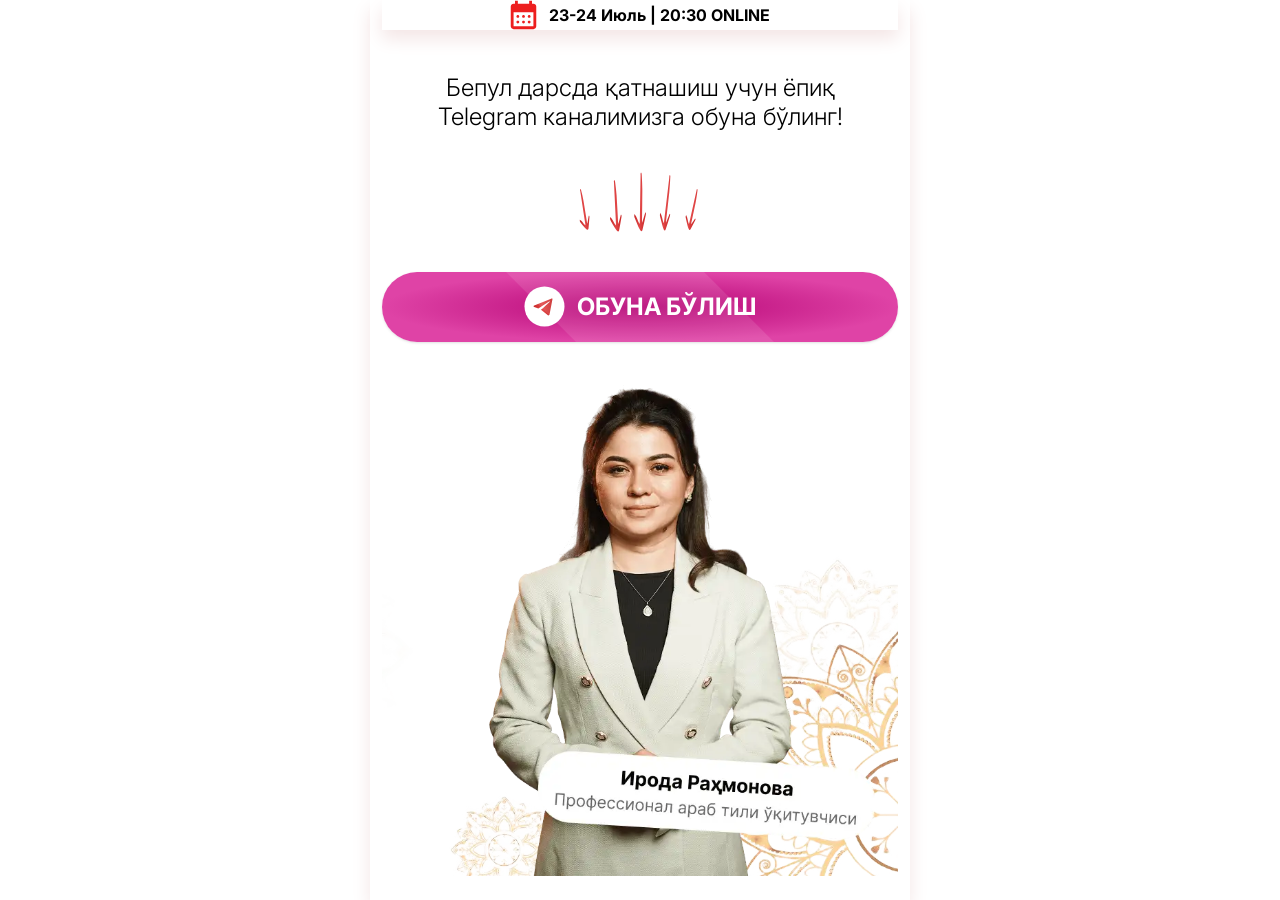
==== telegram.html @ 3f23b801 "commit" ====
<!doctype html>
<html lang="en">
<head>
  <meta charset="UTF-8">
  <meta name="viewport"
        content="width=device-width, user-scalable=no, initial-scale=1.0, maximum-scale=1.0, minimum-scale=1.0">
  <meta http-equiv="X-UA-Compatible" content="ie=edge">
  <link rel="preconnect" href="https://fonts.googleapis.com">
  <link rel="preconnect" href="https://fonts.gstatic.com" crossorigin>
  <link href="https://fonts.googleapis.com/css2?family=Inter:wght@300;700&display=swap" rel="stylesheet">
  <link rel="stylesheet" href="css/styles.css">
  <title>Ирода Раҳмонова</title>
</head>
<body>

<div class="max-w-[540px] bg-[#f2f2f2] mx-auto">
  <div class="flex flex-col gap-5 min-h-screen custom-shadow">
    <div class="flex items-center justify-center gap-3 py-3 bg-white rounded-b-3xl custom-shadow mx-3">
      <svg width="27" height="30" viewBox="0 0 27 30" fill="none" xmlns="http://www.w3.org/2000/svg">
        <path d="M13.5 17.8333C13.0986 17.8333 12.7622 17.6975 12.4906 17.426C12.2191 17.1544 12.0833 16.818 12.0833 16.4166C12.0833 16.0152 12.2191 15.6787 12.4906 15.4072C12.7622 15.1357 13.0986 14.9999 13.5 14.9999C13.9014 14.9999 14.2378 15.1357 14.5094 15.4072C14.7809 15.6787 14.9167 16.0152 14.9167 16.4166C14.9167 16.818 14.7809 17.1544 14.5094 17.426C14.2378 17.6975 13.9014 17.8333 13.5 17.8333ZM7.83333 17.8333C7.43194 17.8333 7.09549 17.6975 6.82396 17.426C6.55243 17.1544 6.41667 16.818 6.41667 16.4166C6.41667 16.0152 6.55243 15.6787 6.82396 15.4072C7.09549 15.1357 7.43194 14.9999 7.83333 14.9999C8.23472 14.9999 8.57118 15.1357 8.84271 15.4072C9.11424 15.6787 9.25 16.0152 9.25 16.4166C9.25 16.818 9.11424 17.1544 8.84271 17.426C8.57118 17.6975 8.23472 17.8333 7.83333 17.8333ZM19.1667 17.8333C18.7653 17.8333 18.4288 17.6975 18.1573 17.426C17.8858 17.1544 17.75 16.818 17.75 16.4166C17.75 16.0152 17.8858 15.6787 18.1573 15.4072C18.4288 15.1357 18.7653 14.9999 19.1667 14.9999C19.5681 14.9999 19.9045 15.1357 20.176 15.4072C20.4476 15.6787 20.5833 16.0152 20.5833 16.4166C20.5833 16.818 20.4476 17.1544 20.176 17.426C19.9045 17.6975 19.5681 17.8333 19.1667 17.8333ZM13.5 23.4999C13.0986 23.4999 12.7622 23.3642 12.4906 23.0926C12.2191 22.8211 12.0833 22.4846 12.0833 22.0833C12.0833 21.6819 12.2191 21.3454 12.4906 21.0739C12.7622 20.8023 13.0986 20.6666 13.5 20.6666C13.9014 20.6666 14.2378 20.8023 14.5094 21.0739C14.7809 21.3454 14.9167 21.6819 14.9167 22.0833C14.9167 22.4846 14.7809 22.8211 14.5094 23.0926C14.2378 23.3642 13.9014 23.4999 13.5 23.4999ZM7.83333 23.4999C7.43194 23.4999 7.09549 23.3642 6.82396 23.0926C6.55243 22.8211 6.41667 22.4846 6.41667 22.0833C6.41667 21.6819 6.55243 21.3454 6.82396 21.0739C7.09549 20.8023 7.43194 20.6666 7.83333 20.6666C8.23472 20.6666 8.57118 20.8023 8.84271 21.0739C9.11424 21.3454 9.25 21.6819 9.25 22.0833C9.25 22.4846 9.11424 22.8211 8.84271 23.0926C8.57118 23.3642 8.23472 23.4999 7.83333 23.4999ZM19.1667 23.4999C18.7653 23.4999 18.4288 23.3642 18.1573 23.0926C17.8858 22.8211 17.75 22.4846 17.75 22.0833C17.75 21.6819 17.8858 21.3454 18.1573 21.0739C18.4288 20.8023 18.7653 20.6666 19.1667 20.6666C19.5681 20.6666 19.9045 20.8023 20.176 21.0739C20.4476 21.3454 20.5833 21.6819 20.5833 22.0833C20.5833 22.4846 20.4476 22.8211 20.176 23.0926C19.9045 23.3642 19.5681 23.4999 19.1667 23.4999ZM3.58333 29.1666C2.80417 29.1666 2.13715 28.8892 1.58229 28.3343C1.02743 27.7794 0.75 27.1124 0.75 26.3333V6.49992C0.75 5.72075 1.02743 5.05374 1.58229 4.49888C2.13715 3.94402 2.80417 3.66659 3.58333 3.66659H5V0.833252H7.83333V3.66659H19.1667V0.833252H22V3.66659H23.4167C24.1958 3.66659 24.8628 3.94402 25.4177 4.49888C25.9726 5.05374 26.25 5.72075 26.25 6.49992V26.3333C26.25 27.1124 25.9726 27.7794 25.4177 28.3343C24.8628 28.8892 24.1958 29.1666 23.4167 29.1666H3.58333ZM3.58333 26.3333H23.4167V12.1666H3.58333V26.3333Z" fill="#ED1F1F"/>
      </svg>
      <div class="font-bold">
        23-24 Июль | 20:30 <span class="text-[#ED1F1F]">ONLINE</span>
      </div>
    </div>

    <div class="flex flex-col gap-10 grow justify-center px-3">
      <h1 class="text-2xl text-center font-light leading-[1.2] mx-3">
        Бепул дарсда қатнашиш учун ёпиқ Telegram каналимизга обуна бўлинг!
      </h1>

      <svg class="w-32 mx-auto animate-bounce" viewBox="0 0 129 60" fill="none" xmlns="http://www.w3.org/2000/svg">
        <path d="M4.28397 17.0965C5.01489 17.3208 5.08687 18.0772 5.21601 18.6493C6.02739 22.074 6.94851 25.4744 7.54045 28.9477C8.78089 36.0964 9.83845 43.2855 11.0017 50.4083C11.0943 50.9885 11.2234 51.5607 11.4297 52.1586C12.031 49.4509 12.1814 46.7143 12.8233 44.0405C13.0102 44.042 13.1604 44.0516 13.3473 44.0532C13.4279 44.5073 13.5856 44.9873 13.5564 45.4658C13.2786 49.2175 12.9681 53.0194 12.6171 56.7873C12.4891 58.1888 11.7815 58.603 10.7792 57.8809C10.0163 57.3204 9.31452 56.6177 8.68591 55.8987C7.33955 54.3088 6.02578 52.6689 4.71199 51.0289C3.86052 49.9302 3.84452 49.7621 3.79829 48.0989C6.25848 49.2275 7.31048 52.0411 9.37576 53.7292C9.36035 53.1748 9.43009 52.7302 9.35353 52.3181C7.66803 41.2774 5.98654 30.2788 4.30104 19.2382C4.20048 18.5739 3.8399 17.9243 4.28397 17.0965Z" fill="url(#paint0_linear_2011_320)"/>
        <path d="M38.5218 7.96836C39.3327 8.44494 39.3281 9.38296 39.4101 10.1133C39.9451 14.496 40.6085 18.8799 40.8867 23.2602C41.4846 32.2817 41.8685 41.3012 42.3811 50.2699C42.4203 50.9999 42.5023 51.7302 42.6697 52.5135C43.6694 49.3959 44.1562 46.1171 45.1985 43.052C45.4122 43.1061 45.5832 43.1598 45.7969 43.2139C45.8369 43.7876 45.9623 44.4141 45.8739 44.9866C45.1243 49.4615 44.3318 53.9882 43.4966 58.4624C43.1889 60.1272 42.3314 60.4319 41.267 59.2755C40.4581 58.382 39.7356 57.333 39.0987 56.2848C37.7403 53.9791 36.425 51.6216 35.1096 49.2642C34.2613 47.6929 34.2623 47.4844 34.4006 45.4532C37.0871 47.5107 37.9678 51.2191 40.1379 53.845C40.184 53.1679 40.3149 52.648 40.2747 52.1265C39.6149 38.2576 38.9548 24.4409 38.295 10.572C38.2563 9.73783 37.9182 8.84872 38.5218 7.96836Z" fill="url(#paint1_linear_2011_320)"/>
        <path d="M65.5105 0.481444C66.2869 1.10836 66.2197 2.16637 66.2526 2.99958C66.4929 8.00404 66.8612 13.024 66.8457 17.9975C66.8387 28.2436 66.6185 38.464 66.5299 48.641C66.5203 49.4691 66.5532 50.3023 66.6677 51.2046C67.8726 47.7964 68.5771 44.1499 69.8209 40.8056C70.0303 40.8901 70.1971 40.9695 70.4066 41.0541C70.4081 41.7058 70.4912 42.4266 70.3648 43.0629C69.3185 48.0303 68.2259 53.0514 67.0944 58.0085C66.6763 59.8534 65.8011 60.103 64.8174 58.6811C64.0709 57.5839 63.4208 56.3207 62.856 55.0679C61.656 52.3167 60.5024 49.5119 59.3488 46.7071C58.6082 44.8407 58.6232 44.6056 58.8968 42.3286C61.4372 44.9456 62.0673 49.2272 64.0549 52.4289C64.1461 51.6699 64.3114 51.0976 64.3062 50.5046C64.5755 34.7817 64.8411 19.1176 65.1104 3.39466C65.1276 2.44903 64.85 1.40856 65.5105 0.481444Z" fill="url(#paint2_linear_2011_320)"/>
        <path d="M94.6334 3.03647C95.235 3.7867 95.0749 4.77177 95.0222 5.56507C94.7418 10.3384 94.569 15.1525 94.0733 19.8445C93.0734 29.5156 91.8941 39.119 90.8313 48.7083C90.7427 49.488 90.69 50.2813 90.7002 51.1565C92.0587 48.1848 93.0133 44.8862 94.3988 41.9829C94.5693 42.1054 94.7039 42.2144 94.8744 42.3369C94.8125 42.9525 94.8134 43.6499 94.6439 44.2248C93.2695 48.7007 91.8503 53.2178 90.4041 57.6666C89.8685 59.3229 89.0977 59.38 88.3965 57.837C87.866 56.6489 87.434 55.3238 87.0737 54.0258C86.3169 51.1839 85.6049 48.3007 84.8929 45.4176C84.4421 43.5045 84.4777 43.2856 84.932 41.192C86.8453 44.1807 86.9674 48.3512 88.3525 51.7792C88.5039 51.0813 88.7004 50.5747 88.7535 50.0139C90.5084 35.226 92.2545 20.4929 94.0095 5.70499C94.1159 4.8158 93.98 3.77695 94.6334 3.03647Z" fill="url(#paint3_linear_2011_320)"/>
        <path d="M122.151 17.0575C122.694 17.8262 122.492 18.5316 122.402 19.124C121.9 22.7004 121.5 26.3426 120.795 29.7877C119.363 36.8958 117.761 43.8944 116.272 50.9195C116.149 51.49 116.06 52.0825 116.027 52.7579C117.479 50.91 118.558 48.6819 120.032 46.8951C120.19 47.0437 120.315 47.1705 120.473 47.3191C120.383 47.7721 120.35 48.308 120.159 48.6953C118.619 51.6935 117.034 54.7089 115.426 57.6633C114.83 58.7641 114.085 58.5614 113.485 57.152C113.033 56.0698 112.681 54.9139 112.398 53.8018C111.808 51.377 111.263 48.9349 110.718 46.4928C110.377 44.8793 110.422 44.7225 110.961 43.2598C112.656 46.1673 112.571 49.4094 113.738 52.4853C113.917 51.9977 114.131 51.6715 114.209 51.2577C116.617 40.4612 119.013 29.704 121.421 18.9075C121.567 18.2586 121.486 17.4173 122.151 17.0575Z" fill="url(#paint4_linear_2011_320)"/>
        <defs>
          <linearGradient id="paint0_linear_2011_320" x1="12.7394" y1="36.6161" x2="2.74231" y2="37.5675" gradientUnits="userSpaceOnUse">
            <stop stop-color="#C82828"/>
            <stop offset="0.461538" stop-color="#E24747"/>
            <stop offset="1" stop-color="#C82828"/>
          </linearGradient>
          <linearGradient id="paint1_linear_2011_320" x1="45.9563" y1="34.0193" x2="34.3952" y2="33.9628" gradientUnits="userSpaceOnUse">
            <stop stop-color="#C82828"/>
            <stop offset="0.461538" stop-color="#E24747"/>
            <stop offset="1" stop-color="#C82828"/>
          </linearGradient>
          <linearGradient id="paint2_linear_2011_320" x1="71.1801" y1="30.6959" x2="59.6213" y2="29.9609" gradientUnits="userSpaceOnUse">
            <stop stop-color="#C82828"/>
            <stop offset="0.461538" stop-color="#E24747"/>
            <stop offset="1" stop-color="#C82828"/>
          </linearGradient>
          <linearGradient id="paint3_linear_2011_320" x1="96.539" y1="32.7163" x2="86.5184" y2="31.0885" gradientUnits="userSpaceOnUse">
            <stop stop-color="#C82828"/>
            <stop offset="0.461538" stop-color="#E24747"/>
            <stop offset="1" stop-color="#C82828"/>
          </linearGradient>
          <linearGradient id="paint4_linear_2011_320" x1="122.542" y1="40.4625" x2="112.524" y2="37.5953" gradientUnits="userSpaceOnUse">
            <stop stop-color="#C82828"/>
            <stop offset="0.461538" stop-color="#E24747"/>
            <stop offset="1" stop-color="#C82828"/>
          </linearGradient>
        </defs>
      </svg>


      <button class="main-button flex items-center justify-center gap-3" id="joinToChannel">
        <svg width="41" height="41" viewBox="0 0 41 41" fill="none" xmlns="http://www.w3.org/2000/svg">
          <rect x="0.5" y="0.504395" width="40" height="40" rx="20" fill="white"/>
          <path d="M28.5 13.1066L25.4946 28.7967C25.4946 28.7967 25.0741 29.8845 23.9189 29.3628L16.9846 23.857L16.9524 23.8407C17.8891 22.9698 25.1524 16.2071 25.4698 15.9005C25.9613 15.4258 25.6562 15.1431 25.0856 15.5018L14.3568 22.5574L10.2176 21.1152C10.2176 21.1152 9.56626 20.8752 9.50359 20.3535C9.4401 19.8309 10.2391 19.5483 10.2391 19.5483L27.1131 12.6933C27.1131 12.6933 28.5 12.0623 28.5 13.1066Z" fill="url(#paint0_linear_2011_329)"/>
          <defs>
            <linearGradient id="paint0_linear_2011_329" x1="9.5" y1="21.0044" x2="28.5" y2="21.0044" gradientUnits="userSpaceOnUse">
              <stop stop-color="#C82828"/>
              <stop offset="0.461538" stop-color="#E24747"/>
              <stop offset="1" stop-color="#C82828"/>
            </linearGradient>
          </defs>
        </svg>

        <span class="uppercase">Обуна бўлиш</span>
      </button>

      <img class="w-full block aspect-[563/506]" src="img/mentor.webp" alt="">
    </div>
  </div>
</div>

<script src="js/statistics.js"></script>
<script src="js/register.js"></script>

<!-- Meta Pixel Code -->
<script>
  !function(f,b,e,v,n,t,s)
  {if(f.fbq)return;n=f.fbq=function(){n.callMethod?
    n.callMethod.apply(n,arguments):n.queue.push(arguments)};
    if(!f._fbq)f._fbq=n;n.push=n;n.loaded=!0;n.version='2.0';
    n.queue=[];t=b.createElement(e);t.async=!0;
    t.src=v;s=b.getElementsByTagName(e)[0];
    s.parentNode.insertBefore(t,s)}(window, document,'script',
    'https://connect.facebook.net/en_US/fbevents.js');
  fbq('init', '1374081333832848');
  fbq('track', 'PageView');
</script>
<noscript><img height="1" width="1" style="display:none"
               src="https://www.facebook.com/tr?id=1374081333832848&ev=PageView&noscript=1"
/></noscript>
<!-- End Meta Pixel Code -->

</body>
</html>
---- css/styles.css ----
/*! tailwindcss v4.1.5 | MIT License | https://tailwindcss.com */
@layer properties{@supports (((-webkit-hyphens:none)) and (not (margin-trim:inline))) or ((-moz-orient:inline) and (not (color:rgb(from red r g b)))){*,:before,:after,::backdrop{--tw-space-x-reverse:0;--tw-border-style:solid;--tw-leading:initial;--tw-font-weight:initial;--tw-shadow:0 0 #0000;--tw-shadow-color:initial;--tw-shadow-alpha:100%;--tw-inset-shadow:0 0 #0000;--tw-inset-shadow-color:initial;--tw-inset-shadow-alpha:100%;--tw-ring-color:initial;--tw-ring-shadow:0 0 #0000;--tw-inset-ring-color:initial;--tw-inset-ring-shadow:0 0 #0000;--tw-ring-inset:initial;--tw-ring-offset-width:0px;--tw-ring-offset-color:#fff;--tw-ring-offset-shadow:0 0 #0000;--tw-blur:initial;--tw-brightness:initial;--tw-contrast:initial;--tw-grayscale:initial;--tw-hue-rotate:initial;--tw-invert:initial;--tw-opacity:initial;--tw-saturate:initial;--tw-sepia:initial;--tw-drop-shadow:initial;--tw-drop-shadow-color:initial;--tw-drop-shadow-alpha:100%;--tw-drop-shadow-size:initial;--tw-backdrop-blur:initial;--tw-backdrop-brightness:initial;--tw-backdrop-contrast:initial;--tw-backdrop-grayscale:initial;--tw-backdrop-hue-rotate:initial;--tw-backdrop-invert:initial;--tw-backdrop-opacity:initial;--tw-backdrop-saturate:initial;--tw-backdrop-sepia:initial;--tw-outline-style:solid}}}@layer theme{:root,:host{--font-sans:ui-sans-serif,system-ui,sans-serif,"Apple Color Emoji","Segoe UI Emoji","Segoe UI Symbol","Noto Color Emoji";--font-mono:ui-monospace,SFMono-Regular,Menlo,Monaco,Consolas,"Liberation Mono","Courier New",monospace;--color-red-200:oklch(88.5% .062 18.334);--color-red-500:oklch(63.7% .237 25.331);--color-red-600:oklch(57.7% .245 27.325);--color-green-200:oklch(92.5% .084 155.995);--color-green-500:oklch(72.3% .219 149.579);--color-green-600:oklch(62.7% .194 149.214);--color-blue-200:oklch(88.2% .059 254.128);--color-blue-500:oklch(62.3% .214 259.815);--color-blue-600:oklch(54.6% .245 262.881);--color-blue-700:oklch(48.8% .243 264.376);--color-purple-200:oklch(90.2% .063 306.703);--color-purple-500:oklch(62.7% .265 303.9);--color-purple-600:oklch(55.8% .288 302.321);--color-gray-100:oklch(96.7% .003 264.542);--color-gray-200:oklch(92.8% .006 264.531);--color-gray-300:oklch(87.2% .01 258.338);--color-gray-500:oklch(55.1% .027 264.364);--color-gray-600:oklch(44.6% .03 256.802);--color-gray-700:oklch(37.3% .034 259.733);--color-gray-800:oklch(27.8% .033 256.848);--color-black:#000;--color-white:#fff;--spacing:.25rem;--text-xs:.75rem;--text-xs--line-height:calc(1/.75);--text-sm:.875rem;--text-sm--line-height:calc(1.25/.875);--text-lg:1.125rem;--text-lg--line-height:calc(1.75/1.125);--text-xl:1.25rem;--text-xl--line-height:calc(1.75/1.25);--text-2xl:1.5rem;--text-2xl--line-height:calc(2/1.5);--text-3xl:1.875rem;--text-3xl--line-height:calc(2.25/1.875);--font-weight-light:300;--font-weight-medium:500;--font-weight-semibold:600;--font-weight-bold:700;--radius-md:.375rem;--radius-lg:.5rem;--radius-2xl:1rem;--animate-spin:spin 1s linear infinite;--animate-bounce:bounce 1s infinite;--default-font-family:var(--font-sans);--default-mono-font-family:var(--font-mono)}}@layer base{*,:after,:before,::backdrop{box-sizing:border-box;border:0 solid;margin:0;padding:0}::file-selector-button{box-sizing:border-box;border:0 solid;margin:0;padding:0}html,:host{-webkit-text-size-adjust:100%;tab-size:4;line-height:1.5;font-family:var(--default-font-family,ui-sans-serif,system-ui,sans-serif,"Apple Color Emoji","Segoe UI Emoji","Segoe UI Symbol","Noto Color Emoji");font-feature-settings:var(--default-font-feature-settings,normal);font-variation-settings:var(--default-font-variation-settings,normal);-webkit-tap-highlight-color:transparent}hr{height:0;color:inherit;border-top-width:1px}abbr:where([title]){-webkit-text-decoration:underline dotted;text-decoration:underline dotted}h1,h2,h3,h4,h5,h6{font-size:inherit;font-weight:inherit}a{color:inherit;-webkit-text-decoration:inherit;-webkit-text-decoration:inherit;-webkit-text-decoration:inherit;text-decoration:inherit}b,strong{font-weight:bolder}code,kbd,samp,pre{font-family:var(--default-mono-font-family,ui-monospace,SFMono-Regular,Menlo,Monaco,Consolas,"Liberation Mono","Courier New",monospace);font-feature-settings:var(--default-mono-font-feature-settings,normal);font-variation-settings:var(--default-mono-font-variation-settings,normal);font-size:1em}small{font-size:80%}sub,sup{vertical-align:baseline;font-size:75%;line-height:0;position:relative}sub{bottom:-.25em}sup{top:-.5em}table{text-indent:0;border-color:inherit;border-collapse:collapse}:-moz-focusring{outline:auto}progress{vertical-align:baseline}summary{display:list-item}ol,ul,menu{list-style:none}img,svg,video,canvas,audio,iframe,embed,object{vertical-align:middle;display:block}img,video{max-width:100%;height:auto}button,input,select,optgroup,textarea{font:inherit;font-feature-settings:inherit;font-variation-settings:inherit;letter-spacing:inherit;color:inherit;opacity:1;background-color:#0000;border-radius:0}::file-selector-button{font:inherit;font-feature-settings:inherit;font-variation-settings:inherit;letter-spacing:inherit;color:inherit;opacity:1;background-color:#0000;border-radius:0}:where(select:is([multiple],[size])) optgroup{font-weight:bolder}:where(select:is([multiple],[size])) optgroup option{padding-inline-start:20px}::file-selector-button{margin-inline-end:4px}::placeholder{opacity:1}@supports (not ((-webkit-appearance:-apple-pay-button))) or (contain-intrinsic-size:1px){::placeholder{color:currentColor}@supports (color:color-mix(in lab, red, red)){::placeholder{color:color-mix(in oklab,currentcolor 50%,transparent)}}}textarea{resize:vertical}::-webkit-search-decoration{-webkit-appearance:none}::-webkit-date-and-time-value{min-height:1lh;text-align:inherit}::-webkit-datetime-edit{display:inline-flex}::-webkit-datetime-edit-fields-wrapper{padding:0}::-webkit-datetime-edit{padding-block:0}::-webkit-datetime-edit-year-field{padding-block:0}::-webkit-datetime-edit-month-field{padding-block:0}::-webkit-datetime-edit-day-field{padding-block:0}::-webkit-datetime-edit-hour-field{padding-block:0}::-webkit-datetime-edit-minute-field{padding-block:0}::-webkit-datetime-edit-second-field{padding-block:0}::-webkit-datetime-edit-millisecond-field{padding-block:0}::-webkit-datetime-edit-meridiem-field{padding-block:0}:-moz-ui-invalid{box-shadow:none}button,input:where([type=button],[type=reset],[type=submit]){appearance:button}::file-selector-button{appearance:button}::-webkit-inner-spin-button{height:auto}::-webkit-outer-spin-button{height:auto}[hidden]:where(:not([hidden=until-found])){display:none!important}}@layer components;@layer utilities{.absolute{position:absolute}.fixed{position:fixed}.relative{position:relative}.inset-\[0\]{inset:0}.top-0{top:calc(var(--spacing)*0)}.top-\[24px\]{top:24px}.right-\[24px\]{right:24px}.left-0{left:calc(var(--spacing)*0)}.z-50{z-index:50}.z-\[20\]{z-index:20}.container{width:100%}@media (min-width:40rem){.container{max-width:40rem}}@media (min-width:48rem){.container{max-width:48rem}}@media (min-width:64rem){.container{max-width:64rem}}@media (min-width:80rem){.container{max-width:80rem}}@media (min-width:96rem){.container{max-width:96rem}}.mx-3{margin-inline:calc(var(--spacing)*3)}.mx-auto{margin-inline:auto}.mt-4{margin-top:calc(var(--spacing)*4)}.mb-1{margin-bottom:calc(var(--spacing)*1)}.mb-1\.5{margin-bottom:calc(var(--spacing)*1.5)}.mb-2{margin-bottom:calc(var(--spacing)*2)}.mb-4{margin-bottom:calc(var(--spacing)*4)}.mb-6{margin-bottom:calc(var(--spacing)*6)}.mb-8{margin-bottom:calc(var(--spacing)*8)}.mb-\[16px\]{margin-bottom:16px}.ml-2{margin-left:calc(var(--spacing)*2)}.block{display:block}.flex{display:flex}.grid{display:grid}.hidden{display:none}.inline-block{display:inline-block}.aspect-\[750\/700\]{aspect-ratio:750/700}.aspect-square{aspect-ratio:1}.h-2{height:calc(var(--spacing)*2)}.h-12{height:calc(var(--spacing)*12)}.h-\[52px\]{height:52px}.h-full{height:100%}.min-h-screen{min-height:100vh}.w-1\/2{width:50%}.w-4\/5{width:80%}.w-6{width:calc(var(--spacing)*6)}.w-12{width:calc(var(--spacing)*12)}.w-32{width:calc(var(--spacing)*32)}.w-\[6ch\]{width:6ch}.w-\[12px\]{width:12px}.w-full{width:100%}.max-w-\[520px\]{max-width:520px}.max-w-\[540px\]{max-width:540px}.shrink-0{flex-shrink:0}.grow{flex-grow:1}.animate-bounce{animation:var(--animate-bounce)}.animate-spin{animation:var(--animate-spin)}.cursor-pointer{cursor:pointer}.grid-cols-1{grid-template-columns:repeat(1,minmax(0,1fr))}.grid-cols-4{grid-template-columns:repeat(4,minmax(0,1fr))}.flex-col{flex-direction:column}.place-items-center{place-items:center}.items-center{align-items:center}.justify-between{justify-content:space-between}.justify-center{justify-content:center}.gap-2{gap:calc(var(--spacing)*2)}.gap-3{gap:calc(var(--spacing)*3)}.gap-4{gap:calc(var(--spacing)*4)}.gap-5{gap:calc(var(--spacing)*5)}.gap-10{gap:calc(var(--spacing)*10)}:where(.space-x-2>:not(:last-child)){--tw-space-x-reverse:0;margin-inline-start:calc(calc(var(--spacing)*2)*var(--tw-space-x-reverse));margin-inline-end:calc(calc(var(--spacing)*2)*calc(1 - var(--tw-space-x-reverse)))}.overflow-auto{overflow:auto}.overflow-hidden{overflow:hidden}.rounded{border-radius:.25rem}.rounded-2xl{border-radius:var(--radius-2xl)}.rounded-full{border-radius:3.40282e38px}.rounded-lg{border-radius:var(--radius-lg)}.rounded-md{border-radius:var(--radius-md)}.rounded-b-\[72px\]{border-bottom-right-radius:72px;border-bottom-left-radius:72px}.border{border-style:var(--tw-border-style);border-width:1px}.border-4{border-style:var(--tw-border-style);border-width:4px}.border-none{--tw-border-style:none;border-style:none}.border-\[\#bed4da\]{border-color:#bed4da}.border-blue-500{border-color:var(--color-blue-500)}.border-gray-200{border-color:var(--color-gray-200)}.border-gray-300{border-color:var(--color-gray-300)}.border-t-transparent{border-top-color:#0000}.bg-\[\#0000004D\]{background-color:#0000004d}.bg-\[\#89000011\]{background-color:#89000011}.bg-\[\#F3F7F8\]{background-color:#f3f7f8}.bg-blue-200{background-color:var(--color-blue-200)}.bg-blue-500{background-color:var(--color-blue-500)}.bg-blue-600{background-color:var(--color-blue-600)}.bg-gray-100{background-color:var(--color-gray-100)}.bg-gray-600{background-color:var(--color-gray-600)}.bg-green-200{background-color:var(--color-green-200)}.bg-green-500{background-color:var(--color-green-500)}.bg-purple-200{background-color:var(--color-purple-200)}.bg-purple-500{background-color:var(--color-purple-500)}.bg-red-200{background-color:var(--color-red-200)}.bg-red-500{background-color:var(--color-red-500)}.bg-transparent{background-color:#0000}.bg-white{background-color:var(--color-white)}.p-2{padding:calc(var(--spacing)*2)}.p-4{padding:calc(var(--spacing)*4)}.p-5{padding:calc(var(--spacing)*5)}.p-6{padding:calc(var(--spacing)*6)}.px-2{padding-inline:calc(var(--spacing)*2)}.px-3{padding-inline:calc(var(--spacing)*3)}.px-4{padding-inline:calc(var(--spacing)*4)}.py-1{padding-block:calc(var(--spacing)*1)}.py-2{padding-block:calc(var(--spacing)*2)}.py-4{padding-block:calc(var(--spacing)*4)}.py-8{padding-block:calc(var(--spacing)*8)}.pt-1{padding-top:calc(var(--spacing)*1)}.pl-4{padding-left:calc(var(--spacing)*4)}.text-center{text-align:center}.text-right{text-align:right}.text-2xl{font-size:var(--text-2xl);line-height:var(--tw-leading,var(--text-2xl--line-height))}.text-3xl{font-size:var(--text-3xl);line-height:var(--tw-leading,var(--text-3xl--line-height))}.text-lg{font-size:var(--text-lg);line-height:var(--tw-leading,var(--text-lg--line-height))}.text-sm{font-size:var(--text-sm);line-height:var(--tw-leading,var(--text-sm--line-height))}.text-xl{font-size:var(--text-xl);line-height:var(--tw-leading,var(--text-xl--line-height))}.text-xs{font-size:var(--text-xs);line-height:var(--tw-leading,var(--text-xs--line-height))}.text-\[14px\]{font-size:14px}.text-\[28px\]{font-size:28px}.leading-\[1\.2\]{--tw-leading:1.2;line-height:1.2}.font-bold{--tw-font-weight:var(--font-weight-bold);font-weight:var(--font-weight-bold)}.font-light{--tw-font-weight:var(--font-weight-light);font-weight:var(--font-weight-light)}.font-medium{--tw-font-weight:var(--font-weight-medium);font-weight:var(--font-weight-medium)}.font-semibold{--tw-font-weight:var(--font-weight-semibold);font-weight:var(--font-weight-semibold)}.whitespace-nowrap{white-space:nowrap}.text-\[\#48635B\]{color:#48635b}.text-\[\#890000\]{color:#890000}.text-\[\#FF0000\]{color:red}.text-black{color:var(--color-black)}.text-blue-600{color:var(--color-blue-600)}.text-gray-500{color:var(--color-gray-500)}.text-gray-700{color:var(--color-gray-700)}.text-gray-800{color:var(--color-gray-800)}.text-green-600{color:var(--color-green-600)}.text-purple-600{color:var(--color-purple-600)}.text-red-600{color:var(--color-red-600)}.text-white{color:var(--color-white)}.uppercase{text-transform:uppercase}.shadow-md{--tw-shadow:0 4px 6px -1px var(--tw-shadow-color,#0000001a),0 2px 4px -2px var(--tw-shadow-color,#0000001a);box-shadow:var(--tw-inset-shadow),var(--tw-inset-ring-shadow),var(--tw-ring-offset-shadow),var(--tw-ring-shadow),var(--tw-shadow)}.shadow-none{--tw-shadow:0 0 #0000;box-shadow:var(--tw-inset-shadow),var(--tw-inset-ring-shadow),var(--tw-ring-offset-shadow),var(--tw-ring-shadow),var(--tw-shadow)}.filter{filter:var(--tw-blur,)var(--tw-brightness,)var(--tw-contrast,)var(--tw-grayscale,)var(--tw-hue-rotate,)var(--tw-invert,)var(--tw-saturate,)var(--tw-sepia,)var(--tw-drop-shadow,)}.backdrop-blur-\[5px\]{--tw-backdrop-blur:blur(5px);-webkit-backdrop-filter:var(--tw-backdrop-blur,)var(--tw-backdrop-brightness,)var(--tw-backdrop-contrast,)var(--tw-backdrop-grayscale,)var(--tw-backdrop-hue-rotate,)var(--tw-backdrop-invert,)var(--tw-backdrop-opacity,)var(--tw-backdrop-saturate,)var(--tw-backdrop-sepia,);backdrop-filter:var(--tw-backdrop-blur,)var(--tw-backdrop-brightness,)var(--tw-backdrop-contrast,)var(--tw-backdrop-grayscale,)var(--tw-backdrop-hue-rotate,)var(--tw-backdrop-invert,)var(--tw-backdrop-opacity,)var(--tw-backdrop-saturate,)var(--tw-backdrop-sepia,)}@media (hover:hover){.hover\:bg-blue-700:hover{background-color:var(--color-blue-700)}.hover\:bg-gray-700:hover{background-color:var(--color-gray-700)}}.focus\:ring-2:focus{--tw-ring-shadow:var(--tw-ring-inset,)0 0 0 calc(2px + var(--tw-ring-offset-width))var(--tw-ring-color,currentcolor);box-shadow:var(--tw-inset-shadow),var(--tw-inset-ring-shadow),var(--tw-ring-offset-shadow),var(--tw-ring-shadow),var(--tw-shadow)}.focus\:ring-blue-500:focus{--tw-ring-color:var(--color-blue-500)}.focus\:ring-gray-500:focus{--tw-ring-color:var(--color-gray-500)}.focus\:ring-offset-2:focus{--tw-ring-offset-width:2px;--tw-ring-offset-shadow:var(--tw-ring-inset,)0 0 0 var(--tw-ring-offset-width)var(--tw-ring-offset-color)}.focus\:outline-0:focus{outline-style:var(--tw-outline-style);outline-width:0}.focus\:outline-none:focus{--tw-outline-style:none;outline-style:none}@media (min-width:48rem){.md\:grid-cols-2{grid-template-columns:repeat(2,minmax(0,1fr))}.md\:grid-cols-3{grid-template-columns:repeat(3,minmax(0,1fr))}}@media (min-width:64rem){.lg\:grid-cols-4{grid-template-columns:repeat(4,minmax(0,1fr))}}}body{font-family:Inter,sans-serif}.custom-shadow{box-shadow:0 9px 18px #f4e6e6}.main-button{cursor:pointer;height:70px;font-size:var(--text-2xl);line-height:var(--tw-leading,var(--text-2xl--line-height));--tw-font-weight:var(--font-weight-bold);font-weight:var(--font-weight-bold);color:var(--color-white);--tw-shadow:0 1px 3px 0 var(--tw-shadow-color,#0000001a),0 1px 2px -1px var(--tw-shadow-color,#0000001a);box-shadow:var(--tw-inset-shadow),var(--tw-inset-ring-shadow),var(--tw-ring-offset-shadow),var(--tw-ring-shadow),var(--tw-shadow);background:radial-gradient(50% 50%,#b50374 0%,#df43a6 100%);border-radius:3.40282e38px;position:relative;overflow:hidden}.tg-button{cursor:pointer;height:70px;font-size:var(--text-2xl);line-height:var(--tw-leading,var(--text-2xl--line-height));--tw-font-weight:var(--font-weight-bold);font-weight:var(--font-weight-bold);color:var(--color-white);--tw-shadow:0 1px 3px 0 var(--tw-shadow-color,#0000001a),0 1px 2px -1px var(--tw-shadow-color,#0000001a);box-shadow:var(--tw-inset-shadow),var(--tw-inset-ring-shadow),var(--tw-ring-offset-shadow),var(--tw-ring-shadow),var(--tw-shadow);background:radial-gradient(50% 50%,#1e8ab5 0%,#007aab 100%);border-radius:3.40282e38px;position:relative;overflow:hidden}.submit-button{height:calc(var(--spacing)*16);cursor:pointer;width:100%;font-size:var(--text-2xl);line-height:var(--tw-leading,var(--text-2xl--line-height));--tw-font-weight:var(--font-weight-bold);font-weight:var(--font-weight-bold);color:var(--color-white);--tw-shadow:0 1px 3px 0 var(--tw-shadow-color,#0000001a),0 1px 2px -1px var(--tw-shadow-color,#0000001a);box-shadow:var(--tw-inset-shadow),var(--tw-inset-ring-shadow),var(--tw-ring-offset-shadow),var(--tw-ring-shadow),var(--tw-shadow);background:radial-gradient(50% 50%,#b50374 0%,#df43a6 100%);border-radius:3.40282e38px;position:relative;overflow:hidden}.main-button:before,.tg-button:before{content:"";background:#ffffff1a;width:200%;height:200%;animation:2s infinite shine;position:absolute;top:-50%;left:-50%;transform:rotate(45deg)}@keyframes shine{0%{transform:translate(-100%)rotate(45deg)}to{transform:translate(100%)rotate(45deg)}}@property --tw-space-x-reverse{syntax:"*";inherits:false;initial-value:0}@property --tw-border-style{syntax:"*";inherits:false;initial-value:solid}@property --tw-leading{syntax:"*";inherits:false}@property --tw-font-weight{syntax:"*";inherits:false}@property --tw-shadow{syntax:"*";inherits:false;initial-value:0 0 #0000}@property --tw-shadow-color{syntax:"*";inherits:false}@property --tw-shadow-alpha{syntax:"<percentage>";inherits:false;initial-value:100%}@property --tw-inset-shadow{syntax:"*";inherits:false;initial-value:0 0 #0000}@property --tw-inset-shadow-color{syntax:"*";inherits:false}@property --tw-inset-shadow-alpha{syntax:"<percentage>";inherits:false;initial-value:100%}@property --tw-ring-color{syntax:"*";inherits:false}@property --tw-ring-shadow{syntax:"*";inherits:false;initial-value:0 0 #0000}@property --tw-inset-ring-color{syntax:"*";inherits:false}@property --tw-inset-ring-shadow{syntax:"*";inherits:false;initial-value:0 0 #0000}@property --tw-ring-inset{syntax:"*";inherits:false}@property --tw-ring-offset-width{syntax:"<length>";inherits:false;initial-value:0}@property --tw-ring-offset-color{syntax:"*";inherits:false;initial-value:#fff}@property --tw-ring-offset-shadow{syntax:"*";inherits:false;initial-value:0 0 #0000}@property --tw-blur{syntax:"*";inherits:false}@property --tw-brightness{syntax:"*";inherits:false}@property --tw-contrast{syntax:"*";inherits:false}@property --tw-grayscale{syntax:"*";inherits:false}@property --tw-hue-rotate{syntax:"*";inherits:false}@property --tw-invert{syntax:"*";inherits:false}@property --tw-opacity{syntax:"*";inherits:false}@property --tw-saturate{syntax:"*";inherits:false}@property --tw-sepia{syntax:"*";inherits:false}@property --tw-drop-shadow{syntax:"*";inherits:false}@property --tw-drop-shadow-color{syntax:"*";inherits:false}@property --tw-drop-shadow-alpha{syntax:"<percentage>";inherits:false;initial-value:100%}@property --tw-drop-shadow-size{syntax:"*";inherits:false}@property --tw-backdrop-blur{syntax:"*";inherits:false}@property --tw-backdrop-brightness{syntax:"*";inherits:false}@property --tw-backdrop-contrast{syntax:"*";inherits:false}@property --tw-backdrop-grayscale{syntax:"*";inherits:false}@property --tw-backdrop-hue-rotate{syntax:"*";inherits:false}@property --tw-backdrop-invert{syntax:"*";inherits:false}@property --tw-backdrop-opacity{syntax:"*";inherits:false}@property --tw-backdrop-saturate{syntax:"*";inherits:false}@property --tw-backdrop-sepia{syntax:"*";inherits:false}@property --tw-outline-style{syntax:"*";inherits:false;initial-value:solid}@keyframes spin{to{transform:rotate(360deg)}}@keyframes bounce{0%,to{animation-timing-function:cubic-bezier(.8,0,1,1);transform:translateY(-25%)}50%{animation-timing-function:cubic-bezier(0,0,.2,1);transform:none}}
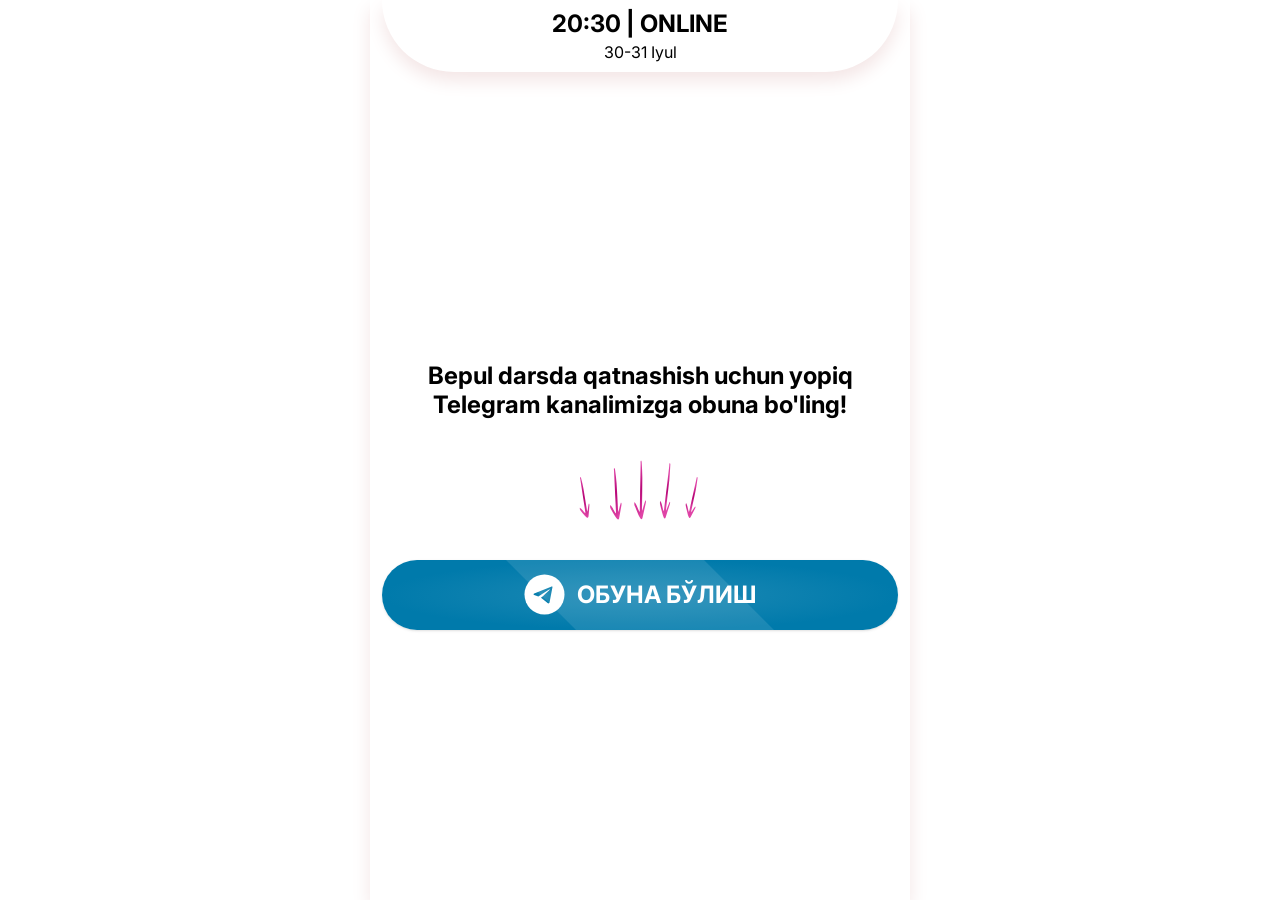
==== commit 7f82210d: "commit" ====
--- a/telegram.html
+++ b/telegram.html
@@ -9,84 +9,71 @@
   <link rel="preconnect" href="https://fonts.gstatic.com" crossorigin>
   <link href="https://fonts.googleapis.com/css2?family=Inter:wght@300;700&display=swap" rel="stylesheet">
   <link rel="stylesheet" href="css/styles.css">
-  <title>Ирода Раҳмонова</title>
+  <title>Iroda Rahmonova</title>
 </head>
 <body>
 
-<div class="max-w-[540px] bg-[#f2f2f2] mx-auto">
+<div class="max-w-[540px] mx-auto">
   <div class="flex flex-col gap-5 min-h-screen custom-shadow">
-    <div class="flex items-center justify-center gap-3 py-3 bg-white rounded-b-3xl custom-shadow mx-3">
-      <svg width="27" height="30" viewBox="0 0 27 30" fill="none" xmlns="http://www.w3.org/2000/svg">
-        <path d="M13.5 17.8333C13.0986 17.8333 12.7622 17.6975 12.4906 17.426C12.2191 17.1544 12.0833 16.818 12.0833 16.4166C12.0833 16.0152 12.2191 15.6787 12.4906 15.4072C12.7622 15.1357 13.0986 14.9999 13.5 14.9999C13.9014 14.9999 14.2378 15.1357 14.5094 15.4072C14.7809 15.6787 14.9167 16.0152 14.9167 16.4166C14.9167 16.818 14.7809 17.1544 14.5094 17.426C14.2378 17.6975 13.9014 17.8333 13.5 17.8333ZM7.83333 17.8333C7.43194 17.8333 7.09549 17.6975 6.82396 17.426C6.55243 17.1544 6.41667 16.818 6.41667 16.4166C6.41667 16.0152 6.55243 15.6787 6.82396 15.4072C7.09549 15.1357 7.43194 14.9999 7.83333 14.9999C8.23472 14.9999 8.57118 15.1357 8.84271 15.4072C9.11424 15.6787 9.25 16.0152 9.25 16.4166C9.25 16.818 9.11424 17.1544 8.84271 17.426C8.57118 17.6975 8.23472 17.8333 7.83333 17.8333ZM19.1667 17.8333C18.7653 17.8333 18.4288 17.6975 18.1573 17.426C17.8858 17.1544 17.75 16.818 17.75 16.4166C17.75 16.0152 17.8858 15.6787 18.1573 15.4072C18.4288 15.1357 18.7653 14.9999 19.1667 14.9999C19.5681 14.9999 19.9045 15.1357 20.176 15.4072C20.4476 15.6787 20.5833 16.0152 20.5833 16.4166C20.5833 16.818 20.4476 17.1544 20.176 17.426C19.9045 17.6975 19.5681 17.8333 19.1667 17.8333ZM13.5 23.4999C13.0986 23.4999 12.7622 23.3642 12.4906 23.0926C12.2191 22.8211 12.0833 22.4846 12.0833 22.0833C12.0833 21.6819 12.2191 21.3454 12.4906 21.0739C12.7622 20.8023 13.0986 20.6666 13.5 20.6666C13.9014 20.6666 14.2378 20.8023 14.5094 21.0739C14.7809 21.3454 14.9167 21.6819 14.9167 22.0833C14.9167 22.4846 14.7809 22.8211 14.5094 23.0926C14.2378 23.3642 13.9014 23.4999 13.5 23.4999ZM7.83333 23.4999C7.43194 23.4999 7.09549 23.3642 6.82396 23.0926C6.55243 22.8211 6.41667 22.4846 6.41667 22.0833C6.41667 21.6819 6.55243 21.3454 6.82396 21.0739C7.09549 20.8023 7.43194 20.6666 7.83333 20.6666C8.23472 20.6666 8.57118 20.8023 8.84271 21.0739C9.11424 21.3454 9.25 21.6819 9.25 22.0833C9.25 22.4846 9.11424 22.8211 8.84271 23.0926C8.57118 23.3642 8.23472 23.4999 7.83333 23.4999ZM19.1667 23.4999C18.7653 23.4999 18.4288 23.3642 18.1573 23.0926C17.8858 22.8211 17.75 22.4846 17.75 22.0833C17.75 21.6819 17.8858 21.3454 18.1573 21.0739C18.4288 20.8023 18.7653 20.6666 19.1667 20.6666C19.5681 20.6666 19.9045 20.8023 20.176 21.0739C20.4476 21.3454 20.5833 21.6819 20.5833 22.0833C20.5833 22.4846 20.4476 22.8211 20.176 23.0926C19.9045 23.3642 19.5681 23.4999 19.1667 23.4999ZM3.58333 29.1666C2.80417 29.1666 2.13715 28.8892 1.58229 28.3343C1.02743 27.7794 0.75 27.1124 0.75 26.3333V6.49992C0.75 5.72075 1.02743 5.05374 1.58229 4.49888C2.13715 3.94402 2.80417 3.66659 3.58333 3.66659H5V0.833252H7.83333V3.66659H19.1667V0.833252H22V3.66659H23.4167C24.1958 3.66659 24.8628 3.94402 25.4177 4.49888C25.9726 5.05374 26.25 5.72075 26.25 6.49992V26.3333C26.25 27.1124 25.9726 27.7794 25.4177 28.3343C24.8628 28.8892 24.1958 29.1666 23.4167 29.1666H3.58333ZM3.58333 26.3333H23.4167V12.1666H3.58333V26.3333Z" fill="#ED1F1F"/>
-      </svg>
-      <div class="font-bold">
-        23-24 Июль | 20:30 <span class="text-[#ED1F1F]">ONLINE</span>
-      </div>
+    <div class="flex flex-col items-center justify-center py-2 bg-white rounded-b-[72px] custom-shadow mx-3">
+      <div class="uppercase font-bold text-2xl">20:30 | ONLINE</div>
+      <div>30-31 Iyul</div>
     </div>
 
     <div class="flex flex-col gap-10 grow justify-center px-3">
-      <h1 class="text-2xl text-center font-light leading-[1.2] mx-3">
-        Бепул дарсда қатнашиш учун ёпиқ Telegram каналимизга обуна бўлинг!
+      <h1 class="text-2xl text-center font-bold leading-[1.2] mx-3">
+        Bepul darsda qatnashish uchun yopiq Telegram kanalimizga obuna bo'ling!
       </h1>
 
       <svg class="w-32 mx-auto animate-bounce" viewBox="0 0 129 60" fill="none" xmlns="http://www.w3.org/2000/svg">
-        <path d="M4.28397 17.0965C5.01489 17.3208 5.08687 18.0772 5.21601 18.6493C6.02739 22.074 6.94851 25.4744 7.54045 28.9477C8.78089 36.0964 9.83845 43.2855 11.0017 50.4083C11.0943 50.9885 11.2234 51.5607 11.4297 52.1586C12.031 49.4509 12.1814 46.7143 12.8233 44.0405C13.0102 44.042 13.1604 44.0516 13.3473 44.0532C13.4279 44.5073 13.5856 44.9873 13.5564 45.4658C13.2786 49.2175 12.9681 53.0194 12.6171 56.7873C12.4891 58.1888 11.7815 58.603 10.7792 57.8809C10.0163 57.3204 9.31452 56.6177 8.68591 55.8987C7.33955 54.3088 6.02578 52.6689 4.71199 51.0289C3.86052 49.9302 3.84452 49.7621 3.79829 48.0989C6.25848 49.2275 7.31048 52.0411 9.37576 53.7292C9.36035 53.1748 9.43009 52.7302 9.35353 52.3181C7.66803 41.2774 5.98654 30.2788 4.30104 19.2382C4.20048 18.5739 3.8399 17.9243 4.28397 17.0965Z" fill="url(#paint0_linear_2011_320)"/>
-        <path d="M38.5218 7.96836C39.3327 8.44494 39.3281 9.38296 39.4101 10.1133C39.9451 14.496 40.6085 18.8799 40.8867 23.2602C41.4846 32.2817 41.8685 41.3012 42.3811 50.2699C42.4203 50.9999 42.5023 51.7302 42.6697 52.5135C43.6694 49.3959 44.1562 46.1171 45.1985 43.052C45.4122 43.1061 45.5832 43.1598 45.7969 43.2139C45.8369 43.7876 45.9623 44.4141 45.8739 44.9866C45.1243 49.4615 44.3318 53.9882 43.4966 58.4624C43.1889 60.1272 42.3314 60.4319 41.267 59.2755C40.4581 58.382 39.7356 57.333 39.0987 56.2848C37.7403 53.9791 36.425 51.6216 35.1096 49.2642C34.2613 47.6929 34.2623 47.4844 34.4006 45.4532C37.0871 47.5107 37.9678 51.2191 40.1379 53.845C40.184 53.1679 40.3149 52.648 40.2747 52.1265C39.6149 38.2576 38.9548 24.4409 38.295 10.572C38.2563 9.73783 37.9182 8.84872 38.5218 7.96836Z" fill="url(#paint1_linear_2011_320)"/>
-        <path d="M65.5105 0.481444C66.2869 1.10836 66.2197 2.16637 66.2526 2.99958C66.4929 8.00404 66.8612 13.024 66.8457 17.9975C66.8387 28.2436 66.6185 38.464 66.5299 48.641C66.5203 49.4691 66.5532 50.3023 66.6677 51.2046C67.8726 47.7964 68.5771 44.1499 69.8209 40.8056C70.0303 40.8901 70.1971 40.9695 70.4066 41.0541C70.4081 41.7058 70.4912 42.4266 70.3648 43.0629C69.3185 48.0303 68.2259 53.0514 67.0944 58.0085C66.6763 59.8534 65.8011 60.103 64.8174 58.6811C64.0709 57.5839 63.4208 56.3207 62.856 55.0679C61.656 52.3167 60.5024 49.5119 59.3488 46.7071C58.6082 44.8407 58.6232 44.6056 58.8968 42.3286C61.4372 44.9456 62.0673 49.2272 64.0549 52.4289C64.1461 51.6699 64.3114 51.0976 64.3062 50.5046C64.5755 34.7817 64.8411 19.1176 65.1104 3.39466C65.1276 2.44903 64.85 1.40856 65.5105 0.481444Z" fill="url(#paint2_linear_2011_320)"/>
-        <path d="M94.6334 3.03647C95.235 3.7867 95.0749 4.77177 95.0222 5.56507C94.7418 10.3384 94.569 15.1525 94.0733 19.8445C93.0734 29.5156 91.8941 39.119 90.8313 48.7083C90.7427 49.488 90.69 50.2813 90.7002 51.1565C92.0587 48.1848 93.0133 44.8862 94.3988 41.9829C94.5693 42.1054 94.7039 42.2144 94.8744 42.3369C94.8125 42.9525 94.8134 43.6499 94.6439 44.2248C93.2695 48.7007 91.8503 53.2178 90.4041 57.6666C89.8685 59.3229 89.0977 59.38 88.3965 57.837C87.866 56.6489 87.434 55.3238 87.0737 54.0258C86.3169 51.1839 85.6049 48.3007 84.8929 45.4176C84.4421 43.5045 84.4777 43.2856 84.932 41.192C86.8453 44.1807 86.9674 48.3512 88.3525 51.7792C88.5039 51.0813 88.7004 50.5747 88.7535 50.0139C90.5084 35.226 92.2545 20.4929 94.0095 5.70499C94.1159 4.8158 93.98 3.77695 94.6334 3.03647Z" fill="url(#paint3_linear_2011_320)"/>
-        <path d="M122.151 17.0575C122.694 17.8262 122.492 18.5316 122.402 19.124C121.9 22.7004 121.5 26.3426 120.795 29.7877C119.363 36.8958 117.761 43.8944 116.272 50.9195C116.149 51.49 116.06 52.0825 116.027 52.7579C117.479 50.91 118.558 48.6819 120.032 46.8951C120.19 47.0437 120.315 47.1705 120.473 47.3191C120.383 47.7721 120.35 48.308 120.159 48.6953C118.619 51.6935 117.034 54.7089 115.426 57.6633C114.83 58.7641 114.085 58.5614 113.485 57.152C113.033 56.0698 112.681 54.9139 112.398 53.8018C111.808 51.377 111.263 48.9349 110.718 46.4928C110.377 44.8793 110.422 44.7225 110.961 43.2598C112.656 46.1673 112.571 49.4094 113.738 52.4853C113.917 51.9977 114.131 51.6715 114.209 51.2577C116.617 40.4612 119.013 29.704 121.421 18.9075C121.567 18.2586 121.486 17.4173 122.151 17.0575Z" fill="url(#paint4_linear_2011_320)"/>
+        <path d="M4.28397 17.0965C5.01489 17.3208 5.08687 18.0772 5.21601 18.6493C6.02739 22.074 6.94851 25.4744 7.54045 28.9477C8.78089 36.0964 9.83845 43.2855 11.0017 50.4083C11.0943 50.9885 11.2234 51.5607 11.4297 52.1586C12.031 49.4509 12.1814 46.7143 12.8233 44.0405C13.0102 44.042 13.1604 44.0516 13.3473 44.0532C13.4279 44.5073 13.5856 44.9873 13.5564 45.4658C13.2786 49.2175 12.9681 53.0194 12.6171 56.7873C12.4891 58.1888 11.7815 58.603 10.7792 57.8809C10.0163 57.3204 9.31452 56.6177 8.68591 55.8987C7.33955 54.3088 6.02578 52.6689 4.71199 51.0289C3.86052 49.9302 3.84452 49.7621 3.79829 48.0989C6.25848 49.2275 7.31048 52.0411 9.37576 53.7292C9.36035 53.1748 9.43009 52.7302 9.35353 52.3181C7.66803 41.2774 5.98654 30.2788 4.30104 19.2382C4.20048 18.5739 3.8399 17.9243 4.28397 17.0965Z" fill="url(#paint0_radial_2011_1014)"/>
+        <path d="M38.5218 7.96836C39.3327 8.44494 39.3281 9.38296 39.4101 10.1133C39.9451 14.496 40.6085 18.8799 40.8867 23.2602C41.4846 32.2817 41.8685 41.3012 42.3811 50.2699C42.4203 50.9999 42.5023 51.7302 42.6697 52.5135C43.6694 49.3959 44.1562 46.1171 45.1985 43.052C45.4122 43.1061 45.5832 43.1598 45.7969 43.2139C45.8369 43.7876 45.9623 44.4141 45.8739 44.9866C45.1243 49.4615 44.3318 53.9882 43.4966 58.4624C43.1889 60.1272 42.3314 60.4319 41.267 59.2755C40.4581 58.382 39.7356 57.333 39.0987 56.2848C37.7403 53.9791 36.425 51.6216 35.1096 49.2642C34.2613 47.6929 34.2623 47.4844 34.4006 45.4532C37.0871 47.5107 37.9678 51.2191 40.1379 53.845C40.184 53.1679 40.3149 52.648 40.2747 52.1265C39.6149 38.2576 38.9548 24.4409 38.295 10.572C38.2563 9.73783 37.9182 8.84872 38.5218 7.96836Z" fill="url(#paint1_radial_2011_1014)"/>
+        <path d="M65.5104 0.481444C66.2869 1.10836 66.2196 2.16637 66.2525 2.99958C66.4929 8.00404 66.8611 13.024 66.8457 17.9975C66.8386 28.2436 66.6184 38.464 66.5299 48.641C66.5202 49.4691 66.5532 50.3023 66.6676 51.2046C67.8725 47.7964 68.577 44.1499 69.8208 40.8056C70.0303 40.8901 70.1971 40.9695 70.4065 41.0541C70.4081 41.7058 70.4911 42.4266 70.3647 43.0629C69.3185 48.0303 68.2259 53.0514 67.0943 58.0085C66.6763 59.8534 65.8011 60.103 64.8174 58.6811C64.0708 57.5839 63.4207 56.3207 62.8559 55.0679C61.6559 52.3167 60.5024 49.5119 59.3488 46.7071C58.6082 44.8407 58.6231 44.6056 58.8968 42.3286C61.4372 44.9456 62.0672 49.2272 64.0548 52.4289C64.1461 51.6699 64.3114 51.0976 64.3061 50.5046C64.5754 34.7817 64.841 19.1176 65.1103 3.39466C65.1275 2.44903 64.8499 1.40856 65.5104 0.481444Z" fill="url(#paint2_radial_2011_1014)"/>
+        <path d="M94.6334 3.03647C95.235 3.7867 95.0749 4.77177 95.0222 5.56507C94.7418 10.3384 94.569 15.1525 94.0733 19.8445C93.0734 29.5156 91.8941 39.119 90.8313 48.7083C90.7427 49.488 90.69 50.2813 90.7002 51.1565C92.0587 48.1848 93.0133 44.8862 94.3988 41.9829C94.5693 42.1054 94.7039 42.2144 94.8744 42.3369C94.8125 42.9525 94.8134 43.6499 94.6439 44.2248C93.2695 48.7007 91.8503 53.2178 90.4041 57.6666C89.8685 59.3229 89.0977 59.38 88.3965 57.837C87.866 56.6489 87.434 55.3238 87.0737 54.0258C86.3169 51.1839 85.6049 48.3007 84.8929 45.4176C84.4421 43.5045 84.4777 43.2856 84.932 41.192C86.8453 44.1807 86.9674 48.3512 88.3525 51.7792C88.5039 51.0813 88.7004 50.5747 88.7535 50.0139C90.5084 35.226 92.2545 20.4929 94.0095 5.70499C94.1159 4.8158 93.98 3.77695 94.6334 3.03647Z" fill="url(#paint3_radial_2011_1014)"/>
+        <path d="M122.151 17.0575C122.694 17.8262 122.492 18.5316 122.402 19.124C121.9 22.7004 121.5 26.3426 120.795 29.7877C119.363 36.8958 117.761 43.8944 116.272 50.9195C116.149 51.49 116.06 52.0825 116.027 52.7579C117.479 50.91 118.558 48.6819 120.032 46.8951C120.19 47.0437 120.315 47.1705 120.473 47.3191C120.383 47.7721 120.35 48.308 120.159 48.6953C118.619 51.6935 117.034 54.7089 115.426 57.6633C114.83 58.7641 114.085 58.5614 113.485 57.152C113.033 56.0698 112.681 54.9139 112.398 53.8018C111.808 51.377 111.263 48.9349 110.718 46.4928C110.377 44.8793 110.422 44.7225 110.961 43.2598C112.656 46.1673 112.571 49.4094 113.738 52.4853C113.917 51.9977 114.131 51.6715 114.209 51.2577C116.617 40.4612 119.013 29.704 121.421 18.9075C121.567 18.2586 121.486 17.4173 122.151 17.0575Z" fill="url(#paint4_radial_2011_1014)"/>
         <defs>
-          <linearGradient id="paint0_linear_2011_320" x1="12.7394" y1="36.6161" x2="2.74231" y2="37.5675" gradientUnits="userSpaceOnUse">
-            <stop stop-color="#C82828"/>
-            <stop offset="0.461538" stop-color="#E24747"/>
-            <stop offset="1" stop-color="#C82828"/>
-          </linearGradient>
-          <linearGradient id="paint1_linear_2011_320" x1="45.9563" y1="34.0193" x2="34.3952" y2="33.9628" gradientUnits="userSpaceOnUse">
-            <stop stop-color="#C82828"/>
-            <stop offset="0.461538" stop-color="#E24747"/>
-            <stop offset="1" stop-color="#C82828"/>
-          </linearGradient>
-          <linearGradient id="paint2_linear_2011_320" x1="71.1801" y1="30.6959" x2="59.6213" y2="29.9609" gradientUnits="userSpaceOnUse">
-            <stop stop-color="#C82828"/>
-            <stop offset="0.461538" stop-color="#E24747"/>
-            <stop offset="1" stop-color="#C82828"/>
-          </linearGradient>
-          <linearGradient id="paint3_linear_2011_320" x1="96.539" y1="32.7163" x2="86.5184" y2="31.0885" gradientUnits="userSpaceOnUse">
-            <stop stop-color="#C82828"/>
-            <stop offset="0.461538" stop-color="#E24747"/>
-            <stop offset="1" stop-color="#C82828"/>
-          </linearGradient>
-          <linearGradient id="paint4_linear_2011_320" x1="122.542" y1="40.4625" x2="112.524" y2="37.5953" gradientUnits="userSpaceOnUse">
-            <stop stop-color="#C82828"/>
-            <stop offset="0.461538" stop-color="#E24747"/>
-            <stop offset="1" stop-color="#C82828"/>
-          </linearGradient>
+          <radialGradient id="paint0_radial_2011_1014" cx="0" cy="0" r="1" gradientUnits="userSpaceOnUse" gradientTransform="translate(7.79972 37.7101) rotate(167.513) scale(5.05942 20.8862)">
+            <stop stop-color="#B50374"/>
+            <stop offset="1" stop-color="#DF43A6"/>
+          </radialGradient>
+          <radialGradient id="paint1_radial_2011_1014" cx="0" cy="0" r="1" gradientUnits="userSpaceOnUse" gradientTransform="translate(40.1758 33.9656) rotate(-179.467) scale(5.78069 25.9807)">
+            <stop stop-color="#B50374"/>
+            <stop offset="1" stop-color="#DF43A6"/>
+          </radialGradient>
+          <radialGradient id="paint2_radial_2011_1014" cx="0" cy="0" r="1" gradientUnits="userSpaceOnUse" gradientTransform="translate(65.4215 30) rotate(-173.11) scale(5.80039 29.316)">
+            <stop stop-color="#B50374"/>
+            <stop offset="1" stop-color="#DF43A6"/>
+          </radialGradient>
+          <radialGradient id="paint3_radial_2011_1014" cx="0" cy="0" r="1" gradientUnits="userSpaceOnUse" gradientTransform="translate(91.6941 30.8846) rotate(-159.29) scale(5.17964 27.0881)">
+            <stop stop-color="#B50374"/>
+            <stop offset="1" stop-color="#DF43A6"/>
+          </radialGradient>
+          <radialGradient id="paint4_radial_2011_1014" cx="0" cy="0" r="1" gradientUnits="userSpaceOnUse" gradientTransform="translate(117.969 37.506) rotate(-147.119) scale(5.44575 19.4432)">
+            <stop stop-color="#B50374"/>
+            <stop offset="1" stop-color="#DF43A6"/>
+          </radialGradient>
         </defs>
       </svg>
 
-
-      <button class="main-button flex items-center justify-center gap-3" id="joinToChannel">
+      <button class="tg-button flex items-center justify-center gap-3" id="joinToChannel">
         <svg width="41" height="41" viewBox="0 0 41 41" fill="none" xmlns="http://www.w3.org/2000/svg">
           <rect x="0.5" y="0.504395" width="40" height="40" rx="20" fill="white"/>
-          <path d="M28.5 13.1066L25.4946 28.7967C25.4946 28.7967 25.0741 29.8845 23.9189 29.3628L16.9846 23.857L16.9524 23.8407C17.8891 22.9698 25.1524 16.2071 25.4698 15.9005C25.9613 15.4258 25.6562 15.1431 25.0856 15.5018L14.3568 22.5574L10.2176 21.1152C10.2176 21.1152 9.56626 20.8752 9.50359 20.3535C9.4401 19.8309 10.2391 19.5483 10.2391 19.5483L27.1131 12.6933C27.1131 12.6933 28.5 12.0623 28.5 13.1066Z" fill="url(#paint0_linear_2011_329)"/>
+          <path d="M28.5 13.1066L25.4946 28.7967C25.4946 28.7967 25.0741 29.8845 23.9189 29.3628L16.9846 23.857L16.9524 23.8407C17.8891 22.9698 25.1524 16.2071 25.4698 15.9005C25.9613 15.4258 25.6562 15.1431 25.0856 15.5018L14.3568 22.5574L10.2176 21.1152C10.2176 21.1152 9.56626 20.8752 9.50359 20.3535C9.4401 19.8309 10.2391 19.5483 10.2391 19.5483L27.1131 12.6933C27.1131 12.6933 28.5 12.0623 28.5 13.1066Z" fill="url(#paint0_radial_2011_1023)"/>
           <defs>
-            <linearGradient id="paint0_linear_2011_329" x1="9.5" y1="21.0044" x2="28.5" y2="21.0044" gradientUnits="userSpaceOnUse">
-              <stop stop-color="#C82828"/>
-              <stop offset="0.461538" stop-color="#E24747"/>
-              <stop offset="1" stop-color="#C82828"/>
-            </linearGradient>
+            <radialGradient id="paint0_radial_2011_1023" cx="0" cy="0" r="1" gradientUnits="userSpaceOnUse" gradientTransform="translate(19 21.0044) scale(9.5 8.5)">
+              <stop stop-color="#1E8AB5"/>
+              <stop offset="1" stop-color="#007AAB"/>
+            </radialGradient>
           </defs>
         </svg>
 
+
         <span class="uppercase">Обуна бўлиш</span>
       </button>
-
-      <img class="w-full block aspect-[563/506]" src="img/mentor.webp" alt="">
     </div>
   </div>
 </div>
 
-<script src="js/statistics.js"></script>
 <script src="js/register.js"></script>
 
 <!-- Meta Pixel Code -->
@@ -99,11 +86,11 @@
     t.src=v;s=b.getElementsByTagName(e)[0];
     s.parentNode.insertBefore(t,s)}(window, document,'script',
     'https://connect.facebook.net/en_US/fbevents.js');
-  fbq('init', '1374081333832848');
+  fbq('init', '3926184004266967');
   fbq('track', 'PageView');
 </script>
 <noscript><img height="1" width="1" style="display:none"
-               src="https://www.facebook.com/tr?id=1374081333832848&ev=PageView&noscript=1"
+               src="https://www.facebook.com/tr?id=3926184004266967&ev=PageView&noscript=1"
 /></noscript>
 <!-- End Meta Pixel Code -->
 
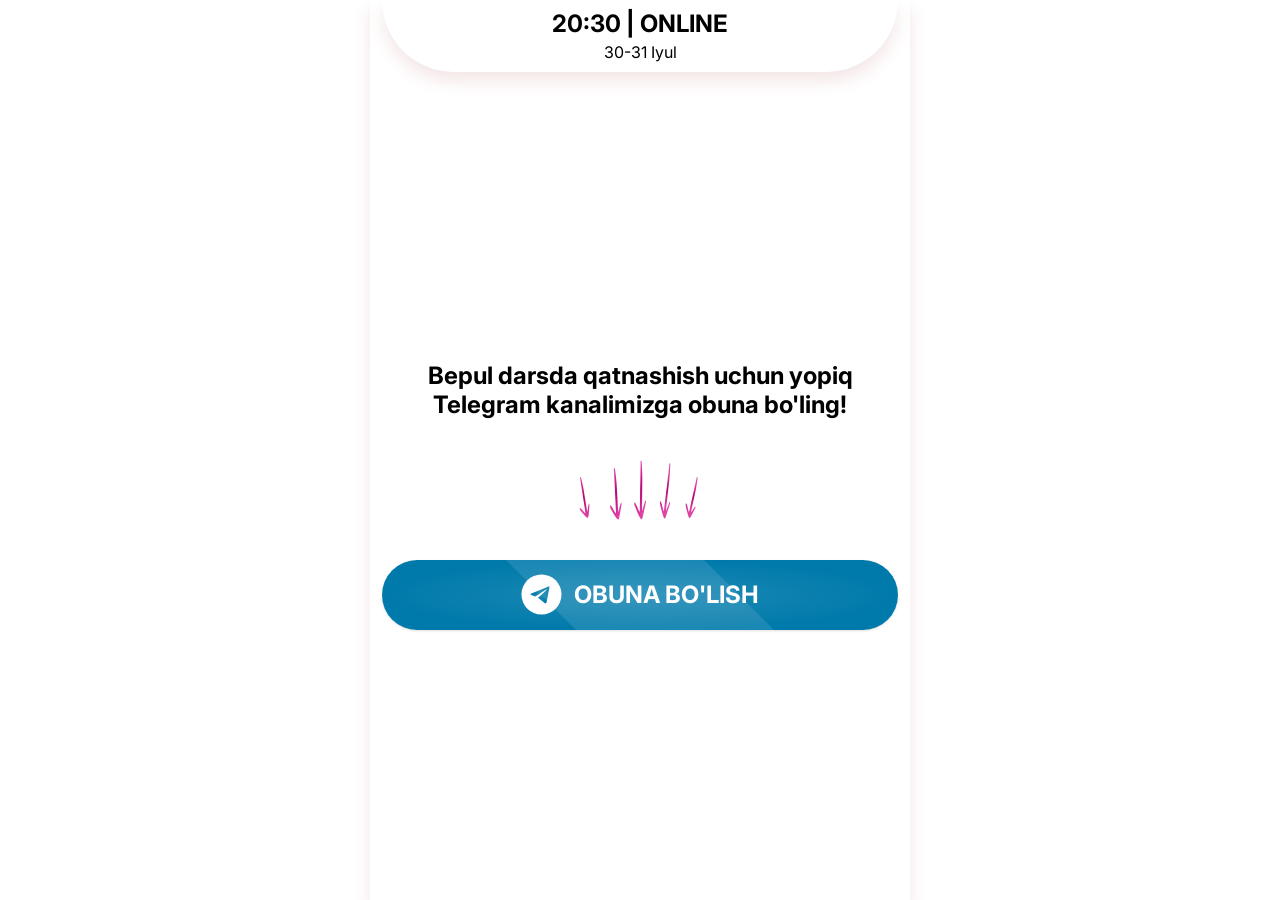
==== commit c04a8d5a: "commit" ====
--- a/telegram.html
+++ b/telegram.html
@@ -68,7 +68,7 @@
         </svg>
 
 
-        <span class="uppercase">Обуна бўлиш</span>
+        <span class="uppercase">Obuna bo'lish</span>
       </button>
     </div>
   </div>
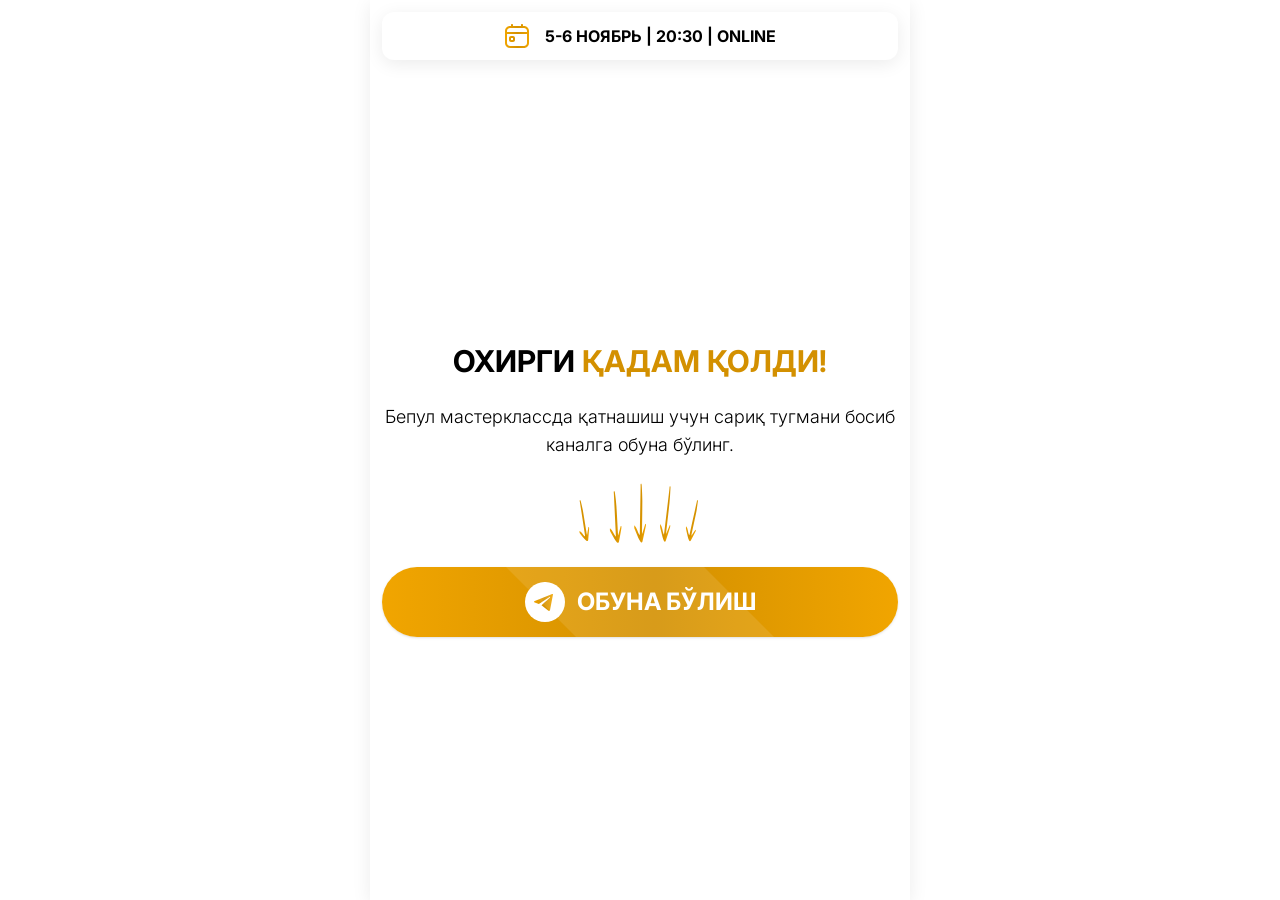
==== commit 7f2301c7: "commit" ====
--- a/telegram.html
+++ b/telegram.html
@@ -5,94 +5,121 @@
   <meta name="viewport"
         content="width=device-width, user-scalable=no, initial-scale=1.0, maximum-scale=1.0, minimum-scale=1.0">
   <meta http-equiv="X-UA-Compatible" content="ie=edge">
-  <link rel="preconnect" href="https://fonts.googleapis.com">
-  <link rel="preconnect" href="https://fonts.gstatic.com" crossorigin>
-  <link href="https://fonts.googleapis.com/css2?family=Inter:wght@300;700&display=swap" rel="stylesheet">
-  <link rel="stylesheet" href="css/styles.css">
-  <title>Iroda Rahmonova</title>
+  <link href="https://fonts.googleapis.com/css2?family=Inter:wght@300;700" rel="stylesheet" media="print" onload="this.media='all'">
+  <title>Ирода Раҳмонова</title>
+<style>
+/*! tailwindcss v4.1.5 | MIT License | https://tailwindcss.com */
+@layer properties{@supports (((-webkit-hyphens:none)) and (not (margin-trim:inline))) or ((-moz-orient:inline) and (not (color:rgb(from red r g b)))){*,:before,:after,::backdrop{--tw-border-style:solid;--tw-leading:initial;--tw-font-weight:initial;--tw-shadow:0 0 #0000;--tw-shadow-color:initial;--tw-shadow-alpha:100%;--tw-inset-shadow:0 0 #0000;--tw-inset-shadow-color:initial;--tw-inset-shadow-alpha:100%;--tw-ring-color:initial;--tw-ring-shadow:0 0 #0000;--tw-inset-ring-color:initial;--tw-inset-ring-shadow:0 0 #0000;--tw-ring-inset:initial;--tw-ring-offset-width:0px;--tw-ring-offset-color:#fff;--tw-ring-offset-shadow:0 0 #0000;--tw-blur:initial;--tw-brightness:initial;--tw-contrast:initial;--tw-grayscale:initial;--tw-hue-rotate:initial;--tw-invert:initial;--tw-opacity:initial;--tw-saturate:initial;--tw-sepia:initial;--tw-drop-shadow:initial;--tw-drop-shadow-color:initial;--tw-drop-shadow-alpha:100%;--tw-drop-shadow-size:initial}}}@layer theme{:root,:host{--font-sans:ui-sans-serif,system-ui,sans-serif,"Apple Color Emoji","Segoe UI Emoji","Segoe UI Symbol","Noto Color Emoji";--font-mono:ui-monospace,SFMono-Regular,Menlo,Monaco,Consolas,"Liberation Mono","Courier New",monospace;--color-red-200:oklch(88.5% .062 18.334);--color-red-500:oklch(63.7% .237 25.331);--color-red-600:oklch(57.7% .245 27.325);--color-green-200:oklch(92.5% .084 155.995);--color-green-500:oklch(72.3% .219 149.579);--color-green-600:oklch(62.7% .194 149.214);--color-blue-200:oklch(88.2% .059 254.128);--color-blue-500:oklch(62.3% .214 259.815);--color-blue-600:oklch(54.6% .245 262.881);--color-blue-700:oklch(48.8% .243 264.376);--color-purple-200:oklch(90.2% .063 306.703);--color-purple-500:oklch(62.7% .265 303.9);--color-purple-600:oklch(55.8% .288 302.321);--color-rose-50:oklch(96.9% .015 12.422);--color-rose-300:oklch(81% .117 11.638);--color-rose-800:oklch(45.5% .188 13.697);--color-slate-50:oklch(98.4% .003 247.858);--color-gray-100:oklch(96.7% .003 264.542);--color-gray-200:oklch(92.8% .006 264.531);--color-gray-300:oklch(87.2% .01 258.338);--color-gray-500:oklch(55.1% .027 264.364);--color-gray-600:oklch(44.6% .03 256.802);--color-gray-700:oklch(37.3% .034 259.733);--color-gray-800:oklch(27.8% .033 256.848);--color-black:#000;--color-white:#fff;--spacing:.25rem;--text-xs:.75rem;--text-xs--line-height:calc(1/.75);--text-sm:.875rem;--text-sm--line-height:calc(1.25/.875);--text-lg:1.125rem;--text-lg--line-height:calc(1.75/1.125);--text-xl:1.25rem;--text-xl--line-height:calc(1.75/1.25);--text-2xl:1.5rem;--text-2xl--line-height:calc(2/1.5);--text-3xl:1.875rem;--text-3xl--line-height:calc(2.25/1.875);--font-weight-light:300;--font-weight-medium:500;--font-weight-semibold:600;--font-weight-bold:700;--radius-md:.375rem;--radius-lg:.5rem;--radius-xl:.75rem;--radius-2xl:1rem;--animate-spin:spin 1s linear infinite;--animate-bounce:bounce 1s infinite;--default-font-family:var(--font-sans);--default-mono-font-family:var(--font-mono)}}@layer base{*,:after,:before,::backdrop{box-sizing:border-box;border:0 solid;margin:0;padding:0}::file-selector-button{box-sizing:border-box;border:0 solid;margin:0;padding:0}html,:host{-webkit-text-size-adjust:100%;tab-size:4;line-height:1.5;font-family:var(--default-font-family,ui-sans-serif,system-ui,sans-serif,"Apple Color Emoji","Segoe UI Emoji","Segoe UI Symbol","Noto Color Emoji");font-feature-settings:var(--default-font-feature-settings,normal);font-variation-settings:var(--default-font-variation-settings,normal);-webkit-tap-highlight-color:transparent}hr{height:0;color:inherit;border-top-width:1px}abbr:where([title]){-webkit-text-decoration:underline dotted;text-decoration:underline dotted}h1,h2,h3,h4,h5,h6{font-size:inherit;font-weight:inherit}a{color:inherit;-webkit-text-decoration:inherit;-webkit-text-decoration:inherit;-webkit-text-decoration:inherit;text-decoration:inherit}b,strong{font-weight:bolder}code,kbd,samp,pre{font-family:var(--default-mono-font-family,ui-monospace,SFMono-Regular,Menlo,Monaco,Consolas,"Liberation Mono","Courier New",monospace);font-feature-settings:var(--default-mono-font-feature-settings,normal);font-variation-settings:var(--default-mono-font-variation-settings,normal);font-size:1em}small{font-size:80%}sub,sup{vertical-align:baseline;font-size:75%;line-height:0;position:relative}sub{bottom:-.25em}sup{top:-.5em}table{text-indent:0;border-color:inherit;border-collapse:collapse}:-moz-focusring{outline:auto}progress{vertical-align:baseline}summary{display:list-item}ol,ul,menu{list-style:none}img,svg,video,canvas,audio,iframe,embed,object{vertical-align:middle;display:block}img,video{max-width:100%;height:auto}button,input,select,optgroup,textarea{font:inherit;font-feature-settings:inherit;font-variation-settings:inherit;letter-spacing:inherit;color:inherit;opacity:1;background-color:#0000;border-radius:0}::file-selector-button{font:inherit;font-feature-settings:inherit;font-variation-settings:inherit;letter-spacing:inherit;color:inherit;opacity:1;background-color:#0000;border-radius:0}:where(select:is([multiple],[size])) optgroup{font-weight:bolder}:where(select:is([multiple],[size])) optgroup option{padding-inline-start:20px}::file-selector-button{margin-inline-end:4px}::placeholder{opacity:1}@supports (not ((-webkit-appearance:-apple-pay-button))) or (contain-intrinsic-size:1px){::placeholder{color:currentColor}@supports (color:color-mix(in lab, red, red)){::placeholder{color:color-mix(in oklab,currentcolor 50%,transparent)}}}textarea{resize:vertical}::-webkit-search-decoration{-webkit-appearance:none}::-webkit-date-and-time-value{min-height:1lh;text-align:inherit}::-webkit-datetime-edit{display:inline-flex}::-webkit-datetime-edit-fields-wrapper{padding:0}::-webkit-datetime-edit{padding-block:0}::-webkit-datetime-edit-year-field{padding-block:0}::-webkit-datetime-edit-month-field{padding-block:0}::-webkit-datetime-edit-day-field{padding-block:0}::-webkit-datetime-edit-hour-field{padding-block:0}::-webkit-datetime-edit-minute-field{padding-block:0}::-webkit-datetime-edit-second-field{padding-block:0}::-webkit-datetime-edit-millisecond-field{padding-block:0}::-webkit-datetime-edit-meridiem-field{padding-block:0}:-moz-ui-invalid{box-shadow:none}button,input:where([type=button],[type=reset],[type=submit]){appearance:button}::file-selector-button{appearance:button}::-webkit-inner-spin-button{height:auto}::-webkit-outer-spin-button{height:auto}[hidden]:where(:not([hidden=until-found])){display:none!important}}@layer components;@layer utilities{.absolute{position:absolute}.fixed{position:fixed}.relative{position:relative}.inset-0{inset:calc(var(--spacing)*0)}.inset-\[0\]{inset:0}.top-0{top:calc(var(--spacing)*0)}.top-6{top:calc(var(--spacing)*6)}.right-6{right:calc(var(--spacing)*6)}.bottom-\[1px\]{bottom:1px}.left-0{left:calc(var(--spacing)*0)}.z-30{z-index:30}.z-50{z-index:50}.z-\[20\]{z-index:20}.container{width:100%}@media (min-width:40rem){.container{max-width:40rem}}@media (min-width:48rem){.container{max-width:48rem}}@media (min-width:64rem){.container{max-width:64rem}}@media (min-width:80rem){.container{max-width:80rem}}@media (min-width:96rem){.container{max-width:96rem}}.mx-3{margin-inline:calc(var(--spacing)*3)}.mx-auto{margin-inline:auto}.mt-4{margin-top:calc(var(--spacing)*4)}.mr-2{margin-right:calc(var(--spacing)*2)}.mb-1{margin-bottom:calc(var(--spacing)*1)}.mb-1\.5{margin-bottom:calc(var(--spacing)*1.5)}.mb-2{margin-bottom:calc(var(--spacing)*2)}.mb-3{margin-bottom:calc(var(--spacing)*3)}.mb-4{margin-bottom:calc(var(--spacing)*4)}.mb-5{margin-bottom:calc(var(--spacing)*5)}.mb-6{margin-bottom:calc(var(--spacing)*6)}.mb-8{margin-bottom:calc(var(--spacing)*8)}.mb-10{margin-bottom:calc(var(--spacing)*10)}.ml-2{margin-left:calc(var(--spacing)*2)}.block{display:block}.flex{display:flex}.grid{display:grid}.hidden{display:none}.inline-block{display:inline-block}.table{display:table}.aspect-\[563\/539\]{aspect-ratio:563/539}.aspect-square{aspect-ratio:1}.size-5{width:calc(var(--spacing)*5);height:calc(var(--spacing)*5)}.h-2{height:calc(var(--spacing)*2)}.h-12{height:calc(var(--spacing)*12)}.h-14{height:calc(var(--spacing)*14)}.h-\[30px\]{height:30px}.h-\[54px\]{height:54px}.h-full{height:100%}.min-h-screen{min-height:100vh}.w-1{width:calc(var(--spacing)*1)}.w-3{width:calc(var(--spacing)*3)}.w-6{width:calc(var(--spacing)*6)}.w-8{width:calc(var(--spacing)*8)}.w-12{width:calc(var(--spacing)*12)}.w-24{width:calc(var(--spacing)*24)}.w-32{width:calc(var(--spacing)*32)}.w-\[1px\]{width:1px}.w-full{width:100%}.max-w-\[520px\]{max-width:520px}.max-w-\[540px\]{max-width:540px}.shrink-0{flex-shrink:0}.grow{flex-grow:1}.animate-bounce{animation:var(--animate-bounce)}.animate-spin{animation:var(--animate-spin)}.cursor-pointer{cursor:pointer}.grid-cols-1{grid-template-columns:repeat(1,minmax(0,1fr))}.grid-cols-4{grid-template-columns:repeat(4,minmax(0,1fr))}.flex-col{flex-direction:column}.place-items-center{place-items:center}.items-center{align-items:center}.justify-between{justify-content:space-between}.justify-center{justify-content:center}.gap-1{gap:calc(var(--spacing)*1)}.gap-2{gap:calc(var(--spacing)*2)}.gap-3{gap:calc(var(--spacing)*3)}.gap-4{gap:calc(var(--spacing)*4)}.gap-5{gap:calc(var(--spacing)*5)}.gap-6{gap:calc(var(--spacing)*6)}.overflow-auto{overflow:auto}.overflow-hidden{overflow:hidden}.rounded{border-radius:.25rem}.rounded-2xl{border-radius:var(--radius-2xl)}.rounded-full{border-radius:3.40282e38px}.rounded-lg{border-radius:var(--radius-lg)}.rounded-md{border-radius:var(--radius-md)}.rounded-xl{border-radius:var(--radius-xl)}.border{border-style:var(--tw-border-style);border-width:1px}.border-4{border-style:var(--tw-border-style);border-width:4px}.border-none{--tw-border-style:none;border-style:none}.border-\[\#DFEDF4\]{border-color:#dfedf4}.border-blue-500{border-color:var(--color-blue-500)}.border-gray-200{border-color:var(--color-gray-200)}.border-gray-300{border-color:var(--color-gray-300)}.border-rose-300{border-color:var(--color-rose-300)}.border-t-transparent{border-top-color:#0000}.bg-\[\#0000004D\]{background-color:#0000004d}.bg-\[\#DFEDF4\]{background-color:#dfedf4}.bg-blue-200{background-color:var(--color-blue-200)}.bg-blue-500{background-color:var(--color-blue-500)}.bg-blue-600{background-color:var(--color-blue-600)}.bg-gray-100{background-color:var(--color-gray-100)}.bg-gray-600{background-color:var(--color-gray-600)}.bg-green-200{background-color:var(--color-green-200)}.bg-green-500{background-color:var(--color-green-500)}.bg-purple-200{background-color:var(--color-purple-200)}.bg-purple-500{background-color:var(--color-purple-500)}.bg-red-200{background-color:var(--color-red-200)}.bg-red-500{background-color:var(--color-red-500)}.bg-rose-50{background-color:var(--color-rose-50)}.bg-slate-50{background-color:var(--color-slate-50)}.bg-transparent{background-color:#0000}.bg-white{background-color:var(--color-white)}.p-2{padding:calc(var(--spacing)*2)}.p-3{padding:calc(var(--spacing)*3)}.p-4{padding:calc(var(--spacing)*4)}.p-5{padding:calc(var(--spacing)*5)}.p-6{padding:calc(var(--spacing)*6)}.px-2{padding-inline:calc(var(--spacing)*2)}.px-3{padding-inline:calc(var(--spacing)*3)}.px-4{padding-inline:calc(var(--spacing)*4)}.py-1{padding-block:calc(var(--spacing)*1)}.py-2{padding-block:calc(var(--spacing)*2)}.py-3{padding-block:calc(var(--spacing)*3)}.py-4{padding-block:calc(var(--spacing)*4)}.py-8{padding-block:calc(var(--spacing)*8)}.pt-1{padding-top:calc(var(--spacing)*1)}.pt-3{padding-top:calc(var(--spacing)*3)}.pl-4{padding-left:calc(var(--spacing)*4)}.pl-24{padding-left:calc(var(--spacing)*24)}.text-center{text-align:center}.text-right{text-align:right}.text-2xl{font-size:var(--text-2xl);line-height:var(--tw-leading,var(--text-2xl--line-height))}.text-3xl{font-size:var(--text-3xl);line-height:var(--tw-leading,var(--text-3xl--line-height))}.text-lg{font-size:var(--text-lg);line-height:var(--tw-leading,var(--text-lg--line-height))}.text-sm{font-size:var(--text-sm);line-height:var(--tw-leading,var(--text-sm--line-height))}.text-xl{font-size:var(--text-xl);line-height:var(--tw-leading,var(--text-xl--line-height))}.text-xs{font-size:var(--text-xs);line-height:var(--tw-leading,var(--text-xs--line-height))}.text-\[12px\]{font-size:12px}.text-\[14px\]{font-size:14px}.leading-\[1\.2\]{--tw-leading:1.2;line-height:1.2}.leading-\[1\]{--tw-leading:1;line-height:1}.font-bold{--tw-font-weight:var(--font-weight-bold);font-weight:var(--font-weight-bold)}.font-light{--tw-font-weight:var(--font-weight-light);font-weight:var(--font-weight-light)}.font-medium{--tw-font-weight:var(--font-weight-medium);font-weight:var(--font-weight-medium)}.font-semibold{--tw-font-weight:var(--font-weight-semibold);font-weight:var(--font-weight-semibold)}.whitespace-nowrap{white-space:nowrap}.text-\[\#28424E\]{color:#28424e}.text-\[\#D39000\]{color:#d39000}.text-black{color:var(--color-black)}.text-blue-600{color:var(--color-blue-600)}.text-gray-500{color:var(--color-gray-500)}.text-gray-700{color:var(--color-gray-700)}.text-gray-800{color:var(--color-gray-800)}.text-green-600{color:var(--color-green-600)}.text-purple-600{color:var(--color-purple-600)}.text-red-600{color:var(--color-red-600)}.text-rose-800{color:var(--color-rose-800)}.text-white{color:var(--color-white)}.uppercase{text-transform:uppercase}.opacity-0{opacity:0}.shadow-md{--tw-shadow:0 4px 6px -1px var(--tw-shadow-color,#0000001a),0 2px 4px -2px var(--tw-shadow-color,#0000001a);box-shadow:var(--tw-inset-shadow),var(--tw-inset-ring-shadow),var(--tw-ring-offset-shadow),var(--tw-ring-shadow),var(--tw-shadow)}.shadow-none{--tw-shadow:0 0 #0000;box-shadow:var(--tw-inset-shadow),var(--tw-inset-ring-shadow),var(--tw-ring-offset-shadow),var(--tw-ring-shadow),var(--tw-shadow)}.filter{filter:var(--tw-blur,)var(--tw-brightness,)var(--tw-contrast,)var(--tw-grayscale,)var(--tw-hue-rotate,)var(--tw-invert,)var(--tw-saturate,)var(--tw-sepia,)var(--tw-drop-shadow,)}}body{font-family:Inter,sans-serif}.custom-shadow{box-shadow:0 4px 18px #00000014}.bg-img{background-image:url(../img/bg.webp);background-position:50%;background-repeat:no-repeat;background-size:cover}.main-button{color:#fff;cursor:pointer;background:linear-gradient(90deg,#f1a500 0%,#d39000 52.88%,#f1a500 100%);border-radius:9999px;height:70px;font-size:1.5rem;font-weight:700;line-height:2rem;position:relative;overflow:hidden;box-shadow:0 1px 3px #0000001a,0 1px 2px -1px #0000001a}.submit-button{color:#fff;cursor:pointer;background:linear-gradient(90deg,#f1a500 0%,#d39000 52.88%,#f1a500 100%);border-radius:9999px;width:100%;height:4rem;font-size:1.5rem;font-weight:700;line-height:2rem;display:block;position:relative;overflow:hidden;box-shadow:0 1px 3px #0000001a,0 1px 2px -1px #0000001a}.main-button:before{content:"";background:#ffffff1a;width:200%;height:200%;animation:2s infinite shine;position:absolute;top:-50%;left:-50%;transform:rotate(45deg)}@keyframes shine{0%{transform:translate(-100%)rotate(45deg)}to{transform:translate(100%)rotate(45deg)}}@property --tw-border-style{syntax:"*";inherits:false;initial-value:solid}@property --tw-leading{syntax:"*";inherits:false}@property --tw-font-weight{syntax:"*";inherits:false}@property --tw-shadow{syntax:"*";inherits:false;initial-value:0 0 #0000}@property --tw-shadow-color{syntax:"*";inherits:false}@property --tw-shadow-alpha{syntax:"<percentage>";inherits:false;initial-value:100%}@property --tw-inset-shadow{syntax:"*";inherits:false;initial-value:0 0 #0000}@property --tw-inset-shadow-color{syntax:"*";inherits:false}@property --tw-inset-shadow-alpha{syntax:"<percentage>";inherits:false;initial-value:100%}@property --tw-ring-color{syntax:"*";inherits:false}@property --tw-ring-shadow{syntax:"*";inherits:false;initial-value:0 0 #0000}@property --tw-inset-ring-color{syntax:"*";inherits:false}@property --tw-inset-ring-shadow{syntax:"*";inherits:false;initial-value:0 0 #0000}@property --tw-ring-inset{syntax:"*";inherits:false}@property --tw-ring-offset-width{syntax:"<length>";inherits:false;initial-value:0}@property --tw-ring-offset-color{syntax:"*";inherits:false;initial-value:#fff}@property --tw-ring-offset-shadow{syntax:"*";inherits:false;initial-value:0 0 #0000}@property --tw-blur{syntax:"*";inherits:false}@property --tw-brightness{syntax:"*";inherits:false}@property --tw-contrast{syntax:"*";inherits:false}@property --tw-grayscale{syntax:"*";inherits:false}@property --tw-hue-rotate{syntax:"*";inherits:false}@property --tw-invert{syntax:"*";inherits:false}@property --tw-opacity{syntax:"*";inherits:false}@property --tw-saturate{syntax:"*";inherits:false}@property --tw-sepia{syntax:"*";inherits:false}@property --tw-drop-shadow{syntax:"*";inherits:false}@property --tw-drop-shadow-color{syntax:"*";inherits:false}@property --tw-drop-shadow-alpha{syntax:"<percentage>";inherits:false;initial-value:100%}@property --tw-drop-shadow-size{syntax:"*";inherits:false}@keyframes spin{to{transform:rotate(360deg)}}@keyframes bounce{0%,to{animation-timing-function:cubic-bezier(.8,0,1,1);transform:translateY(-25%)}50%{animation-timing-function:cubic-bezier(0,0,.2,1);transform:none}}
+</style>
 </head>
 <body>
 
-<div class="max-w-[540px] mx-auto">
-  <div class="flex flex-col gap-5 min-h-screen custom-shadow">
-    <div class="flex flex-col items-center justify-center py-2 bg-white rounded-b-[72px] custom-shadow mx-3">
-      <div class="uppercase font-bold text-2xl">20:30 | ONLINE</div>
-      <div>30-31 Iyul</div>
-    </div>
-
-    <div class="flex flex-col gap-10 grow justify-center px-3">
-      <h1 class="text-2xl text-center font-bold leading-[1.2] mx-3">
-        Bepul darsda qatnashish uchun yopiq Telegram kanalimizga obuna bo'ling!
-      </h1>
-
-      <svg class="w-32 mx-auto animate-bounce" viewBox="0 0 129 60" fill="none" xmlns="http://www.w3.org/2000/svg">
-        <path d="M4.28397 17.0965C5.01489 17.3208 5.08687 18.0772 5.21601 18.6493C6.02739 22.074 6.94851 25.4744 7.54045 28.9477C8.78089 36.0964 9.83845 43.2855 11.0017 50.4083C11.0943 50.9885 11.2234 51.5607 11.4297 52.1586C12.031 49.4509 12.1814 46.7143 12.8233 44.0405C13.0102 44.042 13.1604 44.0516 13.3473 44.0532C13.4279 44.5073 13.5856 44.9873 13.5564 45.4658C13.2786 49.2175 12.9681 53.0194 12.6171 56.7873C12.4891 58.1888 11.7815 58.603 10.7792 57.8809C10.0163 57.3204 9.31452 56.6177 8.68591 55.8987C7.33955 54.3088 6.02578 52.6689 4.71199 51.0289C3.86052 49.9302 3.84452 49.7621 3.79829 48.0989C6.25848 49.2275 7.31048 52.0411 9.37576 53.7292C9.36035 53.1748 9.43009 52.7302 9.35353 52.3181C7.66803 41.2774 5.98654 30.2788 4.30104 19.2382C4.20048 18.5739 3.8399 17.9243 4.28397 17.0965Z" fill="url(#paint0_radial_2011_1014)"/>
-        <path d="M38.5218 7.96836C39.3327 8.44494 39.3281 9.38296 39.4101 10.1133C39.9451 14.496 40.6085 18.8799 40.8867 23.2602C41.4846 32.2817 41.8685 41.3012 42.3811 50.2699C42.4203 50.9999 42.5023 51.7302 42.6697 52.5135C43.6694 49.3959 44.1562 46.1171 45.1985 43.052C45.4122 43.1061 45.5832 43.1598 45.7969 43.2139C45.8369 43.7876 45.9623 44.4141 45.8739 44.9866C45.1243 49.4615 44.3318 53.9882 43.4966 58.4624C43.1889 60.1272 42.3314 60.4319 41.267 59.2755C40.4581 58.382 39.7356 57.333 39.0987 56.2848C37.7403 53.9791 36.425 51.6216 35.1096 49.2642C34.2613 47.6929 34.2623 47.4844 34.4006 45.4532C37.0871 47.5107 37.9678 51.2191 40.1379 53.845C40.184 53.1679 40.3149 52.648 40.2747 52.1265C39.6149 38.2576 38.9548 24.4409 38.295 10.572C38.2563 9.73783 37.9182 8.84872 38.5218 7.96836Z" fill="url(#paint1_radial_2011_1014)"/>
-        <path d="M65.5104 0.481444C66.2869 1.10836 66.2196 2.16637 66.2525 2.99958C66.4929 8.00404 66.8611 13.024 66.8457 17.9975C66.8386 28.2436 66.6184 38.464 66.5299 48.641C66.5202 49.4691 66.5532 50.3023 66.6676 51.2046C67.8725 47.7964 68.577 44.1499 69.8208 40.8056C70.0303 40.8901 70.1971 40.9695 70.4065 41.0541C70.4081 41.7058 70.4911 42.4266 70.3647 43.0629C69.3185 48.0303 68.2259 53.0514 67.0943 58.0085C66.6763 59.8534 65.8011 60.103 64.8174 58.6811C64.0708 57.5839 63.4207 56.3207 62.8559 55.0679C61.6559 52.3167 60.5024 49.5119 59.3488 46.7071C58.6082 44.8407 58.6231 44.6056 58.8968 42.3286C61.4372 44.9456 62.0672 49.2272 64.0548 52.4289C64.1461 51.6699 64.3114 51.0976 64.3061 50.5046C64.5754 34.7817 64.841 19.1176 65.1103 3.39466C65.1275 2.44903 64.8499 1.40856 65.5104 0.481444Z" fill="url(#paint2_radial_2011_1014)"/>
-        <path d="M94.6334 3.03647C95.235 3.7867 95.0749 4.77177 95.0222 5.56507C94.7418 10.3384 94.569 15.1525 94.0733 19.8445C93.0734 29.5156 91.8941 39.119 90.8313 48.7083C90.7427 49.488 90.69 50.2813 90.7002 51.1565C92.0587 48.1848 93.0133 44.8862 94.3988 41.9829C94.5693 42.1054 94.7039 42.2144 94.8744 42.3369C94.8125 42.9525 94.8134 43.6499 94.6439 44.2248C93.2695 48.7007 91.8503 53.2178 90.4041 57.6666C89.8685 59.3229 89.0977 59.38 88.3965 57.837C87.866 56.6489 87.434 55.3238 87.0737 54.0258C86.3169 51.1839 85.6049 48.3007 84.8929 45.4176C84.4421 43.5045 84.4777 43.2856 84.932 41.192C86.8453 44.1807 86.9674 48.3512 88.3525 51.7792C88.5039 51.0813 88.7004 50.5747 88.7535 50.0139C90.5084 35.226 92.2545 20.4929 94.0095 5.70499C94.1159 4.8158 93.98 3.77695 94.6334 3.03647Z" fill="url(#paint3_radial_2011_1014)"/>
-        <path d="M122.151 17.0575C122.694 17.8262 122.492 18.5316 122.402 19.124C121.9 22.7004 121.5 26.3426 120.795 29.7877C119.363 36.8958 117.761 43.8944 116.272 50.9195C116.149 51.49 116.06 52.0825 116.027 52.7579C117.479 50.91 118.558 48.6819 120.032 46.8951C120.19 47.0437 120.315 47.1705 120.473 47.3191C120.383 47.7721 120.35 48.308 120.159 48.6953C118.619 51.6935 117.034 54.7089 115.426 57.6633C114.83 58.7641 114.085 58.5614 113.485 57.152C113.033 56.0698 112.681 54.9139 112.398 53.8018C111.808 51.377 111.263 48.9349 110.718 46.4928C110.377 44.8793 110.422 44.7225 110.961 43.2598C112.656 46.1673 112.571 49.4094 113.738 52.4853C113.917 51.9977 114.131 51.6715 114.209 51.2577C116.617 40.4612 119.013 29.704 121.421 18.9075C121.567 18.2586 121.486 17.4173 122.151 17.0575Z" fill="url(#paint4_radial_2011_1014)"/>
+<div class="max-w-[540px] bg-img mx-auto">
+  <div class="flex flex-col gap-5 min-h-screen custom-shadow pt-3">
+    <div class="flex items-center justify-center gap-4 py-3 bg-white rounded-xl custom-shadow mx-3">
+      <svg width="24" height="24" viewBox="0 0 26 26" fill="none" xmlns="http://www.w3.org/2000/svg">
+        <g clip-path="url(#clip0_1_808)">
+          <path
+            d="M8.66667 13H6.5C5.30508 13 4.33333 13.9718 4.33333 15.1667V17.3333C4.33333 18.5283 5.30508 19.5 6.5 19.5H8.66667C9.86158 19.5 10.8333 18.5283 10.8333 17.3333V15.1667C10.8333 13.9718 9.86158 13 8.66667 13ZM6.5 17.3333V15.1667H8.66667V17.3333H6.5ZM20.5833 2.16667H19.5V1.08333C19.5 0.485333 19.0158 0 18.4167 0C17.8176 0 17.3333 0.485333 17.3333 1.08333V2.16667H8.66667V1.08333C8.66667 0.485333 8.18242 0 7.58333 0C6.98425 0 6.5 0.485333 6.5 1.08333V2.16667H5.41667C2.42992 2.16667 0 4.59658 0 7.58333V20.5833C0 23.5701 2.42992 26 5.41667 26H20.5833C23.5701 26 26 23.5701 26 20.5833V7.58333C26 4.59658 23.5701 2.16667 20.5833 2.16667ZM5.41667 4.33333H20.5833C22.3752 4.33333 23.8333 5.7915 23.8333 7.58333V8.66667H2.16667V7.58333C2.16667 5.7915 3.62483 4.33333 5.41667 4.33333ZM20.5833 23.8333H5.41667C3.62483 23.8333 2.16667 22.3752 2.16667 20.5833V10.8333H23.8333V20.5833C23.8333 22.3752 22.3752 23.8333 20.5833 23.8333Z"
+            fill="url(#paint0_linear_1_808)"/>
+        </g>
         <defs>
-          <radialGradient id="paint0_radial_2011_1014" cx="0" cy="0" r="1" gradientUnits="userSpaceOnUse" gradientTransform="translate(7.79972 37.7101) rotate(167.513) scale(5.05942 20.8862)">
-            <stop stop-color="#B50374"/>
-            <stop offset="1" stop-color="#DF43A6"/>
-          </radialGradient>
-          <radialGradient id="paint1_radial_2011_1014" cx="0" cy="0" r="1" gradientUnits="userSpaceOnUse" gradientTransform="translate(40.1758 33.9656) rotate(-179.467) scale(5.78069 25.9807)">
-            <stop stop-color="#B50374"/>
-            <stop offset="1" stop-color="#DF43A6"/>
-          </radialGradient>
-          <radialGradient id="paint2_radial_2011_1014" cx="0" cy="0" r="1" gradientUnits="userSpaceOnUse" gradientTransform="translate(65.4215 30) rotate(-173.11) scale(5.80039 29.316)">
-            <stop stop-color="#B50374"/>
-            <stop offset="1" stop-color="#DF43A6"/>
-          </radialGradient>
-          <radialGradient id="paint3_radial_2011_1014" cx="0" cy="0" r="1" gradientUnits="userSpaceOnUse" gradientTransform="translate(91.6941 30.8846) rotate(-159.29) scale(5.17964 27.0881)">
-            <stop stop-color="#B50374"/>
-            <stop offset="1" stop-color="#DF43A6"/>
-          </radialGradient>
-          <radialGradient id="paint4_radial_2011_1014" cx="0" cy="0" r="1" gradientUnits="userSpaceOnUse" gradientTransform="translate(117.969 37.506) rotate(-147.119) scale(5.44575 19.4432)">
-            <stop stop-color="#B50374"/>
-            <stop offset="1" stop-color="#DF43A6"/>
-          </radialGradient>
+          <linearGradient id="paint0_linear_1_808" x1="0" y1="13" x2="26" y2="13" gradientUnits="userSpaceOnUse">
+            <stop stop-color="#F1A500"/>
+            <stop offset="0.528846" stop-color="#D39000"/>
+            <stop offset="1" stop-color="#F1A500"/>
+          </linearGradient>
+          <clipPath id="clip0_1_808">
+            <rect width="26" height="26" fill="white"/>
+          </clipPath>
         </defs>
       </svg>
 
-      <button class="tg-button flex items-center justify-center gap-3" id="joinToChannel">
-        <svg width="41" height="41" viewBox="0 0 41 41" fill="none" xmlns="http://www.w3.org/2000/svg">
-          <rect x="0.5" y="0.504395" width="40" height="40" rx="20" fill="white"/>
-          <path d="M28.5 13.1066L25.4946 28.7967C25.4946 28.7967 25.0741 29.8845 23.9189 29.3628L16.9846 23.857L16.9524 23.8407C17.8891 22.9698 25.1524 16.2071 25.4698 15.9005C25.9613 15.4258 25.6562 15.1431 25.0856 15.5018L14.3568 22.5574L10.2176 21.1152C10.2176 21.1152 9.56626 20.8752 9.50359 20.3535C9.4401 19.8309 10.2391 19.5483 10.2391 19.5483L27.1131 12.6933C27.1131 12.6933 28.5 12.0623 28.5 13.1066Z" fill="url(#paint0_radial_2011_1023)"/>
+      <div class="font-bold uppercase">5-6 Ноябрь | 20:30 | ONLINE</div>
+    </div>
+
+    <div class="flex flex-col gap-6 grow justify-center px-3">
+      <h1 class="text-3xl uppercase text-center font-bold leading-[1.2] mx-3">
+        Охирги <span class="text-[#D39000]">қадам қолди!</span>
+      </h1>
+
+      <p class="text-lg font-light text-center">Бепул мастерклассда қатнашиш учун сариқ тугмани босиб каналга обуна
+        бўлинг.</p>
+
+      <svg class="w-32 mx-auto animate-bounce" viewBox="0 0 218 102" fill="none" xmlns="http://www.w3.org/2000/svg">
+        <path
+          d="M6.64158 29.0617C7.88404 29.443 8.0064 30.7288 8.22591 31.7013C9.60515 37.5228 11.1709 43.303 12.1771 49.2071C14.2857 61.3587 16.0834 73.5792 18.0608 85.6869C18.2182 86.6732 18.4377 87.6458 18.7883 88.6622C19.8104 84.0595 20.0661 79.4076 21.1572 74.8625C21.4748 74.8651 21.7303 74.8815 22.048 74.8841C22.1849 75.6561 22.453 76.472 22.4034 77.2853C21.9311 83.6628 21.4034 90.1254 20.8067 96.5304C20.589 98.9126 19.3864 99.6166 17.6825 98.3893C16.3857 97.4365 15.1928 96.2419 14.1242 95.0198C11.8356 92.3172 9.6024 89.5295 7.36916 86.7418C5.92179 84.8742 5.89459 84.5884 5.816 81.7612C9.99796 83.6797 11.7862 88.4624 15.2969 91.3319C15.2707 90.3895 15.3892 89.6338 15.2591 88.9332C12.394 70.1657 9.5357 51.4697 6.6706 32.7022C6.49967 31.573 5.88673 30.4688 6.64158 29.0617Z"
+          fill="url(#paint0_linear_2001_134)"/>
+        <path
+          d="M64.8408 13.545C66.2192 14.3551 66.2114 15.9496 66.3509 17.1912C67.2603 24.6411 68.388 32.093 68.8609 39.5389C69.8772 54.8742 70.5298 70.2061 71.4011 85.4514C71.4678 86.6923 71.6072 87.9338 71.8917 89.2653C73.5911 83.9658 74.4186 78.3924 76.1903 73.1821C76.5536 73.2741 76.8442 73.3654 77.2075 73.4573C77.2755 74.4324 77.4886 75.4975 77.3383 76.4706C76.0642 84.0774 74.717 91.772 73.2974 99.3775C72.7743 102.207 71.3166 102.725 69.5073 100.76C68.1323 99.2409 66.9042 97.4577 65.8215 95.6758C63.5125 91.7565 61.2766 87.7492 59.0407 83.7419C57.5987 81.0709 57.6004 80.7165 57.8355 77.2638C62.4021 80.7612 63.8992 87.0649 67.588 91.5286C67.6664 90.3777 67.889 89.4938 67.8205 88.6073C66.699 65.0323 65.577 41.5459 64.4554 17.9709C64.3896 16.5528 63.8149 15.0415 64.8408 13.545Z"
+          fill="url(#paint1_linear_2001_134)"/>
+        <path
+          d="M110.718 0.818365C112.037 1.88403 111.923 3.68249 111.979 5.09884C112.388 13.6057 113.014 22.1388 112.987 30.5931C112.975 48.01 112.601 65.3831 112.451 82.6826C112.434 84.0902 112.49 85.5066 112.685 87.0403C114.733 81.2468 115.93 75.0484 118.045 69.3635C118.401 69.5072 118.684 69.6422 119.04 69.7859C119.043 70.8937 119.184 72.119 118.969 73.2006C117.191 81.6445 115.333 90.1796 113.41 98.606C112.699 101.742 111.212 102.166 109.54 99.7492C108.27 97.8842 107.165 95.737 106.205 93.6073C104.166 88.9307 102.205 84.163 100.244 79.3952C98.9848 76.2226 99.0102 75.8229 99.4754 71.9524C103.794 76.401 104.865 83.6789 108.243 89.1214C108.398 87.8313 108.679 86.8584 108.67 85.8505C109.128 59.1238 109.58 32.4971 110.038 5.7704C110.067 4.16298 109.595 2.39433 110.718 0.818365Z"
+          fill="url(#paint2_linear_2001_134)"/>
+        <path
+          d="M160.223 5.16153C161.245 6.43681 160.973 8.11128 160.884 9.45977C160.407 17.5738 160.113 25.757 159.27 33.7327C157.571 50.1722 155.566 66.4965 153.76 82.797C153.609 84.1224 153.519 85.4709 153.537 86.9585C155.846 81.9071 157.469 76.3 159.824 71.3647C160.114 71.573 160.342 71.7583 160.632 71.9665C160.527 73.0129 160.529 74.1984 160.24 75.1756C157.904 82.784 155.492 90.4624 153.033 98.0248C152.123 100.84 150.813 100.937 149.621 98.3144C148.719 96.2949 147.985 94.0424 147.372 91.836C146.086 87.0051 144.875 82.1041 143.665 77.2032C142.899 73.9513 142.959 73.5792 143.732 70.0203C146.984 75.1008 147.192 82.1899 149.546 88.017C149.803 86.8307 150.137 85.9696 150.228 85.0163C153.211 59.879 156.179 34.8349 159.162 9.69763C159.343 8.18613 159.112 6.42023 160.223 5.16153Z"
+          fill="url(#paint3_linear_2001_134)"/>
+        <path
+          d="M206.998 28.9953C207.92 30.3018 207.577 31.5009 207.426 32.508C206.572 38.5874 205.892 44.7785 204.693 50.6347C202.259 62.7174 199.536 74.6141 197.005 86.5557C196.796 87.5255 196.644 88.5326 196.588 89.6807C199.056 86.5396 200.89 82.7521 203.397 79.7148C203.665 79.9675 203.877 80.1829 204.145 80.4356C203.993 81.2056 203.937 82.1166 203.612 82.7749C200.994 87.8713 198.299 92.9971 195.566 98.0191C194.553 99.8903 193.288 99.5458 192.268 97.15C191.498 95.3105 190.901 93.3456 190.419 91.4552C189.416 87.3333 188.489 83.1821 187.563 79.0309C186.984 76.2882 187.06 76.0217 187.976 73.5353C190.859 78.4776 190.714 83.9887 192.697 89.2173C193.002 88.3885 193.365 87.8339 193.498 87.1306C197.591 68.7782 201.665 50.4924 205.757 32.14C206.005 31.037 205.868 29.6068 206.998 28.9953Z"
+          fill="url(#paint4_linear_2001_134)"/>
+        <defs>
+          <linearGradient id="paint0_linear_2001_134" x1="21.0147" y1="62.2423" x2="4.02099" y2="63.8594"
+                          gradientUnits="userSpaceOnUse">
+            <stop stop-color="#F1A500"/>
+            <stop offset="0.528846" stop-color="#D39000"/>
+            <stop offset="1" stop-color="#F1A500"/>
+          </linearGradient>
+          <linearGradient id="paint1_linear_2001_134" x1="77.4784" y1="57.8279" x2="57.8262" y2="57.7317"
+                          gradientUnits="userSpaceOnUse">
+            <stop stop-color="#F1A500"/>
+            <stop offset="0.528846" stop-color="#D39000"/>
+            <stop offset="1" stop-color="#F1A500"/>
+          </linearGradient>
+          <linearGradient id="paint2_linear_2001_134" x1="120.355" y1="52.1785" x2="100.707" y2="50.9292"
+                          gradientUnits="userSpaceOnUse">
+            <stop stop-color="#F1A500"/>
+            <stop offset="0.528846" stop-color="#D39000"/>
+            <stop offset="1" stop-color="#F1A500"/>
+          </linearGradient>
+          <linearGradient id="paint3_linear_2001_134" x1="163.462" y1="55.6129" x2="146.428" y2="52.8459"
+                          gradientUnits="userSpaceOnUse">
+            <stop stop-color="#F1A500"/>
+            <stop offset="0.528846" stop-color="#D39000"/>
+            <stop offset="1" stop-color="#F1A500"/>
+          </linearGradient>
+          <linearGradient id="paint4_linear_2001_134" x1="207.663" y1="68.7803" x2="190.634" y2="63.9066"
+                          gradientUnits="userSpaceOnUse">
+            <stop stop-color="#F1A500"/>
+            <stop offset="0.528846" stop-color="#D39000"/>
+            <stop offset="1" stop-color="#F1A500"/>
+          </linearGradient>
+        </defs>
+      </svg>
+
+
+      <a class="main-button flex items-center justify-center gap-3" href="https://t.me/+QmjQDnRBKLE0N2Zi">
+        <svg width="40" height="40" viewBox="0 0 40 40" fill="none" xmlns="http://www.w3.org/2000/svg">
+          <rect y="-0.00878906" width="40" height="40" rx="20" fill="white"/>
+          <path
+            d="M28 12.5934L24.9946 28.2835C24.9946 28.2835 24.5741 29.3713 23.4189 28.8496L16.4846 23.3438L16.4524 23.3276C17.3891 22.4566 24.6524 15.6939 24.9698 15.3873C25.4613 14.9126 25.1562 14.6299 24.5856 14.9886L13.8568 22.0442L9.71764 20.602C9.71764 20.602 9.06626 20.362 9.00359 19.8403C8.9401 19.3177 9.73908 19.0351 9.73908 19.0351L26.6131 12.1802C26.6131 12.1802 28 11.5491 28 12.5934Z"
+            fill="url(#paint0_linear_2001_143)"/>
           <defs>
-            <radialGradient id="paint0_radial_2011_1023" cx="0" cy="0" r="1" gradientUnits="userSpaceOnUse" gradientTransform="translate(19 21.0044) scale(9.5 8.5)">
-              <stop stop-color="#1E8AB5"/>
-              <stop offset="1" stop-color="#007AAB"/>
-            </radialGradient>
+            <linearGradient id="paint0_linear_2001_143" x1="9" y1="20.4912" x2="28" y2="20.4912"
+                            gradientUnits="userSpaceOnUse">
+              <stop stop-color="#F1A500"/>
+              <stop offset="0.528846" stop-color="#D39000"/>
+              <stop offset="1" stop-color="#F1A500"/>
+            </linearGradient>
           </defs>
         </svg>
 
-
-        <span class="uppercase">Obuna bo'lish</span>
-      </button>
+        <span class="uppercase">Обуна бўлиш</span>
+      </a>
     </div>
   </div>
 </div>
 
 <script src="js/register.js"></script>
 
-<!-- Meta Pixel Code -->
-<script>
-  !function(f,b,e,v,n,t,s)
-  {if(f.fbq)return;n=f.fbq=function(){n.callMethod?
-    n.callMethod.apply(n,arguments):n.queue.push(arguments)};
-    if(!f._fbq)f._fbq=n;n.push=n;n.loaded=!0;n.version='2.0';
-    n.queue=[];t=b.createElement(e);t.async=!0;
-    t.src=v;s=b.getElementsByTagName(e)[0];
-    s.parentNode.insertBefore(t,s)}(window, document,'script',
-    'https://connect.facebook.net/en_US/fbevents.js');
-  fbq('init', '3926184004266967');
-  fbq('track', 'PageView');
-</script>
-<noscript><img height="1" width="1" style="display:none"
-               src="https://www.facebook.com/tr?id=3926184004266967&ev=PageView&noscript=1"
-/></noscript>
-<!-- End Meta Pixel Code -->
-
 </body>
 </html>
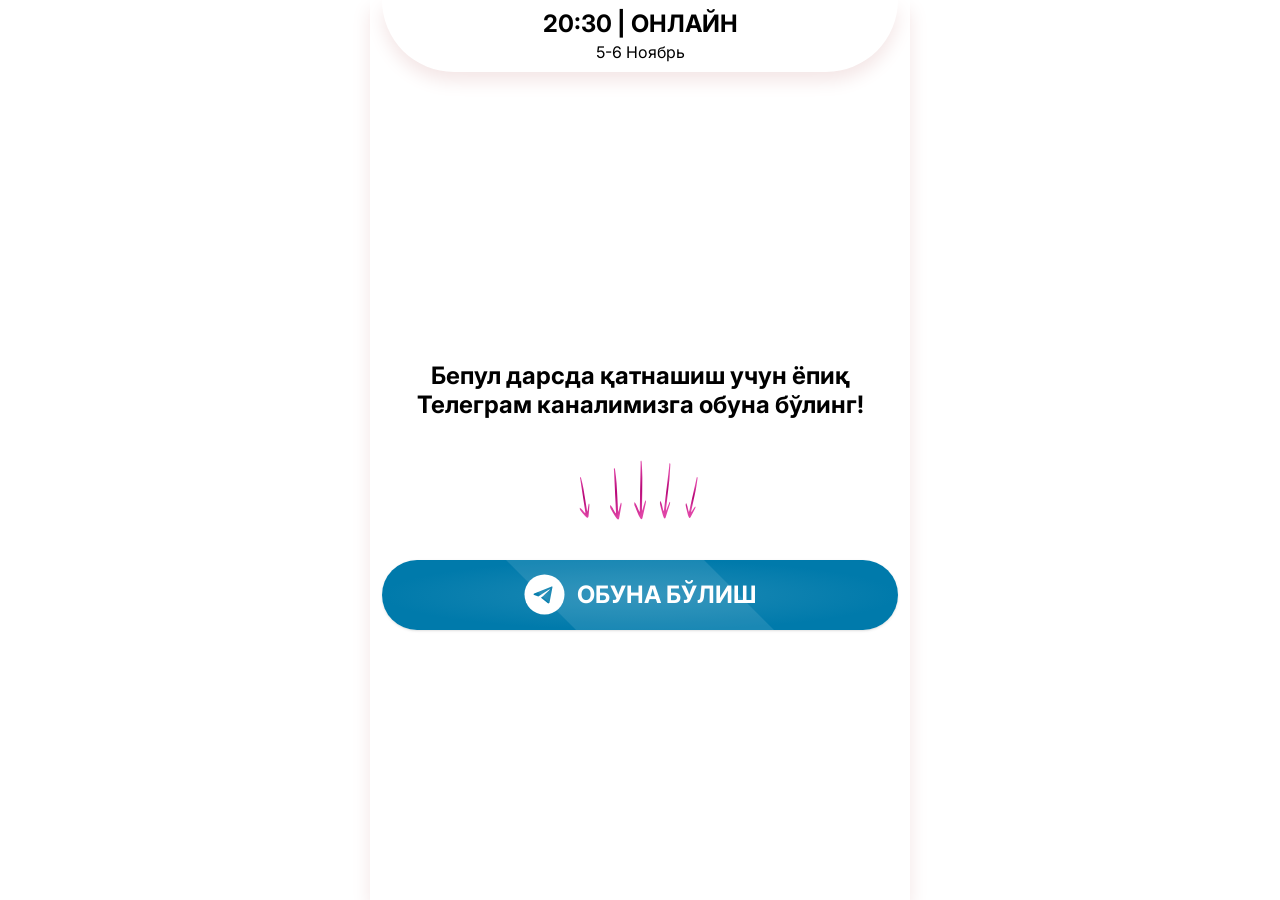
==== commit 9ae6f0c6: "commit" ====
--- a/telegram.html
+++ b/telegram.html
@@ -6,114 +6,70 @@
         content="width=device-width, user-scalable=no, initial-scale=1.0, maximum-scale=1.0, minimum-scale=1.0">
   <meta http-equiv="X-UA-Compatible" content="ie=edge">
   <link href="https://fonts.googleapis.com/css2?family=Inter:wght@300;700" rel="stylesheet" media="print" onload="this.media='all'">
-  <title>Ирода Раҳмонова</title>
-<style>
+  <style>
 /*! tailwindcss v4.1.5 | MIT License | https://tailwindcss.com */
-@layer properties{@supports (((-webkit-hyphens:none)) and (not (margin-trim:inline))) or ((-moz-orient:inline) and (not (color:rgb(from red r g b)))){*,:before,:after,::backdrop{--tw-border-style:solid;--tw-leading:initial;--tw-font-weight:initial;--tw-shadow:0 0 #0000;--tw-shadow-color:initial;--tw-shadow-alpha:100%;--tw-inset-shadow:0 0 #0000;--tw-inset-shadow-color:initial;--tw-inset-shadow-alpha:100%;--tw-ring-color:initial;--tw-ring-shadow:0 0 #0000;--tw-inset-ring-color:initial;--tw-inset-ring-shadow:0 0 #0000;--tw-ring-inset:initial;--tw-ring-offset-width:0px;--tw-ring-offset-color:#fff;--tw-ring-offset-shadow:0 0 #0000;--tw-blur:initial;--tw-brightness:initial;--tw-contrast:initial;--tw-grayscale:initial;--tw-hue-rotate:initial;--tw-invert:initial;--tw-opacity:initial;--tw-saturate:initial;--tw-sepia:initial;--tw-drop-shadow:initial;--tw-drop-shadow-color:initial;--tw-drop-shadow-alpha:100%;--tw-drop-shadow-size:initial}}}@layer theme{:root,:host{--font-sans:ui-sans-serif,system-ui,sans-serif,"Apple Color Emoji","Segoe UI Emoji","Segoe UI Symbol","Noto Color Emoji";--font-mono:ui-monospace,SFMono-Regular,Menlo,Monaco,Consolas,"Liberation Mono","Courier New",monospace;--color-red-200:oklch(88.5% .062 18.334);--color-red-500:oklch(63.7% .237 25.331);--color-red-600:oklch(57.7% .245 27.325);--color-green-200:oklch(92.5% .084 155.995);--color-green-500:oklch(72.3% .219 149.579);--color-green-600:oklch(62.7% .194 149.214);--color-blue-200:oklch(88.2% .059 254.128);--color-blue-500:oklch(62.3% .214 259.815);--color-blue-600:oklch(54.6% .245 262.881);--color-blue-700:oklch(48.8% .243 264.376);--color-purple-200:oklch(90.2% .063 306.703);--color-purple-500:oklch(62.7% .265 303.9);--color-purple-600:oklch(55.8% .288 302.321);--color-rose-50:oklch(96.9% .015 12.422);--color-rose-300:oklch(81% .117 11.638);--color-rose-800:oklch(45.5% .188 13.697);--color-slate-50:oklch(98.4% .003 247.858);--color-gray-100:oklch(96.7% .003 264.542);--color-gray-200:oklch(92.8% .006 264.531);--color-gray-300:oklch(87.2% .01 258.338);--color-gray-500:oklch(55.1% .027 264.364);--color-gray-600:oklch(44.6% .03 256.802);--color-gray-700:oklch(37.3% .034 259.733);--color-gray-800:oklch(27.8% .033 256.848);--color-black:#000;--color-white:#fff;--spacing:.25rem;--text-xs:.75rem;--text-xs--line-height:calc(1/.75);--text-sm:.875rem;--text-sm--line-height:calc(1.25/.875);--text-lg:1.125rem;--text-lg--line-height:calc(1.75/1.125);--text-xl:1.25rem;--text-xl--line-height:calc(1.75/1.25);--text-2xl:1.5rem;--text-2xl--line-height:calc(2/1.5);--text-3xl:1.875rem;--text-3xl--line-height:calc(2.25/1.875);--font-weight-light:300;--font-weight-medium:500;--font-weight-semibold:600;--font-weight-bold:700;--radius-md:.375rem;--radius-lg:.5rem;--radius-xl:.75rem;--radius-2xl:1rem;--animate-spin:spin 1s linear infinite;--animate-bounce:bounce 1s infinite;--default-font-family:var(--font-sans);--default-mono-font-family:var(--font-mono)}}@layer base{*,:after,:before,::backdrop{box-sizing:border-box;border:0 solid;margin:0;padding:0}::file-selector-button{box-sizing:border-box;border:0 solid;margin:0;padding:0}html,:host{-webkit-text-size-adjust:100%;tab-size:4;line-height:1.5;font-family:var(--default-font-family,ui-sans-serif,system-ui,sans-serif,"Apple Color Emoji","Segoe UI Emoji","Segoe UI Symbol","Noto Color Emoji");font-feature-settings:var(--default-font-feature-settings,normal);font-variation-settings:var(--default-font-variation-settings,normal);-webkit-tap-highlight-color:transparent}hr{height:0;color:inherit;border-top-width:1px}abbr:where([title]){-webkit-text-decoration:underline dotted;text-decoration:underline dotted}h1,h2,h3,h4,h5,h6{font-size:inherit;font-weight:inherit}a{color:inherit;-webkit-text-decoration:inherit;-webkit-text-decoration:inherit;-webkit-text-decoration:inherit;text-decoration:inherit}b,strong{font-weight:bolder}code,kbd,samp,pre{font-family:var(--default-mono-font-family,ui-monospace,SFMono-Regular,Menlo,Monaco,Consolas,"Liberation Mono","Courier New",monospace);font-feature-settings:var(--default-mono-font-feature-settings,normal);font-variation-settings:var(--default-mono-font-variation-settings,normal);font-size:1em}small{font-size:80%}sub,sup{vertical-align:baseline;font-size:75%;line-height:0;position:relative}sub{bottom:-.25em}sup{top:-.5em}table{text-indent:0;border-color:inherit;border-collapse:collapse}:-moz-focusring{outline:auto}progress{vertical-align:baseline}summary{display:list-item}ol,ul,menu{list-style:none}img,svg,video,canvas,audio,iframe,embed,object{vertical-align:middle;display:block}img,video{max-width:100%;height:auto}button,input,select,optgroup,textarea{font:inherit;font-feature-settings:inherit;font-variation-settings:inherit;letter-spacing:inherit;color:inherit;opacity:1;background-color:#0000;border-radius:0}::file-selector-button{font:inherit;font-feature-settings:inherit;font-variation-settings:inherit;letter-spacing:inherit;color:inherit;opacity:1;background-color:#0000;border-radius:0}:where(select:is([multiple],[size])) optgroup{font-weight:bolder}:where(select:is([multiple],[size])) optgroup option{padding-inline-start:20px}::file-selector-button{margin-inline-end:4px}::placeholder{opacity:1}@supports (not ((-webkit-appearance:-apple-pay-button))) or (contain-intrinsic-size:1px){::placeholder{color:currentColor}@supports (color:color-mix(in lab, red, red)){::placeholder{color:color-mix(in oklab,currentcolor 50%,transparent)}}}textarea{resize:vertical}::-webkit-search-decoration{-webkit-appearance:none}::-webkit-date-and-time-value{min-height:1lh;text-align:inherit}::-webkit-datetime-edit{display:inline-flex}::-webkit-datetime-edit-fields-wrapper{padding:0}::-webkit-datetime-edit{padding-block:0}::-webkit-datetime-edit-year-field{padding-block:0}::-webkit-datetime-edit-month-field{padding-block:0}::-webkit-datetime-edit-day-field{padding-block:0}::-webkit-datetime-edit-hour-field{padding-block:0}::-webkit-datetime-edit-minute-field{padding-block:0}::-webkit-datetime-edit-second-field{padding-block:0}::-webkit-datetime-edit-millisecond-field{padding-block:0}::-webkit-datetime-edit-meridiem-field{padding-block:0}:-moz-ui-invalid{box-shadow:none}button,input:where([type=button],[type=reset],[type=submit]){appearance:button}::file-selector-button{appearance:button}::-webkit-inner-spin-button{height:auto}::-webkit-outer-spin-button{height:auto}[hidden]:where(:not([hidden=until-found])){display:none!important}}@layer components;@layer utilities{.absolute{position:absolute}.fixed{position:fixed}.relative{position:relative}.inset-0{inset:calc(var(--spacing)*0)}.inset-\[0\]{inset:0}.top-0{top:calc(var(--spacing)*0)}.top-6{top:calc(var(--spacing)*6)}.right-6{right:calc(var(--spacing)*6)}.bottom-\[1px\]{bottom:1px}.left-0{left:calc(var(--spacing)*0)}.z-30{z-index:30}.z-50{z-index:50}.z-\[20\]{z-index:20}.container{width:100%}@media (min-width:40rem){.container{max-width:40rem}}@media (min-width:48rem){.container{max-width:48rem}}@media (min-width:64rem){.container{max-width:64rem}}@media (min-width:80rem){.container{max-width:80rem}}@media (min-width:96rem){.container{max-width:96rem}}.mx-3{margin-inline:calc(var(--spacing)*3)}.mx-auto{margin-inline:auto}.mt-4{margin-top:calc(var(--spacing)*4)}.mr-2{margin-right:calc(var(--spacing)*2)}.mb-1{margin-bottom:calc(var(--spacing)*1)}.mb-1\.5{margin-bottom:calc(var(--spacing)*1.5)}.mb-2{margin-bottom:calc(var(--spacing)*2)}.mb-3{margin-bottom:calc(var(--spacing)*3)}.mb-4{margin-bottom:calc(var(--spacing)*4)}.mb-5{margin-bottom:calc(var(--spacing)*5)}.mb-6{margin-bottom:calc(var(--spacing)*6)}.mb-8{margin-bottom:calc(var(--spacing)*8)}.mb-10{margin-bottom:calc(var(--spacing)*10)}.ml-2{margin-left:calc(var(--spacing)*2)}.block{display:block}.flex{display:flex}.grid{display:grid}.hidden{display:none}.inline-block{display:inline-block}.table{display:table}.aspect-\[563\/539\]{aspect-ratio:563/539}.aspect-square{aspect-ratio:1}.size-5{width:calc(var(--spacing)*5);height:calc(var(--spacing)*5)}.h-2{height:calc(var(--spacing)*2)}.h-12{height:calc(var(--spacing)*12)}.h-14{height:calc(var(--spacing)*14)}.h-\[30px\]{height:30px}.h-\[54px\]{height:54px}.h-full{height:100%}.min-h-screen{min-height:100vh}.w-1{width:calc(var(--spacing)*1)}.w-3{width:calc(var(--spacing)*3)}.w-6{width:calc(var(--spacing)*6)}.w-8{width:calc(var(--spacing)*8)}.w-12{width:calc(var(--spacing)*12)}.w-24{width:calc(var(--spacing)*24)}.w-32{width:calc(var(--spacing)*32)}.w-\[1px\]{width:1px}.w-full{width:100%}.max-w-\[520px\]{max-width:520px}.max-w-\[540px\]{max-width:540px}.shrink-0{flex-shrink:0}.grow{flex-grow:1}.animate-bounce{animation:var(--animate-bounce)}.animate-spin{animation:var(--animate-spin)}.cursor-pointer{cursor:pointer}.grid-cols-1{grid-template-columns:repeat(1,minmax(0,1fr))}.grid-cols-4{grid-template-columns:repeat(4,minmax(0,1fr))}.flex-col{flex-direction:column}.place-items-center{place-items:center}.items-center{align-items:center}.justify-between{justify-content:space-between}.justify-center{justify-content:center}.gap-1{gap:calc(var(--spacing)*1)}.gap-2{gap:calc(var(--spacing)*2)}.gap-3{gap:calc(var(--spacing)*3)}.gap-4{gap:calc(var(--spacing)*4)}.gap-5{gap:calc(var(--spacing)*5)}.gap-6{gap:calc(var(--spacing)*6)}.overflow-auto{overflow:auto}.overflow-hidden{overflow:hidden}.rounded{border-radius:.25rem}.rounded-2xl{border-radius:var(--radius-2xl)}.rounded-full{border-radius:3.40282e38px}.rounded-lg{border-radius:var(--radius-lg)}.rounded-md{border-radius:var(--radius-md)}.rounded-xl{border-radius:var(--radius-xl)}.border{border-style:var(--tw-border-style);border-width:1px}.border-4{border-style:var(--tw-border-style);border-width:4px}.border-none{--tw-border-style:none;border-style:none}.border-\[\#DFEDF4\]{border-color:#dfedf4}.border-blue-500{border-color:var(--color-blue-500)}.border-gray-200{border-color:var(--color-gray-200)}.border-gray-300{border-color:var(--color-gray-300)}.border-rose-300{border-color:var(--color-rose-300)}.border-t-transparent{border-top-color:#0000}.bg-\[\#0000004D\]{background-color:#0000004d}.bg-\[\#DFEDF4\]{background-color:#dfedf4}.bg-blue-200{background-color:var(--color-blue-200)}.bg-blue-500{background-color:var(--color-blue-500)}.bg-blue-600{background-color:var(--color-blue-600)}.bg-gray-100{background-color:var(--color-gray-100)}.bg-gray-600{background-color:var(--color-gray-600)}.bg-green-200{background-color:var(--color-green-200)}.bg-green-500{background-color:var(--color-green-500)}.bg-purple-200{background-color:var(--color-purple-200)}.bg-purple-500{background-color:var(--color-purple-500)}.bg-red-200{background-color:var(--color-red-200)}.bg-red-500{background-color:var(--color-red-500)}.bg-rose-50{background-color:var(--color-rose-50)}.bg-slate-50{background-color:var(--color-slate-50)}.bg-transparent{background-color:#0000}.bg-white{background-color:var(--color-white)}.p-2{padding:calc(var(--spacing)*2)}.p-3{padding:calc(var(--spacing)*3)}.p-4{padding:calc(var(--spacing)*4)}.p-5{padding:calc(var(--spacing)*5)}.p-6{padding:calc(var(--spacing)*6)}.px-2{padding-inline:calc(var(--spacing)*2)}.px-3{padding-inline:calc(var(--spacing)*3)}.px-4{padding-inline:calc(var(--spacing)*4)}.py-1{padding-block:calc(var(--spacing)*1)}.py-2{padding-block:calc(var(--spacing)*2)}.py-3{padding-block:calc(var(--spacing)*3)}.py-4{padding-block:calc(var(--spacing)*4)}.py-8{padding-block:calc(var(--spacing)*8)}.pt-1{padding-top:calc(var(--spacing)*1)}.pt-3{padding-top:calc(var(--spacing)*3)}.pl-4{padding-left:calc(var(--spacing)*4)}.pl-24{padding-left:calc(var(--spacing)*24)}.text-center{text-align:center}.text-right{text-align:right}.text-2xl{font-size:var(--text-2xl);line-height:var(--tw-leading,var(--text-2xl--line-height))}.text-3xl{font-size:var(--text-3xl);line-height:var(--tw-leading,var(--text-3xl--line-height))}.text-lg{font-size:var(--text-lg);line-height:var(--tw-leading,var(--text-lg--line-height))}.text-sm{font-size:var(--text-sm);line-height:var(--tw-leading,var(--text-sm--line-height))}.text-xl{font-size:var(--text-xl);line-height:var(--tw-leading,var(--text-xl--line-height))}.text-xs{font-size:var(--text-xs);line-height:var(--tw-leading,var(--text-xs--line-height))}.text-\[12px\]{font-size:12px}.text-\[14px\]{font-size:14px}.leading-\[1\.2\]{--tw-leading:1.2;line-height:1.2}.leading-\[1\]{--tw-leading:1;line-height:1}.font-bold{--tw-font-weight:var(--font-weight-bold);font-weight:var(--font-weight-bold)}.font-light{--tw-font-weight:var(--font-weight-light);font-weight:var(--font-weight-light)}.font-medium{--tw-font-weight:var(--font-weight-medium);font-weight:var(--font-weight-medium)}.font-semibold{--tw-font-weight:var(--font-weight-semibold);font-weight:var(--font-weight-semibold)}.whitespace-nowrap{white-space:nowrap}.text-\[\#28424E\]{color:#28424e}.text-\[\#D39000\]{color:#d39000}.text-black{color:var(--color-black)}.text-blue-600{color:var(--color-blue-600)}.text-gray-500{color:var(--color-gray-500)}.text-gray-700{color:var(--color-gray-700)}.text-gray-800{color:var(--color-gray-800)}.text-green-600{color:var(--color-green-600)}.text-purple-600{color:var(--color-purple-600)}.text-red-600{color:var(--color-red-600)}.text-rose-800{color:var(--color-rose-800)}.text-white{color:var(--color-white)}.uppercase{text-transform:uppercase}.opacity-0{opacity:0}.shadow-md{--tw-shadow:0 4px 6px -1px var(--tw-shadow-color,#0000001a),0 2px 4px -2px var(--tw-shadow-color,#0000001a);box-shadow:var(--tw-inset-shadow),var(--tw-inset-ring-shadow),var(--tw-ring-offset-shadow),var(--tw-ring-shadow),var(--tw-shadow)}.shadow-none{--tw-shadow:0 0 #0000;box-shadow:var(--tw-inset-shadow),var(--tw-inset-ring-shadow),var(--tw-ring-offset-shadow),var(--tw-ring-shadow),var(--tw-shadow)}.filter{filter:var(--tw-blur,)var(--tw-brightness,)var(--tw-contrast,)var(--tw-grayscale,)var(--tw-hue-rotate,)var(--tw-invert,)var(--tw-saturate,)var(--tw-sepia,)var(--tw-drop-shadow,)}}body{font-family:Inter,sans-serif}.custom-shadow{box-shadow:0 4px 18px #00000014}.bg-img{background-image:url(../img/bg.webp);background-position:50%;background-repeat:no-repeat;background-size:cover}.main-button{color:#fff;cursor:pointer;background:linear-gradient(90deg,#f1a500 0%,#d39000 52.88%,#f1a500 100%);border-radius:9999px;height:70px;font-size:1.5rem;font-weight:700;line-height:2rem;position:relative;overflow:hidden;box-shadow:0 1px 3px #0000001a,0 1px 2px -1px #0000001a}.submit-button{color:#fff;cursor:pointer;background:linear-gradient(90deg,#f1a500 0%,#d39000 52.88%,#f1a500 100%);border-radius:9999px;width:100%;height:4rem;font-size:1.5rem;font-weight:700;line-height:2rem;display:block;position:relative;overflow:hidden;box-shadow:0 1px 3px #0000001a,0 1px 2px -1px #0000001a}.main-button:before{content:"";background:#ffffff1a;width:200%;height:200%;animation:2s infinite shine;position:absolute;top:-50%;left:-50%;transform:rotate(45deg)}@keyframes shine{0%{transform:translate(-100%)rotate(45deg)}to{transform:translate(100%)rotate(45deg)}}@property --tw-border-style{syntax:"*";inherits:false;initial-value:solid}@property --tw-leading{syntax:"*";inherits:false}@property --tw-font-weight{syntax:"*";inherits:false}@property --tw-shadow{syntax:"*";inherits:false;initial-value:0 0 #0000}@property --tw-shadow-color{syntax:"*";inherits:false}@property --tw-shadow-alpha{syntax:"<percentage>";inherits:false;initial-value:100%}@property --tw-inset-shadow{syntax:"*";inherits:false;initial-value:0 0 #0000}@property --tw-inset-shadow-color{syntax:"*";inherits:false}@property --tw-inset-shadow-alpha{syntax:"<percentage>";inherits:false;initial-value:100%}@property --tw-ring-color{syntax:"*";inherits:false}@property --tw-ring-shadow{syntax:"*";inherits:false;initial-value:0 0 #0000}@property --tw-inset-ring-color{syntax:"*";inherits:false}@property --tw-inset-ring-shadow{syntax:"*";inherits:false;initial-value:0 0 #0000}@property --tw-ring-inset{syntax:"*";inherits:false}@property --tw-ring-offset-width{syntax:"<length>";inherits:false;initial-value:0}@property --tw-ring-offset-color{syntax:"*";inherits:false;initial-value:#fff}@property --tw-ring-offset-shadow{syntax:"*";inherits:false;initial-value:0 0 #0000}@property --tw-blur{syntax:"*";inherits:false}@property --tw-brightness{syntax:"*";inherits:false}@property --tw-contrast{syntax:"*";inherits:false}@property --tw-grayscale{syntax:"*";inherits:false}@property --tw-hue-rotate{syntax:"*";inherits:false}@property --tw-invert{syntax:"*";inherits:false}@property --tw-opacity{syntax:"*";inherits:false}@property --tw-saturate{syntax:"*";inherits:false}@property --tw-sepia{syntax:"*";inherits:false}@property --tw-drop-shadow{syntax:"*";inherits:false}@property --tw-drop-shadow-color{syntax:"*";inherits:false}@property --tw-drop-shadow-alpha{syntax:"<percentage>";inherits:false;initial-value:100%}@property --tw-drop-shadow-size{syntax:"*";inherits:false}@keyframes spin{to{transform:rotate(360deg)}}@keyframes bounce{0%,to{animation-timing-function:cubic-bezier(.8,0,1,1);transform:translateY(-25%)}50%{animation-timing-function:cubic-bezier(0,0,.2,1);transform:none}}
+@layer properties{@supports (((-webkit-hyphens:none)) and (not (margin-trim:inline))) or ((-moz-orient:inline) and (not (color:rgb(from red r g b)))){*,:before,:after,::backdrop{--tw-border-style:solid;--tw-leading:initial;--tw-font-weight:initial;--tw-backdrop-blur:initial;--tw-backdrop-brightness:initial;--tw-backdrop-contrast:initial;--tw-backdrop-grayscale:initial;--tw-backdrop-hue-rotate:initial;--tw-backdrop-invert:initial;--tw-backdrop-opacity:initial;--tw-backdrop-saturate:initial;--tw-backdrop-sepia:initial;--tw-outline-style:solid;--tw-shadow:0 0 #0000;--tw-shadow-color:initial;--tw-shadow-alpha:100%;--tw-inset-shadow:0 0 #0000;--tw-inset-shadow-color:initial;--tw-inset-shadow-alpha:100%;--tw-ring-color:initial;--tw-ring-shadow:0 0 #0000;--tw-inset-ring-color:initial;--tw-inset-ring-shadow:0 0 #0000;--tw-ring-inset:initial;--tw-ring-offset-width:0px;--tw-ring-offset-color:#fff;--tw-ring-offset-shadow:0 0 #0000}}}@layer theme{:root,:host{--font-sans:ui-sans-serif,system-ui,sans-serif,"Apple Color Emoji","Segoe UI Emoji","Segoe UI Symbol","Noto Color Emoji";--font-mono:ui-monospace,SFMono-Regular,Menlo,Monaco,Consolas,"Liberation Mono","Courier New",monospace;--color-red-200:oklch(88.5% .062 18.334);--color-red-500:oklch(63.7% .237 25.331);--color-red-600:oklch(57.7% .245 27.325);--color-green-200:oklch(92.5% .084 155.995);--color-green-500:oklch(72.3% .219 149.579);--color-green-600:oklch(62.7% .194 149.214);--color-blue-200:oklch(88.2% .059 254.128);--color-blue-500:oklch(62.3% .214 259.815);--color-blue-600:oklch(54.6% .245 262.881);--color-blue-700:oklch(48.8% .243 264.376);--color-purple-200:oklch(90.2% .063 306.703);--color-purple-500:oklch(62.7% .265 303.9);--color-purple-600:oklch(55.8% .288 302.321);--color-rose-50:oklch(96.9% .015 12.422);--color-rose-300:oklch(81% .117 11.638);--color-rose-800:oklch(45.5% .188 13.697);--color-slate-50:oklch(98.4% .003 247.858);--color-gray-100:oklch(96.7% .003 264.542);--color-gray-200:oklch(92.8% .006 264.531);--color-gray-300:oklch(87.2% .01 258.338);--color-gray-500:oklch(55.1% .027 264.364);--color-gray-600:oklch(44.6% .03 256.802);--color-gray-700:oklch(37.3% .034 259.733);--color-gray-800:oklch(27.8% .033 256.848);--color-black:#000;--color-white:#fff;--spacing:.25rem;--text-xs:.75rem;--text-xs--line-height:calc(1/.75);--text-sm:.875rem;--text-sm--line-height:calc(1.25/.875);--text-lg:1.125rem;--text-lg--line-height:calc(1.75/1.125);--text-xl:1.25rem;--text-xl--line-height:calc(1.75/1.25);--text-2xl:1.5rem;--text-2xl--line-height:calc(2/1.5);--text-3xl:1.875rem;--text-3xl--line-height:calc(2.25/1.875);--font-weight-light:300;--font-weight-medium:500;--font-weight-semibold:600;--font-weight-bold:700;--radius-md:.375rem;--radius-lg:.5rem;--radius-xl:.75rem;--radius-2xl:1rem;--animate-spin:spin 1s linear infinite;--animate-bounce:bounce 1s infinite;--default-font-family:var(--font-sans);--default-mono-font-family:var(--font-mono)}}@layer base{*,:after,:before,::backdrop{box-sizing:border-box;border:0 solid;margin:0;padding:0}::file-selector-button{box-sizing:border-box;border:0 solid;margin:0;padding:0}html,:host{-webkit-text-size-adjust:100%;tab-size:4;line-height:1.5;font-family:var(--default-font-family,ui-sans-serif,system-ui,sans-serif,"Apple Color Emoji","Segoe UI Emoji","Segoe UI Symbol","Noto Color Emoji");font-feature-settings:var(--default-font-feature-settings,normal);font-variation-settings:var(--default-font-variation-settings,normal);-webkit-tap-highlight-color:transparent}hr{height:0;color:inherit;border-top-width:1px}abbr:where([title]){-webkit-text-decoration:underline dotted;text-decoration:underline dotted}h1,h2,h3,h4,h5,h6{font-size:inherit;font-weight:inherit}a{color:inherit;-webkit-text-decoration:inherit;-webkit-text-decoration:inherit;-webkit-text-decoration:inherit;text-decoration:inherit}b,strong{font-weight:bolder}code,kbd,samp,pre{font-family:var(--default-mono-font-family,ui-monospace,SFMono-Regular,Menlo,Monaco,Consolas,"Liberation Mono","Courier New",monospace);font-feature-settings:var(--default-mono-font-feature-settings,normal);font-variation-settings:var(--default-mono-font-variation-settings,normal);font-size:1em}small{font-size:80%}sub,sup{vertical-align:baseline;font-size:75%;line-height:0;position:relative}sub{bottom:-.25em}sup{top:-.5em}table{text-indent:0;border-color:inherit;border-collapse:collapse}:-moz-focusring{outline:auto}progress{vertical-align:baseline}summary{display:list-item}ol,ul,menu{list-style:none}img,svg,video,canvas,audio,iframe,embed,object{vertical-align:middle;display:block}img,video{max-width:100%;height:auto}button,input,select,optgroup,textarea{font:inherit;font-feature-settings:inherit;font-variation-settings:inherit;letter-spacing:inherit;color:inherit;opacity:1;background-color:#0000;border-radius:0}::file-selector-button{font:inherit;font-feature-settings:inherit;font-variation-settings:inherit;letter-spacing:inherit;color:inherit;opacity:1;background-color:#0000;border-radius:0}:where(select:is([multiple],[size])) optgroup{font-weight:bolder}:where(select:is([multiple],[size])) optgroup option{padding-inline-start:20px}::file-selector-button{margin-inline-end:4px}::placeholder{opacity:1}@supports (not ((-webkit-appearance:-apple-pay-button))) or (contain-intrinsic-size:1px){::placeholder{color:currentColor}@supports (color:color-mix(in lab, red, red)){::placeholder{color:color-mix(in oklab,currentcolor 50%,transparent)}}}textarea{resize:vertical}::-webkit-search-decoration{-webkit-appearance:none}::-webkit-date-and-time-value{min-height:1lh;text-align:inherit}::-webkit-datetime-edit{display:inline-flex}::-webkit-datetime-edit-fields-wrapper{padding:0}::-webkit-datetime-edit{padding-block:0}::-webkit-datetime-edit-year-field{padding-block:0}::-webkit-datetime-edit-month-field{padding-block:0}::-webkit-datetime-edit-day-field{padding-block:0}::-webkit-datetime-edit-hour-field{padding-block:0}::-webkit-datetime-edit-minute-field{padding-block:0}::-webkit-datetime-edit-second-field{padding-block:0}::-webkit-datetime-edit-millisecond-field{padding-block:0}::-webkit-datetime-edit-meridiem-field{padding-block:0}:-moz-ui-invalid{box-shadow:none}button,input:where([type=button],[type=reset],[type=submit]){appearance:button}::file-selector-button{appearance:button}::-webkit-inner-spin-button{height:auto}::-webkit-outer-spin-button{height:auto}[hidden]:where(:not([hidden=until-found])){display:none!important}}@layer components;@layer utilities{.absolute{position:absolute}.fixed{position:fixed}.relative{position:relative}.inset-0{inset:calc(var(--spacing)*0)}.inset-\[0\]{inset:0}.top-6{top:calc(var(--spacing)*6)}.top-\[24px\]{top:24px}.right-6{right:calc(var(--spacing)*6)}.right-\[24px\]{right:24px}.bottom-\[1px\]{bottom:1px}.z-30{z-index:30}.z-\[20\]{z-index:20}.mx-3{margin-inline:calc(var(--spacing)*3)}.mx-auto{margin-inline:auto}.mb-1{margin-bottom:calc(var(--spacing)*1)}.mb-1\.5{margin-bottom:calc(var(--spacing)*1.5)}.mb-2{margin-bottom:calc(var(--spacing)*2)}.mb-3{margin-bottom:calc(var(--spacing)*3)}.mb-4{margin-bottom:calc(var(--spacing)*4)}.mb-5{margin-bottom:calc(var(--spacing)*5)}.mb-6{margin-bottom:calc(var(--spacing)*6)}.mb-10{margin-bottom:calc(var(--spacing)*10)}.mb-\[16px\]{margin-bottom:16px}.block{display:block}.flex{display:flex}.grid{display:grid}.hidden{display:none}.table{display:table}.aspect-\[750\/700\]{aspect-ratio:750/700}.aspect-square{aspect-ratio:1}.size-5{width:calc(var(--spacing)*5);height:calc(var(--spacing)*5)}.h-14{height:calc(var(--spacing)*14)}.h-\[52px\]{height:52px}.h-\[54px\]{height:54px}.min-h-screen{min-height:100vh}.w-3{width:calc(var(--spacing)*3)}.w-4{width:calc(var(--spacing)*4)}.w-4\/5{width:80%}.w-6{width:calc(var(--spacing)*6)}.w-24{width:calc(var(--spacing)*24)}.w-32{width:calc(var(--spacing)*32)}.w-\[6ch\]{width:6ch}.w-\[12px\]{width:12px}.w-full{width:100%}.max-w-\[520px\]{max-width:520px}.max-w-\[540px\]{max-width:540px}.shrink-0{flex-shrink:0}.grow{flex-grow:1}.animate-bounce{animation:var(--animate-bounce)}.cursor-pointer{cursor:pointer}.flex-col{flex-direction:column}.place-items-center{place-items:center}.items-center{align-items:center}.justify-center{justify-content:center}.gap-1{gap:calc(var(--spacing)*1)}.gap-2{gap:calc(var(--spacing)*2)}.gap-3{gap:calc(var(--spacing)*3)}.gap-5{gap:calc(var(--spacing)*5)}.gap-10{gap:calc(var(--spacing)*10)}.overflow-auto{overflow:auto}.overflow-hidden{overflow:hidden}.rounded-2xl{border-radius:var(--radius-2xl)}.rounded-lg{border-radius:var(--radius-lg)}.rounded-xl{border-radius:var(--radius-xl)}.rounded-b-\[72px\]{border-bottom-right-radius:72px;border-bottom-left-radius:72px}.border{border-style:var(--tw-border-style);border-width:1px}.border-none{--tw-border-style:none;border-style:none}.border-\[\#bed4da\]{border-color:#bed4da}.border-gray-300{border-color:var(--color-gray-300)}.border-rose-300{border-color:var(--color-rose-300)}.bg-\[\#0000004D\]{background-color:#0000004d}.bg-\[\#89000011\]{background-color:#89000011}.bg-\[\#F3F7F8\]{background-color:#f3f7f8}.bg-rose-50{background-color:var(--color-rose-50)}.bg-slate-50{background-color:var(--color-slate-50)}.bg-transparent{background-color:#0000}.bg-white{background-color:var(--color-white)}.p-2{padding:calc(var(--spacing)*2)}.p-4{padding:calc(var(--spacing)*4)}.p-5{padding:calc(var(--spacing)*5)}.px-3{padding-inline:calc(var(--spacing)*3)}.px-4{padding-inline:calc(var(--spacing)*4)}.py-2{padding-block:calc(var(--spacing)*2)}.pl-4{padding-left:calc(var(--spacing)*4)}.pl-24{padding-left:calc(var(--spacing)*24)}.text-center{text-align:center}.text-2xl{font-size:var(--text-2xl);line-height:var(--tw-leading,var(--text-2xl--line-height))}.text-lg{font-size:var(--text-lg);line-height:var(--tw-leading,var(--text-lg--line-height))}.text-xl{font-size:var(--text-xl);line-height:var(--tw-leading,var(--text-xl--line-height))}.text-\[14px\]{font-size:14px}.text-\[28px\]{font-size:28px}.leading-\[1\.2\]{--tw-leading:1.2;line-height:1.2}.font-bold{--tw-font-weight:var(--font-weight-bold);font-weight:var(--font-weight-bold)}.font-light{--tw-font-weight:var(--font-weight-light);font-weight:var(--font-weight-light)}.text-\[\#48635B\]{color:#48635b}.text-\[\#890000\]{color:#890000}.text-\[\#FF0000\]{color:red}.text-black{color:var(--color-black)}.text-gray-500{color:var(--color-gray-500)}.text-rose-800{color:var(--color-rose-800)}.uppercase{text-transform:uppercase}.opacity-0{opacity:0}.backdrop-blur-\[5px\]{--tw-backdrop-blur:blur(5px);-webkit-backdrop-filter:var(--tw-backdrop-blur,)var(--tw-backdrop-brightness,)var(--tw-backdrop-contrast,)var(--tw-backdrop-grayscale,)var(--tw-backdrop-hue-rotate,)var(--tw-backdrop-invert,)var(--tw-backdrop-opacity,)var(--tw-backdrop-saturate,)var(--tw-backdrop-sepia,);backdrop-filter:var(--tw-backdrop-blur,)var(--tw-backdrop-brightness,)var(--tw-backdrop-contrast,)var(--tw-backdrop-grayscale,)var(--tw-backdrop-hue-rotate,)var(--tw-backdrop-invert,)var(--tw-backdrop-opacity,)var(--tw-backdrop-saturate,)var(--tw-backdrop-sepia,)}.focus\:outline-0:focus{outline-style:var(--tw-outline-style);outline-width:0}}body{font-family:Inter,sans-serif}.custom-shadow{box-shadow:0 9px 18px #f4e6e6}.main-button{cursor:pointer;height:70px;font-size:var(--text-2xl);line-height:var(--tw-leading,var(--text-2xl--line-height));--tw-font-weight:var(--font-weight-bold);font-weight:var(--font-weight-bold);color:var(--color-white);--tw-shadow:0 1px 3px 0 var(--tw-shadow-color,#0000001a),0 1px 2px -1px var(--tw-shadow-color,#0000001a);box-shadow:var(--tw-inset-shadow),var(--tw-inset-ring-shadow),var(--tw-ring-offset-shadow),var(--tw-ring-shadow),var(--tw-shadow);background:radial-gradient(50% 50%,#b50374 0%,#df43a6 100%);border-radius:3.40282e38px;position:relative;overflow:hidden}.tg-button{cursor:pointer;height:70px;font-size:var(--text-2xl);line-height:var(--tw-leading,var(--text-2xl--line-height));--tw-font-weight:var(--font-weight-bold);font-weight:var(--font-weight-bold);color:var(--color-white);--tw-shadow:0 1px 3px 0 var(--tw-shadow-color,#0000001a),0 1px 2px -1px var(--tw-shadow-color,#0000001a);box-shadow:var(--tw-inset-shadow),var(--tw-inset-ring-shadow),var(--tw-ring-offset-shadow),var(--tw-ring-shadow),var(--tw-shadow);background:radial-gradient(50% 50%,#1e8ab5 0%,#007aab 100%);border-radius:3.40282e38px;position:relative;overflow:hidden}.submit-button{height:calc(var(--spacing)*16);cursor:pointer;width:100%;font-size:var(--text-2xl);line-height:var(--tw-leading,var(--text-2xl--line-height));--tw-font-weight:var(--font-weight-bold);font-weight:var(--font-weight-bold);color:var(--color-white);--tw-shadow:0 1px 3px 0 var(--tw-shadow-color,#0000001a),0 1px 2px -1px var(--tw-shadow-color,#0000001a);box-shadow:var(--tw-inset-shadow),var(--tw-inset-ring-shadow),var(--tw-ring-offset-shadow),var(--tw-ring-shadow),var(--tw-shadow);background:radial-gradient(50% 50%,#b50374 0%,#df43a6 100%);border-radius:3.40282e38px;position:relative;overflow:hidden}.main-button:before,.tg-button:before{content:"";background:#ffffff1a;width:200%;height:200%;animation:2s infinite shine;position:absolute;top:-50%;left:-50%;transform:rotate(45deg)}@keyframes shine{0%{transform:translate(-100%)rotate(45deg)}to{transform:translate(100%)rotate(45deg)}}@property --tw-border-style{syntax:"*";inherits:false;initial-value:solid}@property --tw-leading{syntax:"*";inherits:false}@property --tw-font-weight{syntax:"*";inherits:false}@property --tw-backdrop-blur{syntax:"*";inherits:false}@property --tw-backdrop-brightness{syntax:"*";inherits:false}@property --tw-backdrop-contrast{syntax:"*";inherits:false}@property --tw-backdrop-grayscale{syntax:"*";inherits:false}@property --tw-backdrop-hue-rotate{syntax:"*";inherits:false}@property --tw-backdrop-invert{syntax:"*";inherits:false}@property --tw-backdrop-opacity{syntax:"*";inherits:false}@property --tw-backdrop-saturate{syntax:"*";inherits:false}@property --tw-backdrop-sepia{syntax:"*";inherits:false}@property --tw-outline-style{syntax:"*";inherits:false;initial-value:solid}@property --tw-shadow{syntax:"*";inherits:false;initial-value:0 0 #0000}@property --tw-shadow-color{syntax:"*";inherits:false}@property --tw-shadow-alpha{syntax:"<percentage>";inherits:false;initial-value:100%}@property --tw-inset-shadow{syntax:"*";inherits:false;initial-value:0 0 #0000}@property --tw-inset-shadow-color{syntax:"*";inherits:false}@property --tw-inset-shadow-alpha{syntax:"<percentage>";inherits:false;initial-value:100%}@property --tw-ring-color{syntax:"*";inherits:false}@property --tw-ring-shadow{syntax:"*";inherits:false;initial-value:0 0 #0000}@property --tw-inset-ring-color{syntax:"*";inherits:false}@property --tw-inset-ring-shadow{syntax:"*";inherits:false;initial-value:0 0 #0000}@property --tw-ring-inset{syntax:"*";inherits:false}@property --tw-ring-offset-width{syntax:"<length>";inherits:false;initial-value:0}@property --tw-ring-offset-color{syntax:"*";inherits:false;initial-value:#fff}@property --tw-ring-offset-shadow{syntax:"*";inherits:false;initial-value:0 0 #0000}@keyframes spin{to{transform:rotate(360deg)}}@keyframes bounce{0%,to{animation-timing-function:cubic-bezier(.8,0,1,1);transform:translateY(-25%)}50%{animation-timing-function:cubic-bezier(0,0,.2,1);transform:none}}
 </style>
+  <title>Ирода Рахмонова</title>
 </head>
 <body>
 
-<div class="max-w-[540px] bg-img mx-auto">
-  <div class="flex flex-col gap-5 min-h-screen custom-shadow pt-3">
-    <div class="flex items-center justify-center gap-4 py-3 bg-white rounded-xl custom-shadow mx-3">
-      <svg width="24" height="24" viewBox="0 0 26 26" fill="none" xmlns="http://www.w3.org/2000/svg">
-        <g clip-path="url(#clip0_1_808)">
-          <path
-            d="M8.66667 13H6.5C5.30508 13 4.33333 13.9718 4.33333 15.1667V17.3333C4.33333 18.5283 5.30508 19.5 6.5 19.5H8.66667C9.86158 19.5 10.8333 18.5283 10.8333 17.3333V15.1667C10.8333 13.9718 9.86158 13 8.66667 13ZM6.5 17.3333V15.1667H8.66667V17.3333H6.5ZM20.5833 2.16667H19.5V1.08333C19.5 0.485333 19.0158 0 18.4167 0C17.8176 0 17.3333 0.485333 17.3333 1.08333V2.16667H8.66667V1.08333C8.66667 0.485333 8.18242 0 7.58333 0C6.98425 0 6.5 0.485333 6.5 1.08333V2.16667H5.41667C2.42992 2.16667 0 4.59658 0 7.58333V20.5833C0 23.5701 2.42992 26 5.41667 26H20.5833C23.5701 26 26 23.5701 26 20.5833V7.58333C26 4.59658 23.5701 2.16667 20.5833 2.16667ZM5.41667 4.33333H20.5833C22.3752 4.33333 23.8333 5.7915 23.8333 7.58333V8.66667H2.16667V7.58333C2.16667 5.7915 3.62483 4.33333 5.41667 4.33333ZM20.5833 23.8333H5.41667C3.62483 23.8333 2.16667 22.3752 2.16667 20.5833V10.8333H23.8333V20.5833C23.8333 22.3752 22.3752 23.8333 20.5833 23.8333Z"
-            fill="url(#paint0_linear_1_808)"/>
-        </g>
+<div class="max-w-[540px] mx-auto">
+  <div class="flex flex-col gap-5 min-h-screen custom-shadow">
+    <div class="flex flex-col items-center justify-center py-2 bg-white rounded-b-[72px] custom-shadow mx-3">
+      <div class="uppercase font-bold text-2xl">20:30 | ОНЛАЙН</div>
+      <div>5-6 Ноябрь</div>
+    </div>
+
+    <div class="flex flex-col gap-10 grow justify-center px-3">
+      <h1 class="text-2xl text-center font-bold leading-[1.2] mx-3">
+        Бепул дарсда қатнашиш учун ёпиқ Телеграм каналимизга обуна бўлинг!
+      </h1>
+
+      <svg class="w-32 mx-auto animate-bounce" viewBox="0 0 129 60" fill="none" xmlns="http://www.w3.org/2000/svg">
+        <path d="M4.28397 17.0965C5.01489 17.3208 5.08687 18.0772 5.21601 18.6493C6.02739 22.074 6.94851 25.4744 7.54045 28.9477C8.78089 36.0964 9.83845 43.2855 11.0017 50.4083C11.0943 50.9885 11.2234 51.5607 11.4297 52.1586C12.031 49.4509 12.1814 46.7143 12.8233 44.0405C13.0102 44.042 13.1604 44.0516 13.3473 44.0532C13.4279 44.5073 13.5856 44.9873 13.5564 45.4658C13.2786 49.2175 12.9681 53.0194 12.6171 56.7873C12.4891 58.1888 11.7815 58.603 10.7792 57.8809C10.0163 57.3204 9.31452 56.6177 8.68591 55.8987C7.33955 54.3088 6.02578 52.6689 4.71199 51.0289C3.86052 49.9302 3.84452 49.7621 3.79829 48.0989C6.25848 49.2275 7.31048 52.0411 9.37576 53.7292C9.36035 53.1748 9.43009 52.7302 9.35353 52.3181C7.66803 41.2774 5.98654 30.2788 4.30104 19.2382C4.20048 18.5739 3.8399 17.9243 4.28397 17.0965Z" fill="url(#paint0_radial_2011_1014)"/>
+        <path d="M38.5218 7.96836C39.3327 8.44494 39.3281 9.38296 39.4101 10.1133C39.9451 14.496 40.6085 18.8799 40.8867 23.2602C41.4846 32.2817 41.8685 41.3012 42.3811 50.2699C42.4203 50.9999 42.5023 51.7302 42.6697 52.5135C43.6694 49.3959 44.1562 46.1171 45.1985 43.052C45.4122 43.1061 45.5832 43.1598 45.7969 43.2139C45.8369 43.7876 45.9623 44.4141 45.8739 44.9866C45.1243 49.4615 44.3318 53.9882 43.4966 58.4624C43.1889 60.1272 42.3314 60.4319 41.267 59.2755C40.4581 58.382 39.7356 57.333 39.0987 56.2848C37.7403 53.9791 36.425 51.6216 35.1096 49.2642C34.2613 47.6929 34.2623 47.4844 34.4006 45.4532C37.0871 47.5107 37.9678 51.2191 40.1379 53.845C40.184 53.1679 40.3149 52.648 40.2747 52.1265C39.6149 38.2576 38.9548 24.4409 38.295 10.572C38.2563 9.73783 37.9182 8.84872 38.5218 7.96836Z" fill="url(#paint1_radial_2011_1014)"/>
+        <path d="M65.5104 0.481444C66.2869 1.10836 66.2196 2.16637 66.2525 2.99958C66.4929 8.00404 66.8611 13.024 66.8457 17.9975C66.8386 28.2436 66.6184 38.464 66.5299 48.641C66.5202 49.4691 66.5532 50.3023 66.6676 51.2046C67.8725 47.7964 68.577 44.1499 69.8208 40.8056C70.0303 40.8901 70.1971 40.9695 70.4065 41.0541C70.4081 41.7058 70.4911 42.4266 70.3647 43.0629C69.3185 48.0303 68.2259 53.0514 67.0943 58.0085C66.6763 59.8534 65.8011 60.103 64.8174 58.6811C64.0708 57.5839 63.4207 56.3207 62.8559 55.0679C61.6559 52.3167 60.5024 49.5119 59.3488 46.7071C58.6082 44.8407 58.6231 44.6056 58.8968 42.3286C61.4372 44.9456 62.0672 49.2272 64.0548 52.4289C64.1461 51.6699 64.3114 51.0976 64.3061 50.5046C64.5754 34.7817 64.841 19.1176 65.1103 3.39466C65.1275 2.44903 64.8499 1.40856 65.5104 0.481444Z" fill="url(#paint2_radial_2011_1014)"/>
+        <path d="M94.6334 3.03647C95.235 3.7867 95.0749 4.77177 95.0222 5.56507C94.7418 10.3384 94.569 15.1525 94.0733 19.8445C93.0734 29.5156 91.8941 39.119 90.8313 48.7083C90.7427 49.488 90.69 50.2813 90.7002 51.1565C92.0587 48.1848 93.0133 44.8862 94.3988 41.9829C94.5693 42.1054 94.7039 42.2144 94.8744 42.3369C94.8125 42.9525 94.8134 43.6499 94.6439 44.2248C93.2695 48.7007 91.8503 53.2178 90.4041 57.6666C89.8685 59.3229 89.0977 59.38 88.3965 57.837C87.866 56.6489 87.434 55.3238 87.0737 54.0258C86.3169 51.1839 85.6049 48.3007 84.8929 45.4176C84.4421 43.5045 84.4777 43.2856 84.932 41.192C86.8453 44.1807 86.9674 48.3512 88.3525 51.7792C88.5039 51.0813 88.7004 50.5747 88.7535 50.0139C90.5084 35.226 92.2545 20.4929 94.0095 5.70499C94.1159 4.8158 93.98 3.77695 94.6334 3.03647Z" fill="url(#paint3_radial_2011_1014)"/>
+        <path d="M122.151 17.0575C122.694 17.8262 122.492 18.5316 122.402 19.124C121.9 22.7004 121.5 26.3426 120.795 29.7877C119.363 36.8958 117.761 43.8944 116.272 50.9195C116.149 51.49 116.06 52.0825 116.027 52.7579C117.479 50.91 118.558 48.6819 120.032 46.8951C120.19 47.0437 120.315 47.1705 120.473 47.3191C120.383 47.7721 120.35 48.308 120.159 48.6953C118.619 51.6935 117.034 54.7089 115.426 57.6633C114.83 58.7641 114.085 58.5614 113.485 57.152C113.033 56.0698 112.681 54.9139 112.398 53.8018C111.808 51.377 111.263 48.9349 110.718 46.4928C110.377 44.8793 110.422 44.7225 110.961 43.2598C112.656 46.1673 112.571 49.4094 113.738 52.4853C113.917 51.9977 114.131 51.6715 114.209 51.2577C116.617 40.4612 119.013 29.704 121.421 18.9075C121.567 18.2586 121.486 17.4173 122.151 17.0575Z" fill="url(#paint4_radial_2011_1014)"/>
         <defs>
-          <linearGradient id="paint0_linear_1_808" x1="0" y1="13" x2="26" y2="13" gradientUnits="userSpaceOnUse">
-            <stop stop-color="#F1A500"/>
-            <stop offset="0.528846" stop-color="#D39000"/>
-            <stop offset="1" stop-color="#F1A500"/>
-          </linearGradient>
-          <clipPath id="clip0_1_808">
-            <rect width="26" height="26" fill="white"/>
-          </clipPath>
+          <radialGradient id="paint0_radial_2011_1014" cx="0" cy="0" r="1" gradientUnits="userSpaceOnUse" gradientTransform="translate(7.79972 37.7101) rotate(167.513) scale(5.05942 20.8862)">
+            <stop stop-color="#B50374"/>
+            <stop offset="1" stop-color="#DF43A6"/>
+          </radialGradient>
+          <radialGradient id="paint1_radial_2011_1014" cx="0" cy="0" r="1" gradientUnits="userSpaceOnUse" gradientTransform="translate(40.1758 33.9656) rotate(-179.467) scale(5.78069 25.9807)">
+            <stop stop-color="#B50374"/>
+            <stop offset="1" stop-color="#DF43A6"/>
+          </radialGradient>
+          <radialGradient id="paint2_radial_2011_1014" cx="0" cy="0" r="1" gradientUnits="userSpaceOnUse" gradientTransform="translate(65.4215 30) rotate(-173.11) scale(5.80039 29.316)">
+            <stop stop-color="#B50374"/>
+            <stop offset="1" stop-color="#DF43A6"/>
+          </radialGradient>
+          <radialGradient id="paint3_radial_2011_1014" cx="0" cy="0" r="1" gradientUnits="userSpaceOnUse" gradientTransform="translate(91.6941 30.8846) rotate(-159.29) scale(5.17964 27.0881)">
+            <stop stop-color="#B50374"/>
+            <stop offset="1" stop-color="#DF43A6"/>
+          </radialGradient>
+          <radialGradient id="paint4_radial_2011_1014" cx="0" cy="0" r="1" gradientUnits="userSpaceOnUse" gradientTransform="translate(117.969 37.506) rotate(-147.119) scale(5.44575 19.4432)">
+            <stop stop-color="#B50374"/>
+            <stop offset="1" stop-color="#DF43A6"/>
+          </radialGradient>
         </defs>
       </svg>
 
-      <div class="font-bold uppercase">5-6 Ноябрь | 20:30 | ONLINE</div>
-    </div>
-
-    <div class="flex flex-col gap-6 grow justify-center px-3">
-      <h1 class="text-3xl uppercase text-center font-bold leading-[1.2] mx-3">
-        Охирги <span class="text-[#D39000]">қадам қолди!</span>
-      </h1>
-
-      <p class="text-lg font-light text-center">Бепул мастерклассда қатнашиш учун сариқ тугмани босиб каналга обуна
-        бўлинг.</p>
-
-      <svg class="w-32 mx-auto animate-bounce" viewBox="0 0 218 102" fill="none" xmlns="http://www.w3.org/2000/svg">
-        <path
-          d="M6.64158 29.0617C7.88404 29.443 8.0064 30.7288 8.22591 31.7013C9.60515 37.5228 11.1709 43.303 12.1771 49.2071C14.2857 61.3587 16.0834 73.5792 18.0608 85.6869C18.2182 86.6732 18.4377 87.6458 18.7883 88.6622C19.8104 84.0595 20.0661 79.4076 21.1572 74.8625C21.4748 74.8651 21.7303 74.8815 22.048 74.8841C22.1849 75.6561 22.453 76.472 22.4034 77.2853C21.9311 83.6628 21.4034 90.1254 20.8067 96.5304C20.589 98.9126 19.3864 99.6166 17.6825 98.3893C16.3857 97.4365 15.1928 96.2419 14.1242 95.0198C11.8356 92.3172 9.6024 89.5295 7.36916 86.7418C5.92179 84.8742 5.89459 84.5884 5.816 81.7612C9.99796 83.6797 11.7862 88.4624 15.2969 91.3319C15.2707 90.3895 15.3892 89.6338 15.2591 88.9332C12.394 70.1657 9.5357 51.4697 6.6706 32.7022C6.49967 31.573 5.88673 30.4688 6.64158 29.0617Z"
-          fill="url(#paint0_linear_2001_134)"/>
-        <path
-          d="M64.8408 13.545C66.2192 14.3551 66.2114 15.9496 66.3509 17.1912C67.2603 24.6411 68.388 32.093 68.8609 39.5389C69.8772 54.8742 70.5298 70.2061 71.4011 85.4514C71.4678 86.6923 71.6072 87.9338 71.8917 89.2653C73.5911 83.9658 74.4186 78.3924 76.1903 73.1821C76.5536 73.2741 76.8442 73.3654 77.2075 73.4573C77.2755 74.4324 77.4886 75.4975 77.3383 76.4706C76.0642 84.0774 74.717 91.772 73.2974 99.3775C72.7743 102.207 71.3166 102.725 69.5073 100.76C68.1323 99.2409 66.9042 97.4577 65.8215 95.6758C63.5125 91.7565 61.2766 87.7492 59.0407 83.7419C57.5987 81.0709 57.6004 80.7165 57.8355 77.2638C62.4021 80.7612 63.8992 87.0649 67.588 91.5286C67.6664 90.3777 67.889 89.4938 67.8205 88.6073C66.699 65.0323 65.577 41.5459 64.4554 17.9709C64.3896 16.5528 63.8149 15.0415 64.8408 13.545Z"
-          fill="url(#paint1_linear_2001_134)"/>
-        <path
-          d="M110.718 0.818365C112.037 1.88403 111.923 3.68249 111.979 5.09884C112.388 13.6057 113.014 22.1388 112.987 30.5931C112.975 48.01 112.601 65.3831 112.451 82.6826C112.434 84.0902 112.49 85.5066 112.685 87.0403C114.733 81.2468 115.93 75.0484 118.045 69.3635C118.401 69.5072 118.684 69.6422 119.04 69.7859C119.043 70.8937 119.184 72.119 118.969 73.2006C117.191 81.6445 115.333 90.1796 113.41 98.606C112.699 101.742 111.212 102.166 109.54 99.7492C108.27 97.8842 107.165 95.737 106.205 93.6073C104.166 88.9307 102.205 84.163 100.244 79.3952C98.9848 76.2226 99.0102 75.8229 99.4754 71.9524C103.794 76.401 104.865 83.6789 108.243 89.1214C108.398 87.8313 108.679 86.8584 108.67 85.8505C109.128 59.1238 109.58 32.4971 110.038 5.7704C110.067 4.16298 109.595 2.39433 110.718 0.818365Z"
-          fill="url(#paint2_linear_2001_134)"/>
-        <path
-          d="M160.223 5.16153C161.245 6.43681 160.973 8.11128 160.884 9.45977C160.407 17.5738 160.113 25.757 159.27 33.7327C157.571 50.1722 155.566 66.4965 153.76 82.797C153.609 84.1224 153.519 85.4709 153.537 86.9585C155.846 81.9071 157.469 76.3 159.824 71.3647C160.114 71.573 160.342 71.7583 160.632 71.9665C160.527 73.0129 160.529 74.1984 160.24 75.1756C157.904 82.784 155.492 90.4624 153.033 98.0248C152.123 100.84 150.813 100.937 149.621 98.3144C148.719 96.2949 147.985 94.0424 147.372 91.836C146.086 87.0051 144.875 82.1041 143.665 77.2032C142.899 73.9513 142.959 73.5792 143.732 70.0203C146.984 75.1008 147.192 82.1899 149.546 88.017C149.803 86.8307 150.137 85.9696 150.228 85.0163C153.211 59.879 156.179 34.8349 159.162 9.69763C159.343 8.18613 159.112 6.42023 160.223 5.16153Z"
-          fill="url(#paint3_linear_2001_134)"/>
-        <path
-          d="M206.998 28.9953C207.92 30.3018 207.577 31.5009 207.426 32.508C206.572 38.5874 205.892 44.7785 204.693 50.6347C202.259 62.7174 199.536 74.6141 197.005 86.5557C196.796 87.5255 196.644 88.5326 196.588 89.6807C199.056 86.5396 200.89 82.7521 203.397 79.7148C203.665 79.9675 203.877 80.1829 204.145 80.4356C203.993 81.2056 203.937 82.1166 203.612 82.7749C200.994 87.8713 198.299 92.9971 195.566 98.0191C194.553 99.8903 193.288 99.5458 192.268 97.15C191.498 95.3105 190.901 93.3456 190.419 91.4552C189.416 87.3333 188.489 83.1821 187.563 79.0309C186.984 76.2882 187.06 76.0217 187.976 73.5353C190.859 78.4776 190.714 83.9887 192.697 89.2173C193.002 88.3885 193.365 87.8339 193.498 87.1306C197.591 68.7782 201.665 50.4924 205.757 32.14C206.005 31.037 205.868 29.6068 206.998 28.9953Z"
-          fill="url(#paint4_linear_2001_134)"/>
-        <defs>
-          <linearGradient id="paint0_linear_2001_134" x1="21.0147" y1="62.2423" x2="4.02099" y2="63.8594"
-                          gradientUnits="userSpaceOnUse">
-            <stop stop-color="#F1A500"/>
-            <stop offset="0.528846" stop-color="#D39000"/>
-            <stop offset="1" stop-color="#F1A500"/>
-          </linearGradient>
-          <linearGradient id="paint1_linear_2001_134" x1="77.4784" y1="57.8279" x2="57.8262" y2="57.7317"
-                          gradientUnits="userSpaceOnUse">
-            <stop stop-color="#F1A500"/>
-            <stop offset="0.528846" stop-color="#D39000"/>
-            <stop offset="1" stop-color="#F1A500"/>
-          </linearGradient>
-          <linearGradient id="paint2_linear_2001_134" x1="120.355" y1="52.1785" x2="100.707" y2="50.9292"
-                          gradientUnits="userSpaceOnUse">
-            <stop stop-color="#F1A500"/>
-            <stop offset="0.528846" stop-color="#D39000"/>
-            <stop offset="1" stop-color="#F1A500"/>
-          </linearGradient>
-          <linearGradient id="paint3_linear_2001_134" x1="163.462" y1="55.6129" x2="146.428" y2="52.8459"
-                          gradientUnits="userSpaceOnUse">
-            <stop stop-color="#F1A500"/>
-            <stop offset="0.528846" stop-color="#D39000"/>
-            <stop offset="1" stop-color="#F1A500"/>
-          </linearGradient>
-          <linearGradient id="paint4_linear_2001_134" x1="207.663" y1="68.7803" x2="190.634" y2="63.9066"
-                          gradientUnits="userSpaceOnUse">
-            <stop stop-color="#F1A500"/>
-            <stop offset="0.528846" stop-color="#D39000"/>
-            <stop offset="1" stop-color="#F1A500"/>
-          </linearGradient>
-        </defs>
-      </svg>
-
-
-      <a class="main-button flex items-center justify-center gap-3" href="https://t.me/+QmjQDnRBKLE0N2Zi">
-        <svg width="40" height="40" viewBox="0 0 40 40" fill="none" xmlns="http://www.w3.org/2000/svg">
-          <rect y="-0.00878906" width="40" height="40" rx="20" fill="white"/>
-          <path
-            d="M28 12.5934L24.9946 28.2835C24.9946 28.2835 24.5741 29.3713 23.4189 28.8496L16.4846 23.3438L16.4524 23.3276C17.3891 22.4566 24.6524 15.6939 24.9698 15.3873C25.4613 14.9126 25.1562 14.6299 24.5856 14.9886L13.8568 22.0442L9.71764 20.602C9.71764 20.602 9.06626 20.362 9.00359 19.8403C8.9401 19.3177 9.73908 19.0351 9.73908 19.0351L26.6131 12.1802C26.6131 12.1802 28 11.5491 28 12.5934Z"
-            fill="url(#paint0_linear_2001_143)"/>
+      <a class="tg-button flex items-center justify-center gap-3" href="https://t.me/+QmjQDnRBKLE0N2Zi">
+        <svg width="41" height="41" viewBox="0 0 41 41" fill="none" xmlns="http://www.w3.org/2000/svg">
+          <rect x="0.5" y="0.504395" width="40" height="40" rx="20" fill="white"/>
+          <path d="M28.5 13.1066L25.4946 28.7967C25.4946 28.7967 25.0741 29.8845 23.9189 29.3628L16.9846 23.857L16.9524 23.8407C17.8891 22.9698 25.1524 16.2071 25.4698 15.9005C25.9613 15.4258 25.6562 15.1431 25.0856 15.5018L14.3568 22.5574L10.2176 21.1152C10.2176 21.1152 9.56626 20.8752 9.50359 20.3535C9.4401 19.8309 10.2391 19.5483 10.2391 19.5483L27.1131 12.6933C27.1131 12.6933 28.5 12.0623 28.5 13.1066Z" fill="url(#paint0_radial_2011_1023)"/>
           <defs>
-            <linearGradient id="paint0_linear_2001_143" x1="9" y1="20.4912" x2="28" y2="20.4912"
-                            gradientUnits="userSpaceOnUse">
-              <stop stop-color="#F1A500"/>
-              <stop offset="0.528846" stop-color="#D39000"/>
-              <stop offset="1" stop-color="#F1A500"/>
-            </linearGradient>
+            <radialGradient id="paint0_radial_2011_1023" cx="0" cy="0" r="1" gradientUnits="userSpaceOnUse" gradientTransform="translate(19 21.0044) scale(9.5 8.5)">
+              <stop stop-color="#1E8AB5"/>
+              <stop offset="1" stop-color="#007AAB"/>
+            </radialGradient>
           </defs>
         </svg>
 
-        <span class="uppercase">Обуна бўлиш</span>
+
+        <span class="uppercase">ОБУНА БЎЛИШ</span>
       </a>
     </div>
   </div>
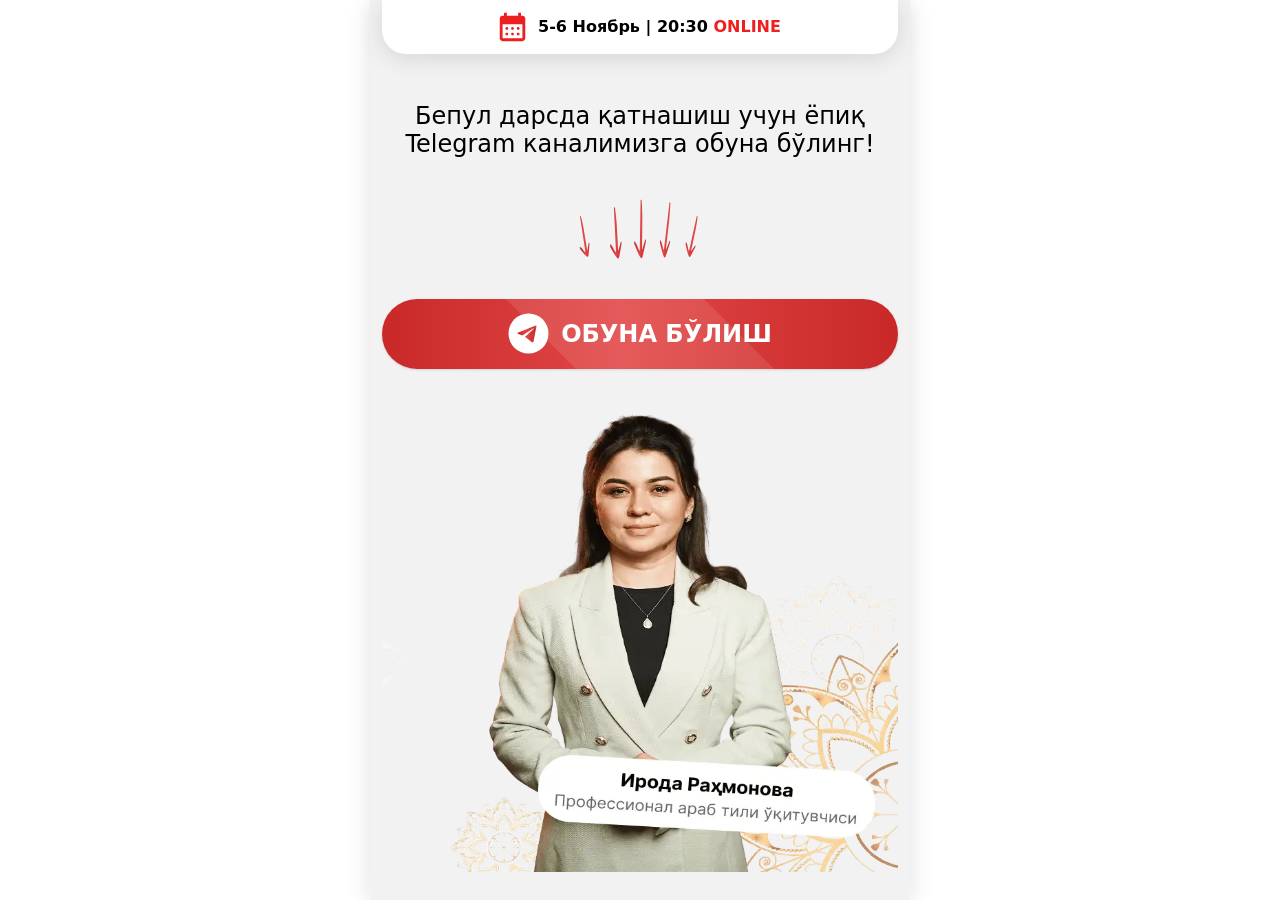
==== commit 74615661: "commit" ====
--- a/telegram.html
+++ b/telegram.html
@@ -8,74 +8,84 @@
   <link href="https://fonts.googleapis.com/css2?family=Inter:wght@300;700" rel="stylesheet" media="print" onload="this.media='all'">
   <style>
 /*! tailwindcss v4.1.5 | MIT License | https://tailwindcss.com */
-@layer properties{@supports (((-webkit-hyphens:none)) and (not (margin-trim:inline))) or ((-moz-orient:inline) and (not (color:rgb(from red r g b)))){*,:before,:after,::backdrop{--tw-border-style:solid;--tw-leading:initial;--tw-font-weight:initial;--tw-backdrop-blur:initial;--tw-backdrop-brightness:initial;--tw-backdrop-contrast:initial;--tw-backdrop-grayscale:initial;--tw-backdrop-hue-rotate:initial;--tw-backdrop-invert:initial;--tw-backdrop-opacity:initial;--tw-backdrop-saturate:initial;--tw-backdrop-sepia:initial;--tw-outline-style:solid;--tw-shadow:0 0 #0000;--tw-shadow-color:initial;--tw-shadow-alpha:100%;--tw-inset-shadow:0 0 #0000;--tw-inset-shadow-color:initial;--tw-inset-shadow-alpha:100%;--tw-ring-color:initial;--tw-ring-shadow:0 0 #0000;--tw-inset-ring-color:initial;--tw-inset-ring-shadow:0 0 #0000;--tw-ring-inset:initial;--tw-ring-offset-width:0px;--tw-ring-offset-color:#fff;--tw-ring-offset-shadow:0 0 #0000}}}@layer theme{:root,:host{--font-sans:ui-sans-serif,system-ui,sans-serif,"Apple Color Emoji","Segoe UI Emoji","Segoe UI Symbol","Noto Color Emoji";--font-mono:ui-monospace,SFMono-Regular,Menlo,Monaco,Consolas,"Liberation Mono","Courier New",monospace;--color-red-200:oklch(88.5% .062 18.334);--color-red-500:oklch(63.7% .237 25.331);--color-red-600:oklch(57.7% .245 27.325);--color-green-200:oklch(92.5% .084 155.995);--color-green-500:oklch(72.3% .219 149.579);--color-green-600:oklch(62.7% .194 149.214);--color-blue-200:oklch(88.2% .059 254.128);--color-blue-500:oklch(62.3% .214 259.815);--color-blue-600:oklch(54.6% .245 262.881);--color-blue-700:oklch(48.8% .243 264.376);--color-purple-200:oklch(90.2% .063 306.703);--color-purple-500:oklch(62.7% .265 303.9);--color-purple-600:oklch(55.8% .288 302.321);--color-rose-50:oklch(96.9% .015 12.422);--color-rose-300:oklch(81% .117 11.638);--color-rose-800:oklch(45.5% .188 13.697);--color-slate-50:oklch(98.4% .003 247.858);--color-gray-100:oklch(96.7% .003 264.542);--color-gray-200:oklch(92.8% .006 264.531);--color-gray-300:oklch(87.2% .01 258.338);--color-gray-500:oklch(55.1% .027 264.364);--color-gray-600:oklch(44.6% .03 256.802);--color-gray-700:oklch(37.3% .034 259.733);--color-gray-800:oklch(27.8% .033 256.848);--color-black:#000;--color-white:#fff;--spacing:.25rem;--text-xs:.75rem;--text-xs--line-height:calc(1/.75);--text-sm:.875rem;--text-sm--line-height:calc(1.25/.875);--text-lg:1.125rem;--text-lg--line-height:calc(1.75/1.125);--text-xl:1.25rem;--text-xl--line-height:calc(1.75/1.25);--text-2xl:1.5rem;--text-2xl--line-height:calc(2/1.5);--text-3xl:1.875rem;--text-3xl--line-height:calc(2.25/1.875);--font-weight-light:300;--font-weight-medium:500;--font-weight-semibold:600;--font-weight-bold:700;--radius-md:.375rem;--radius-lg:.5rem;--radius-xl:.75rem;--radius-2xl:1rem;--animate-spin:spin 1s linear infinite;--animate-bounce:bounce 1s infinite;--default-font-family:var(--font-sans);--default-mono-font-family:var(--font-mono)}}@layer base{*,:after,:before,::backdrop{box-sizing:border-box;border:0 solid;margin:0;padding:0}::file-selector-button{box-sizing:border-box;border:0 solid;margin:0;padding:0}html,:host{-webkit-text-size-adjust:100%;tab-size:4;line-height:1.5;font-family:var(--default-font-family,ui-sans-serif,system-ui,sans-serif,"Apple Color Emoji","Segoe UI Emoji","Segoe UI Symbol","Noto Color Emoji");font-feature-settings:var(--default-font-feature-settings,normal);font-variation-settings:var(--default-font-variation-settings,normal);-webkit-tap-highlight-color:transparent}hr{height:0;color:inherit;border-top-width:1px}abbr:where([title]){-webkit-text-decoration:underline dotted;text-decoration:underline dotted}h1,h2,h3,h4,h5,h6{font-size:inherit;font-weight:inherit}a{color:inherit;-webkit-text-decoration:inherit;-webkit-text-decoration:inherit;-webkit-text-decoration:inherit;text-decoration:inherit}b,strong{font-weight:bolder}code,kbd,samp,pre{font-family:var(--default-mono-font-family,ui-monospace,SFMono-Regular,Menlo,Monaco,Consolas,"Liberation Mono","Courier New",monospace);font-feature-settings:var(--default-mono-font-feature-settings,normal);font-variation-settings:var(--default-mono-font-variation-settings,normal);font-size:1em}small{font-size:80%}sub,sup{vertical-align:baseline;font-size:75%;line-height:0;position:relative}sub{bottom:-.25em}sup{top:-.5em}table{text-indent:0;border-color:inherit;border-collapse:collapse}:-moz-focusring{outline:auto}progress{vertical-align:baseline}summary{display:list-item}ol,ul,menu{list-style:none}img,svg,video,canvas,audio,iframe,embed,object{vertical-align:middle;display:block}img,video{max-width:100%;height:auto}button,input,select,optgroup,textarea{font:inherit;font-feature-settings:inherit;font-variation-settings:inherit;letter-spacing:inherit;color:inherit;opacity:1;background-color:#0000;border-radius:0}::file-selector-button{font:inherit;font-feature-settings:inherit;font-variation-settings:inherit;letter-spacing:inherit;color:inherit;opacity:1;background-color:#0000;border-radius:0}:where(select:is([multiple],[size])) optgroup{font-weight:bolder}:where(select:is([multiple],[size])) optgroup option{padding-inline-start:20px}::file-selector-button{margin-inline-end:4px}::placeholder{opacity:1}@supports (not ((-webkit-appearance:-apple-pay-button))) or (contain-intrinsic-size:1px){::placeholder{color:currentColor}@supports (color:color-mix(in lab, red, red)){::placeholder{color:color-mix(in oklab,currentcolor 50%,transparent)}}}textarea{resize:vertical}::-webkit-search-decoration{-webkit-appearance:none}::-webkit-date-and-time-value{min-height:1lh;text-align:inherit}::-webkit-datetime-edit{display:inline-flex}::-webkit-datetime-edit-fields-wrapper{padding:0}::-webkit-datetime-edit{padding-block:0}::-webkit-datetime-edit-year-field{padding-block:0}::-webkit-datetime-edit-month-field{padding-block:0}::-webkit-datetime-edit-day-field{padding-block:0}::-webkit-datetime-edit-hour-field{padding-block:0}::-webkit-datetime-edit-minute-field{padding-block:0}::-webkit-datetime-edit-second-field{padding-block:0}::-webkit-datetime-edit-millisecond-field{padding-block:0}::-webkit-datetime-edit-meridiem-field{padding-block:0}:-moz-ui-invalid{box-shadow:none}button,input:where([type=button],[type=reset],[type=submit]){appearance:button}::file-selector-button{appearance:button}::-webkit-inner-spin-button{height:auto}::-webkit-outer-spin-button{height:auto}[hidden]:where(:not([hidden=until-found])){display:none!important}}@layer components;@layer utilities{.absolute{position:absolute}.fixed{position:fixed}.relative{position:relative}.inset-0{inset:calc(var(--spacing)*0)}.inset-\[0\]{inset:0}.top-6{top:calc(var(--spacing)*6)}.top-\[24px\]{top:24px}.right-6{right:calc(var(--spacing)*6)}.right-\[24px\]{right:24px}.bottom-\[1px\]{bottom:1px}.z-30{z-index:30}.z-\[20\]{z-index:20}.mx-3{margin-inline:calc(var(--spacing)*3)}.mx-auto{margin-inline:auto}.mb-1{margin-bottom:calc(var(--spacing)*1)}.mb-1\.5{margin-bottom:calc(var(--spacing)*1.5)}.mb-2{margin-bottom:calc(var(--spacing)*2)}.mb-3{margin-bottom:calc(var(--spacing)*3)}.mb-4{margin-bottom:calc(var(--spacing)*4)}.mb-5{margin-bottom:calc(var(--spacing)*5)}.mb-6{margin-bottom:calc(var(--spacing)*6)}.mb-10{margin-bottom:calc(var(--spacing)*10)}.mb-\[16px\]{margin-bottom:16px}.block{display:block}.flex{display:flex}.grid{display:grid}.hidden{display:none}.table{display:table}.aspect-\[750\/700\]{aspect-ratio:750/700}.aspect-square{aspect-ratio:1}.size-5{width:calc(var(--spacing)*5);height:calc(var(--spacing)*5)}.h-14{height:calc(var(--spacing)*14)}.h-\[52px\]{height:52px}.h-\[54px\]{height:54px}.min-h-screen{min-height:100vh}.w-3{width:calc(var(--spacing)*3)}.w-4{width:calc(var(--spacing)*4)}.w-4\/5{width:80%}.w-6{width:calc(var(--spacing)*6)}.w-24{width:calc(var(--spacing)*24)}.w-32{width:calc(var(--spacing)*32)}.w-\[6ch\]{width:6ch}.w-\[12px\]{width:12px}.w-full{width:100%}.max-w-\[520px\]{max-width:520px}.max-w-\[540px\]{max-width:540px}.shrink-0{flex-shrink:0}.grow{flex-grow:1}.animate-bounce{animation:var(--animate-bounce)}.cursor-pointer{cursor:pointer}.flex-col{flex-direction:column}.place-items-center{place-items:center}.items-center{align-items:center}.justify-center{justify-content:center}.gap-1{gap:calc(var(--spacing)*1)}.gap-2{gap:calc(var(--spacing)*2)}.gap-3{gap:calc(var(--spacing)*3)}.gap-5{gap:calc(var(--spacing)*5)}.gap-10{gap:calc(var(--spacing)*10)}.overflow-auto{overflow:auto}.overflow-hidden{overflow:hidden}.rounded-2xl{border-radius:var(--radius-2xl)}.rounded-lg{border-radius:var(--radius-lg)}.rounded-xl{border-radius:var(--radius-xl)}.rounded-b-\[72px\]{border-bottom-right-radius:72px;border-bottom-left-radius:72px}.border{border-style:var(--tw-border-style);border-width:1px}.border-none{--tw-border-style:none;border-style:none}.border-\[\#bed4da\]{border-color:#bed4da}.border-gray-300{border-color:var(--color-gray-300)}.border-rose-300{border-color:var(--color-rose-300)}.bg-\[\#0000004D\]{background-color:#0000004d}.bg-\[\#89000011\]{background-color:#89000011}.bg-\[\#F3F7F8\]{background-color:#f3f7f8}.bg-rose-50{background-color:var(--color-rose-50)}.bg-slate-50{background-color:var(--color-slate-50)}.bg-transparent{background-color:#0000}.bg-white{background-color:var(--color-white)}.p-2{padding:calc(var(--spacing)*2)}.p-4{padding:calc(var(--spacing)*4)}.p-5{padding:calc(var(--spacing)*5)}.px-3{padding-inline:calc(var(--spacing)*3)}.px-4{padding-inline:calc(var(--spacing)*4)}.py-2{padding-block:calc(var(--spacing)*2)}.pl-4{padding-left:calc(var(--spacing)*4)}.pl-24{padding-left:calc(var(--spacing)*24)}.text-center{text-align:center}.text-2xl{font-size:var(--text-2xl);line-height:var(--tw-leading,var(--text-2xl--line-height))}.text-lg{font-size:var(--text-lg);line-height:var(--tw-leading,var(--text-lg--line-height))}.text-xl{font-size:var(--text-xl);line-height:var(--tw-leading,var(--text-xl--line-height))}.text-\[14px\]{font-size:14px}.text-\[28px\]{font-size:28px}.leading-\[1\.2\]{--tw-leading:1.2;line-height:1.2}.font-bold{--tw-font-weight:var(--font-weight-bold);font-weight:var(--font-weight-bold)}.font-light{--tw-font-weight:var(--font-weight-light);font-weight:var(--font-weight-light)}.text-\[\#48635B\]{color:#48635b}.text-\[\#890000\]{color:#890000}.text-\[\#FF0000\]{color:red}.text-black{color:var(--color-black)}.text-gray-500{color:var(--color-gray-500)}.text-rose-800{color:var(--color-rose-800)}.uppercase{text-transform:uppercase}.opacity-0{opacity:0}.backdrop-blur-\[5px\]{--tw-backdrop-blur:blur(5px);-webkit-backdrop-filter:var(--tw-backdrop-blur,)var(--tw-backdrop-brightness,)var(--tw-backdrop-contrast,)var(--tw-backdrop-grayscale,)var(--tw-backdrop-hue-rotate,)var(--tw-backdrop-invert,)var(--tw-backdrop-opacity,)var(--tw-backdrop-saturate,)var(--tw-backdrop-sepia,);backdrop-filter:var(--tw-backdrop-blur,)var(--tw-backdrop-brightness,)var(--tw-backdrop-contrast,)var(--tw-backdrop-grayscale,)var(--tw-backdrop-hue-rotate,)var(--tw-backdrop-invert,)var(--tw-backdrop-opacity,)var(--tw-backdrop-saturate,)var(--tw-backdrop-sepia,)}.focus\:outline-0:focus{outline-style:var(--tw-outline-style);outline-width:0}}body{font-family:Inter,sans-serif}.custom-shadow{box-shadow:0 9px 18px #f4e6e6}.main-button{cursor:pointer;height:70px;font-size:var(--text-2xl);line-height:var(--tw-leading,var(--text-2xl--line-height));--tw-font-weight:var(--font-weight-bold);font-weight:var(--font-weight-bold);color:var(--color-white);--tw-shadow:0 1px 3px 0 var(--tw-shadow-color,#0000001a),0 1px 2px -1px var(--tw-shadow-color,#0000001a);box-shadow:var(--tw-inset-shadow),var(--tw-inset-ring-shadow),var(--tw-ring-offset-shadow),var(--tw-ring-shadow),var(--tw-shadow);background:radial-gradient(50% 50%,#b50374 0%,#df43a6 100%);border-radius:3.40282e38px;position:relative;overflow:hidden}.tg-button{cursor:pointer;height:70px;font-size:var(--text-2xl);line-height:var(--tw-leading,var(--text-2xl--line-height));--tw-font-weight:var(--font-weight-bold);font-weight:var(--font-weight-bold);color:var(--color-white);--tw-shadow:0 1px 3px 0 var(--tw-shadow-color,#0000001a),0 1px 2px -1px var(--tw-shadow-color,#0000001a);box-shadow:var(--tw-inset-shadow),var(--tw-inset-ring-shadow),var(--tw-ring-offset-shadow),var(--tw-ring-shadow),var(--tw-shadow);background:radial-gradient(50% 50%,#1e8ab5 0%,#007aab 100%);border-radius:3.40282e38px;position:relative;overflow:hidden}.submit-button{height:calc(var(--spacing)*16);cursor:pointer;width:100%;font-size:var(--text-2xl);line-height:var(--tw-leading,var(--text-2xl--line-height));--tw-font-weight:var(--font-weight-bold);font-weight:var(--font-weight-bold);color:var(--color-white);--tw-shadow:0 1px 3px 0 var(--tw-shadow-color,#0000001a),0 1px 2px -1px var(--tw-shadow-color,#0000001a);box-shadow:var(--tw-inset-shadow),var(--tw-inset-ring-shadow),var(--tw-ring-offset-shadow),var(--tw-ring-shadow),var(--tw-shadow);background:radial-gradient(50% 50%,#b50374 0%,#df43a6 100%);border-radius:3.40282e38px;position:relative;overflow:hidden}.main-button:before,.tg-button:before{content:"";background:#ffffff1a;width:200%;height:200%;animation:2s infinite shine;position:absolute;top:-50%;left:-50%;transform:rotate(45deg)}@keyframes shine{0%{transform:translate(-100%)rotate(45deg)}to{transform:translate(100%)rotate(45deg)}}@property --tw-border-style{syntax:"*";inherits:false;initial-value:solid}@property --tw-leading{syntax:"*";inherits:false}@property --tw-font-weight{syntax:"*";inherits:false}@property --tw-backdrop-blur{syntax:"*";inherits:false}@property --tw-backdrop-brightness{syntax:"*";inherits:false}@property --tw-backdrop-contrast{syntax:"*";inherits:false}@property --tw-backdrop-grayscale{syntax:"*";inherits:false}@property --tw-backdrop-hue-rotate{syntax:"*";inherits:false}@property --tw-backdrop-invert{syntax:"*";inherits:false}@property --tw-backdrop-opacity{syntax:"*";inherits:false}@property --tw-backdrop-saturate{syntax:"*";inherits:false}@property --tw-backdrop-sepia{syntax:"*";inherits:false}@property --tw-outline-style{syntax:"*";inherits:false;initial-value:solid}@property --tw-shadow{syntax:"*";inherits:false;initial-value:0 0 #0000}@property --tw-shadow-color{syntax:"*";inherits:false}@property --tw-shadow-alpha{syntax:"<percentage>";inherits:false;initial-value:100%}@property --tw-inset-shadow{syntax:"*";inherits:false;initial-value:0 0 #0000}@property --tw-inset-shadow-color{syntax:"*";inherits:false}@property --tw-inset-shadow-alpha{syntax:"<percentage>";inherits:false;initial-value:100%}@property --tw-ring-color{syntax:"*";inherits:false}@property --tw-ring-shadow{syntax:"*";inherits:false;initial-value:0 0 #0000}@property --tw-inset-ring-color{syntax:"*";inherits:false}@property --tw-inset-ring-shadow{syntax:"*";inherits:false;initial-value:0 0 #0000}@property --tw-ring-inset{syntax:"*";inherits:false}@property --tw-ring-offset-width{syntax:"<length>";inherits:false;initial-value:0}@property --tw-ring-offset-color{syntax:"*";inherits:false;initial-value:#fff}@property --tw-ring-offset-shadow{syntax:"*";inherits:false;initial-value:0 0 #0000}@keyframes spin{to{transform:rotate(360deg)}}@keyframes bounce{0%,to{animation-timing-function:cubic-bezier(.8,0,1,1);transform:translateY(-25%)}50%{animation-timing-function:cubic-bezier(0,0,.2,1);transform:none}}
+@layer properties{@supports (((-webkit-hyphens:none)) and (not (margin-trim:inline))) or ((-moz-orient:inline) and (not (color:rgb(from red r g b)))){*,:before,:after,::backdrop{--tw-border-style:solid;--tw-leading:initial;--tw-font-weight:initial;--tw-backdrop-blur:initial;--tw-backdrop-brightness:initial;--tw-backdrop-contrast:initial;--tw-backdrop-grayscale:initial;--tw-backdrop-hue-rotate:initial;--tw-backdrop-invert:initial;--tw-backdrop-opacity:initial;--tw-backdrop-saturate:initial;--tw-backdrop-sepia:initial;--tw-outline-style:solid;--tw-shadow:0 0 #0000;--tw-shadow-color:initial;--tw-shadow-alpha:100%;--tw-inset-shadow:0 0 #0000;--tw-inset-shadow-color:initial;--tw-inset-shadow-alpha:100%;--tw-ring-color:initial;--tw-ring-shadow:0 0 #0000;--tw-inset-ring-color:initial;--tw-inset-ring-shadow:0 0 #0000;--tw-ring-inset:initial;--tw-ring-offset-width:0px;--tw-ring-offset-color:#fff;--tw-ring-offset-shadow:0 0 #0000}}}@layer theme{:root,:host{--font-sans:ui-sans-serif,system-ui,sans-serif,"Apple Color Emoji","Segoe UI Emoji","Segoe UI Symbol","Noto Color Emoji";--font-mono:ui-monospace,SFMono-Regular,Menlo,Monaco,Consolas,"Liberation Mono","Courier New",monospace;--color-red-200:oklch(88.5% .062 18.334);--color-red-500:oklch(63.7% .237 25.331);--color-red-600:oklch(57.7% .245 27.325);--color-green-200:oklch(92.5% .084 155.995);--color-green-500:oklch(72.3% .219 149.579);--color-green-600:oklch(62.7% .194 149.214);--color-blue-200:oklch(88.2% .059 254.128);--color-blue-500:oklch(62.3% .214 259.815);--color-blue-600:oklch(54.6% .245 262.881);--color-blue-700:oklch(48.8% .243 264.376);--color-purple-200:oklch(90.2% .063 306.703);--color-purple-500:oklch(62.7% .265 303.9);--color-purple-600:oklch(55.8% .288 302.321);--color-rose-50:oklch(96.9% .015 12.422);--color-rose-300:oklch(81% .117 11.638);--color-rose-800:oklch(45.5% .188 13.697);--color-slate-50:oklch(98.4% .003 247.858);--color-gray-100:oklch(96.7% .003 264.542);--color-gray-200:oklch(92.8% .006 264.531);--color-gray-300:oklch(87.2% .01 258.338);--color-gray-500:oklch(55.1% .027 264.364);--color-gray-600:oklch(44.6% .03 256.802);--color-gray-700:oklch(37.3% .034 259.733);--color-gray-800:oklch(27.8% .033 256.848);--color-black:#000;--color-white:#fff;--spacing:.25rem;--text-xs:.75rem;--text-xs--line-height:calc(1/.75);--text-sm:.875rem;--text-sm--line-height:calc(1.25/.875);--text-lg:1.125rem;--text-lg--line-height:calc(1.75/1.125);--text-xl:1.25rem;--text-xl--line-height:calc(1.75/1.25);--text-2xl:1.5rem;--text-2xl--line-height:calc(2/1.5);--text-3xl:1.875rem;--text-3xl--line-height:calc(2.25/1.875);--font-weight-light:300;--font-weight-medium:500;--font-weight-semibold:600;--font-weight-bold:700;--radius-md:.375rem;--radius-lg:.5rem;--radius-xl:.75rem;--radius-2xl:1rem;--radius-3xl:1.5rem;--animate-spin:spin 1s linear infinite;--animate-bounce:bounce 1s infinite;--default-font-family:var(--font-sans);--default-mono-font-family:var(--font-mono)}}@layer base{*,:after,:before,::backdrop{box-sizing:border-box;border:0 solid;margin:0;padding:0}::file-selector-button{box-sizing:border-box;border:0 solid;margin:0;padding:0}html,:host{-webkit-text-size-adjust:100%;tab-size:4;line-height:1.5;font-family:var(--default-font-family,ui-sans-serif,system-ui,sans-serif,"Apple Color Emoji","Segoe UI Emoji","Segoe UI Symbol","Noto Color Emoji");font-feature-settings:var(--default-font-feature-settings,normal);font-variation-settings:var(--default-font-variation-settings,normal);-webkit-tap-highlight-color:transparent}hr{height:0;color:inherit;border-top-width:1px}abbr:where([title]){-webkit-text-decoration:underline dotted;text-decoration:underline dotted}h1,h2,h3,h4,h5,h6{font-size:inherit;font-weight:inherit}a{color:inherit;-webkit-text-decoration:inherit;-webkit-text-decoration:inherit;-webkit-text-decoration:inherit;text-decoration:inherit}b,strong{font-weight:bolder}code,kbd,samp,pre{font-family:var(--default-mono-font-family,ui-monospace,SFMono-Regular,Menlo,Monaco,Consolas,"Liberation Mono","Courier New",monospace);font-feature-settings:var(--default-mono-font-feature-settings,normal);font-variation-settings:var(--default-mono-font-variation-settings,normal);font-size:1em}small{font-size:80%}sub,sup{vertical-align:baseline;font-size:75%;line-height:0;position:relative}sub{bottom:-.25em}sup{top:-.5em}table{text-indent:0;border-color:inherit;border-collapse:collapse}:-moz-focusring{outline:auto}progress{vertical-align:baseline}summary{display:list-item}ol,ul,menu{list-style:none}img,svg,video,canvas,audio,iframe,embed,object{vertical-align:middle;display:block}img,video{max-width:100%;height:auto}button,input,select,optgroup,textarea{font:inherit;font-feature-settings:inherit;font-variation-settings:inherit;letter-spacing:inherit;color:inherit;opacity:1;background-color:#0000;border-radius:0}::file-selector-button{font:inherit;font-feature-settings:inherit;font-variation-settings:inherit;letter-spacing:inherit;color:inherit;opacity:1;background-color:#0000;border-radius:0}:where(select:is([multiple],[size])) optgroup{font-weight:bolder}:where(select:is([multiple],[size])) optgroup option{padding-inline-start:20px}::file-selector-button{margin-inline-end:4px}::placeholder{opacity:1}@supports (not ((-webkit-appearance:-apple-pay-button))) or (contain-intrinsic-size:1px){::placeholder{color:currentColor}@supports (color:color-mix(in lab, red, red)){::placeholder{color:color-mix(in oklab,currentcolor 50%,transparent)}}}textarea{resize:vertical}::-webkit-search-decoration{-webkit-appearance:none}::-webkit-date-and-time-value{min-height:1lh;text-align:inherit}::-webkit-datetime-edit{display:inline-flex}::-webkit-datetime-edit-fields-wrapper{padding:0}::-webkit-datetime-edit{padding-block:0}::-webkit-datetime-edit-year-field{padding-block:0}::-webkit-datetime-edit-month-field{padding-block:0}::-webkit-datetime-edit-day-field{padding-block:0}::-webkit-datetime-edit-hour-field{padding-block:0}::-webkit-datetime-edit-minute-field{padding-block:0}::-webkit-datetime-edit-second-field{padding-block:0}::-webkit-datetime-edit-millisecond-field{padding-block:0}::-webkit-datetime-edit-meridiem-field{padding-block:0}:-moz-ui-invalid{box-shadow:none}button,input:where([type=button],[type=reset],[type=submit]){appearance:button}::file-selector-button{appearance:button}::-webkit-inner-spin-button{height:auto}::-webkit-outer-spin-button{height:auto}[hidden]:where(:not([hidden=until-found])){display:none!important}}@layer components;@layer utilities{.absolute{position:absolute}.fixed{position:fixed}.relative{position:relative}.inset-0{inset:calc(var(--spacing)*0)}.inset-\[0\]{inset:0}.-top-10{top:calc(var(--spacing)*-10)}.top-6{top:calc(var(--spacing)*6)}.top-\[24px\]{top:24px}.right-6{right:calc(var(--spacing)*6)}.right-\[24px\]{right:24px}.bottom-\[1px\]{bottom:1px}.z-30{z-index:30}.z-\[20\]{z-index:20}.mx-3{margin-inline:calc(var(--spacing)*3)}.mx-auto{margin-inline:auto}.mb-1{margin-bottom:calc(var(--spacing)*1)}.mb-1\.5{margin-bottom:calc(var(--spacing)*1.5)}.mb-2{margin-bottom:calc(var(--spacing)*2)}.mb-3{margin-bottom:calc(var(--spacing)*3)}.mb-4{margin-bottom:calc(var(--spacing)*4)}.mb-5{margin-bottom:calc(var(--spacing)*5)}.mb-6{margin-bottom:calc(var(--spacing)*6)}.mb-10{margin-bottom:calc(var(--spacing)*10)}.mb-\[16px\]{margin-bottom:16px}.block{display:block}.flex{display:flex}.grid{display:grid}.hidden{display:none}.table{display:table}.aspect-\[563\/506\]{aspect-ratio:563/506}.aspect-square{aspect-ratio:1}.size-5{width:calc(var(--spacing)*5);height:calc(var(--spacing)*5)}.h-14{height:calc(var(--spacing)*14)}.h-\[52px\]{height:52px}.h-\[54px\]{height:54px}.min-h-screen{min-height:100vh}.w-3{width:calc(var(--spacing)*3)}.w-6{width:calc(var(--spacing)*6)}.w-24{width:calc(var(--spacing)*24)}.w-32{width:calc(var(--spacing)*32)}.w-\[6ch\]{width:6ch}.w-\[12px\]{width:12px}.w-full{width:100%}.max-w-\[520px\]{max-width:520px}.max-w-\[540px\]{max-width:540px}.shrink-0{flex-shrink:0}.grow{flex-grow:1}.animate-bounce{animation:var(--animate-bounce)}.cursor-pointer{cursor:pointer}.flex-col{flex-direction:column}.place-items-center{place-items:center}.items-center{align-items:center}.justify-center{justify-content:center}.gap-1{gap:calc(var(--spacing)*1)}.gap-2{gap:calc(var(--spacing)*2)}.gap-3{gap:calc(var(--spacing)*3)}.gap-5{gap:calc(var(--spacing)*5)}.gap-10{gap:calc(var(--spacing)*10)}.overflow-auto{overflow:auto}.overflow-hidden{overflow:hidden}.rounded-2xl{border-radius:var(--radius-2xl)}.rounded-3xl{border-radius:var(--radius-3xl)}.rounded-lg{border-radius:var(--radius-lg)}.rounded-xl{border-radius:var(--radius-xl)}.rounded-t-3xl{border-top-left-radius:var(--radius-3xl);border-top-right-radius:var(--radius-3xl)}.rounded-b-3xl{border-bottom-right-radius:var(--radius-3xl);border-bottom-left-radius:var(--radius-3xl)}.border{border-style:var(--tw-border-style);border-width:1px}.border-none{--tw-border-style:none;border-style:none}.border-\[\#E29D9D\]{border-color:#e29d9d}.border-\[\#bed4da\]{border-color:#bed4da}.border-gray-300{border-color:var(--color-gray-300)}.border-rose-300{border-color:var(--color-rose-300)}.bg-\[\#0000004D\]{background-color:#0000004d}.bg-\[\#89000011\]{background-color:#89000011}.bg-\[\#F3F7F8\]{background-color:#f3f7f8}.bg-\[\#f2f2f2\]{background-color:#f2f2f2}.bg-rose-50{background-color:var(--color-rose-50)}.bg-slate-50{background-color:var(--color-slate-50)}.bg-transparent{background-color:#0000}.bg-white{background-color:var(--color-white)}.p-2{padding:calc(var(--spacing)*2)}.p-4{padding:calc(var(--spacing)*4)}.p-5{padding:calc(var(--spacing)*5)}.px-3{padding-inline:calc(var(--spacing)*3)}.px-4{padding-inline:calc(var(--spacing)*4)}.px-5{padding-inline:calc(var(--spacing)*5)}.py-3{padding-block:calc(var(--spacing)*3)}.py-4{padding-block:calc(var(--spacing)*4)}.pt-2{padding-top:calc(var(--spacing)*2)}.pl-4{padding-left:calc(var(--spacing)*4)}.pl-24{padding-left:calc(var(--spacing)*24)}.text-center{text-align:center}.text-2xl{font-size:var(--text-2xl);line-height:var(--tw-leading,var(--text-2xl--line-height))}.text-lg{font-size:var(--text-lg);line-height:var(--tw-leading,var(--text-lg--line-height))}.text-\[14px\]{font-size:14px}.text-\[28px\]{font-size:28px}.leading-\[1\.2\]{--tw-leading:1.2;line-height:1.2}.font-bold{--tw-font-weight:var(--font-weight-bold);font-weight:var(--font-weight-bold)}.font-light{--tw-font-weight:var(--font-weight-light);font-weight:var(--font-weight-light)}.text-\[\#00000099\]{color:#0009}.text-\[\#48635B\]{color:#48635b}.text-\[\#890000\]{color:#890000}.text-\[\#ED1F1F\]{color:#ed1f1f}.text-black{color:var(--color-black)}.text-gray-500{color:var(--color-gray-500)}.text-rose-800{color:var(--color-rose-800)}.uppercase{text-transform:uppercase}.opacity-0{opacity:0}.backdrop-blur-\[5px\]{--tw-backdrop-blur:blur(5px);-webkit-backdrop-filter:var(--tw-backdrop-blur,)var(--tw-backdrop-brightness,)var(--tw-backdrop-contrast,)var(--tw-backdrop-grayscale,)var(--tw-backdrop-hue-rotate,)var(--tw-backdrop-invert,)var(--tw-backdrop-opacity,)var(--tw-backdrop-saturate,)var(--tw-backdrop-sepia,);backdrop-filter:var(--tw-backdrop-blur,)var(--tw-backdrop-brightness,)var(--tw-backdrop-contrast,)var(--tw-backdrop-grayscale,)var(--tw-backdrop-hue-rotate,)var(--tw-backdrop-invert,)var(--tw-backdrop-opacity,)var(--tw-backdrop-saturate,)var(--tw-backdrop-sepia,)}.focus\:outline-0:focus{outline-style:var(--tw-outline-style);outline-width:0}}.custom-shadow{box-shadow:0 4px 24px #0000001f}.main-button{cursor:pointer;height:70px;font-size:var(--text-2xl);line-height:var(--tw-leading,var(--text-2xl--line-height));--tw-font-weight:var(--font-weight-bold);font-weight:var(--font-weight-bold);color:var(--color-white);--tw-shadow:0 1px 3px 0 var(--tw-shadow-color,#0000001a),0 1px 2px -1px var(--tw-shadow-color,#0000001a);box-shadow:var(--tw-inset-shadow),var(--tw-inset-ring-shadow),var(--tw-ring-offset-shadow),var(--tw-ring-shadow),var(--tw-shadow);background:linear-gradient(90deg,#c82828 0%,#e24747 46.15%,#c82828 100%);border-radius:3.40282e38px;position:relative;overflow:hidden}.tg-button{cursor:pointer;height:70px;font-size:var(--text-2xl);line-height:var(--tw-leading,var(--text-2xl--line-height));--tw-font-weight:var(--font-weight-bold);font-weight:var(--font-weight-bold);color:var(--color-white);--tw-shadow:0 1px 3px 0 var(--tw-shadow-color,#0000001a),0 1px 2px -1px var(--tw-shadow-color,#0000001a);box-shadow:var(--tw-inset-shadow),var(--tw-inset-ring-shadow),var(--tw-ring-offset-shadow),var(--tw-ring-shadow),var(--tw-shadow);background:radial-gradient(50% 50%,#1e8ab5 0%,#007aab 100%);border-radius:3.40282e38px;position:relative;overflow:hidden}.submit-button{height:calc(var(--spacing)*16);cursor:pointer;width:100%;font-size:var(--text-2xl);line-height:var(--tw-leading,var(--text-2xl--line-height));--tw-font-weight:var(--font-weight-bold);font-weight:var(--font-weight-bold);color:var(--color-white);--tw-shadow:0 1px 3px 0 var(--tw-shadow-color,#0000001a),0 1px 2px -1px var(--tw-shadow-color,#0000001a);box-shadow:var(--tw-inset-shadow),var(--tw-inset-ring-shadow),var(--tw-ring-offset-shadow),var(--tw-ring-shadow),var(--tw-shadow);background:linear-gradient(90deg,#c82828 0%,#e24747 46.15%,#c82828 100%);border-radius:3.40282e38px;position:relative;overflow:hidden}.main-button:before,.tg-button:before{content:"";background:#ffffff1a;width:200%;height:200%;animation:2s infinite shine;position:absolute;top:-50%;left:-50%;transform:rotate(45deg)}@keyframes shine{0%{transform:translate(-100%)rotate(45deg)}to{transform:translate(100%)rotate(45deg)}}@property --tw-border-style{syntax:"*";inherits:false;initial-value:solid}@property --tw-leading{syntax:"*";inherits:false}@property --tw-font-weight{syntax:"*";inherits:false}@property --tw-backdrop-blur{syntax:"*";inherits:false}@property --tw-backdrop-brightness{syntax:"*";inherits:false}@property --tw-backdrop-contrast{syntax:"*";inherits:false}@property --tw-backdrop-grayscale{syntax:"*";inherits:false}@property --tw-backdrop-hue-rotate{syntax:"*";inherits:false}@property --tw-backdrop-invert{syntax:"*";inherits:false}@property --tw-backdrop-opacity{syntax:"*";inherits:false}@property --tw-backdrop-saturate{syntax:"*";inherits:false}@property --tw-backdrop-sepia{syntax:"*";inherits:false}@property --tw-outline-style{syntax:"*";inherits:false;initial-value:solid}@property --tw-shadow{syntax:"*";inherits:false;initial-value:0 0 #0000}@property --tw-shadow-color{syntax:"*";inherits:false}@property --tw-shadow-alpha{syntax:"<percentage>";inherits:false;initial-value:100%}@property --tw-inset-shadow{syntax:"*";inherits:false;initial-value:0 0 #0000}@property --tw-inset-shadow-color{syntax:"*";inherits:false}@property --tw-inset-shadow-alpha{syntax:"<percentage>";inherits:false;initial-value:100%}@property --tw-ring-color{syntax:"*";inherits:false}@property --tw-ring-shadow{syntax:"*";inherits:false;initial-value:0 0 #0000}@property --tw-inset-ring-color{syntax:"*";inherits:false}@property --tw-inset-ring-shadow{syntax:"*";inherits:false;initial-value:0 0 #0000}@property --tw-ring-inset{syntax:"*";inherits:false}@property --tw-ring-offset-width{syntax:"<length>";inherits:false;initial-value:0}@property --tw-ring-offset-color{syntax:"*";inherits:false;initial-value:#fff}@property --tw-ring-offset-shadow{syntax:"*";inherits:false;initial-value:0 0 #0000}@keyframes spin{to{transform:rotate(360deg)}}@keyframes bounce{0%,to{animation-timing-function:cubic-bezier(.8,0,1,1);transform:translateY(-25%)}50%{animation-timing-function:cubic-bezier(0,0,.2,1);transform:none}}
 </style>
-  <title>Ирода Рахмонова</title>
+  <title>Ирода Раҳмонова</title>
 </head>
 <body>
 
-<div class="max-w-[540px] mx-auto">
+<div class="block max-w-[540px] bg-[#f2f2f2] mx-auto">
   <div class="flex flex-col gap-5 min-h-screen custom-shadow">
-    <div class="flex flex-col items-center justify-center py-2 bg-white rounded-b-[72px] custom-shadow mx-3">
-      <div class="uppercase font-bold text-2xl">20:30 | ОНЛАЙН</div>
-      <div>5-6 Ноябрь</div>
+    <div class="flex items-center justify-center gap-3 py-3 bg-white rounded-b-3xl custom-shadow mx-3">
+      <svg width="27" height="30" viewBox="0 0 27 30" fill="none" xmlns="http://www.w3.org/2000/svg">
+        <path d="M13.5 17.8333C13.0986 17.8333 12.7622 17.6975 12.4906 17.426C12.2191 17.1544 12.0833 16.818 12.0833 16.4166C12.0833 16.0152 12.2191 15.6787 12.4906 15.4072C12.7622 15.1357 13.0986 14.9999 13.5 14.9999C13.9014 14.9999 14.2378 15.1357 14.5094 15.4072C14.7809 15.6787 14.9167 16.0152 14.9167 16.4166C14.9167 16.818 14.7809 17.1544 14.5094 17.426C14.2378 17.6975 13.9014 17.8333 13.5 17.8333ZM7.83333 17.8333C7.43194 17.8333 7.09549 17.6975 6.82396 17.426C6.55243 17.1544 6.41667 16.818 6.41667 16.4166C6.41667 16.0152 6.55243 15.6787 6.82396 15.4072C7.09549 15.1357 7.43194 14.9999 7.83333 14.9999C8.23472 14.9999 8.57118 15.1357 8.84271 15.4072C9.11424 15.6787 9.25 16.0152 9.25 16.4166C9.25 16.818 9.11424 17.1544 8.84271 17.426C8.57118 17.6975 8.23472 17.8333 7.83333 17.8333ZM19.1667 17.8333C18.7653 17.8333 18.4288 17.6975 18.1573 17.426C17.8858 17.1544 17.75 16.818 17.75 16.4166C17.75 16.0152 17.8858 15.6787 18.1573 15.4072C18.4288 15.1357 18.7653 14.9999 19.1667 14.9999C19.5681 14.9999 19.9045 15.1357 20.176 15.4072C20.4476 15.6787 20.5833 16.0152 20.5833 16.4166C20.5833 16.818 20.4476 17.1544 20.176 17.426C19.9045 17.6975 19.5681 17.8333 19.1667 17.8333ZM13.5 23.4999C13.0986 23.4999 12.7622 23.3642 12.4906 23.0926C12.2191 22.8211 12.0833 22.4846 12.0833 22.0833C12.0833 21.6819 12.2191 21.3454 12.4906 21.0739C12.7622 20.8023 13.0986 20.6666 13.5 20.6666C13.9014 20.6666 14.2378 20.8023 14.5094 21.0739C14.7809 21.3454 14.9167 21.6819 14.9167 22.0833C14.9167 22.4846 14.7809 22.8211 14.5094 23.0926C14.2378 23.3642 13.9014 23.4999 13.5 23.4999ZM7.83333 23.4999C7.43194 23.4999 7.09549 23.3642 6.82396 23.0926C6.55243 22.8211 6.41667 22.4846 6.41667 22.0833C6.41667 21.6819 6.55243 21.3454 6.82396 21.0739C7.09549 20.8023 7.43194 20.6666 7.83333 20.6666C8.23472 20.6666 8.57118 20.8023 8.84271 21.0739C9.11424 21.3454 9.25 21.6819 9.25 22.0833C9.25 22.4846 9.11424 22.8211 8.84271 23.0926C8.57118 23.3642 8.23472 23.4999 7.83333 23.4999ZM19.1667 23.4999C18.7653 23.4999 18.4288 23.3642 18.1573 23.0926C17.8858 22.8211 17.75 22.4846 17.75 22.0833C17.75 21.6819 17.8858 21.3454 18.1573 21.0739C18.4288 20.8023 18.7653 20.6666 19.1667 20.6666C19.5681 20.6666 19.9045 20.8023 20.176 21.0739C20.4476 21.3454 20.5833 21.6819 20.5833 22.0833C20.5833 22.4846 20.4476 22.8211 20.176 23.0926C19.9045 23.3642 19.5681 23.4999 19.1667 23.4999ZM3.58333 29.1666C2.80417 29.1666 2.13715 28.8892 1.58229 28.3343C1.02743 27.7794 0.75 27.1124 0.75 26.3333V6.49992C0.75 5.72075 1.02743 5.05374 1.58229 4.49888C2.13715 3.94402 2.80417 3.66659 3.58333 3.66659H5V0.833252H7.83333V3.66659H19.1667V0.833252H22V3.66659H23.4167C24.1958 3.66659 24.8628 3.94402 25.4177 4.49888C25.9726 5.05374 26.25 5.72075 26.25 6.49992V26.3333C26.25 27.1124 25.9726 27.7794 25.4177 28.3343C24.8628 28.8892 24.1958 29.1666 23.4167 29.1666H3.58333ZM3.58333 26.3333H23.4167V12.1666H3.58333V26.3333Z" fill="#ED1F1F"/>
+      </svg>
+      <div class="font-bold">
+        5-6 Ноябрь | 20:30 <span class="text-[#ED1F1F]">ONLINE</span>
+      </div>
     </div>
 
     <div class="flex flex-col gap-10 grow justify-center px-3">
-      <h1 class="text-2xl text-center font-bold leading-[1.2] mx-3">
-        Бепул дарсда қатнашиш учун ёпиқ Телеграм каналимизга обуна бўлинг!
+      <h1 class="text-2xl text-center font-light leading-[1.2] mx-3">
+        Бепул дарсда қатнашиш учун ёпиқ Telegram каналимизга обуна бўлинг!
       </h1>
 
       <svg class="w-32 mx-auto animate-bounce" viewBox="0 0 129 60" fill="none" xmlns="http://www.w3.org/2000/svg">
-        <path d="M4.28397 17.0965C5.01489 17.3208 5.08687 18.0772 5.21601 18.6493C6.02739 22.074 6.94851 25.4744 7.54045 28.9477C8.78089 36.0964 9.83845 43.2855 11.0017 50.4083C11.0943 50.9885 11.2234 51.5607 11.4297 52.1586C12.031 49.4509 12.1814 46.7143 12.8233 44.0405C13.0102 44.042 13.1604 44.0516 13.3473 44.0532C13.4279 44.5073 13.5856 44.9873 13.5564 45.4658C13.2786 49.2175 12.9681 53.0194 12.6171 56.7873C12.4891 58.1888 11.7815 58.603 10.7792 57.8809C10.0163 57.3204 9.31452 56.6177 8.68591 55.8987C7.33955 54.3088 6.02578 52.6689 4.71199 51.0289C3.86052 49.9302 3.84452 49.7621 3.79829 48.0989C6.25848 49.2275 7.31048 52.0411 9.37576 53.7292C9.36035 53.1748 9.43009 52.7302 9.35353 52.3181C7.66803 41.2774 5.98654 30.2788 4.30104 19.2382C4.20048 18.5739 3.8399 17.9243 4.28397 17.0965Z" fill="url(#paint0_radial_2011_1014)"/>
-        <path d="M38.5218 7.96836C39.3327 8.44494 39.3281 9.38296 39.4101 10.1133C39.9451 14.496 40.6085 18.8799 40.8867 23.2602C41.4846 32.2817 41.8685 41.3012 42.3811 50.2699C42.4203 50.9999 42.5023 51.7302 42.6697 52.5135C43.6694 49.3959 44.1562 46.1171 45.1985 43.052C45.4122 43.1061 45.5832 43.1598 45.7969 43.2139C45.8369 43.7876 45.9623 44.4141 45.8739 44.9866C45.1243 49.4615 44.3318 53.9882 43.4966 58.4624C43.1889 60.1272 42.3314 60.4319 41.267 59.2755C40.4581 58.382 39.7356 57.333 39.0987 56.2848C37.7403 53.9791 36.425 51.6216 35.1096 49.2642C34.2613 47.6929 34.2623 47.4844 34.4006 45.4532C37.0871 47.5107 37.9678 51.2191 40.1379 53.845C40.184 53.1679 40.3149 52.648 40.2747 52.1265C39.6149 38.2576 38.9548 24.4409 38.295 10.572C38.2563 9.73783 37.9182 8.84872 38.5218 7.96836Z" fill="url(#paint1_radial_2011_1014)"/>
-        <path d="M65.5104 0.481444C66.2869 1.10836 66.2196 2.16637 66.2525 2.99958C66.4929 8.00404 66.8611 13.024 66.8457 17.9975C66.8386 28.2436 66.6184 38.464 66.5299 48.641C66.5202 49.4691 66.5532 50.3023 66.6676 51.2046C67.8725 47.7964 68.577 44.1499 69.8208 40.8056C70.0303 40.8901 70.1971 40.9695 70.4065 41.0541C70.4081 41.7058 70.4911 42.4266 70.3647 43.0629C69.3185 48.0303 68.2259 53.0514 67.0943 58.0085C66.6763 59.8534 65.8011 60.103 64.8174 58.6811C64.0708 57.5839 63.4207 56.3207 62.8559 55.0679C61.6559 52.3167 60.5024 49.5119 59.3488 46.7071C58.6082 44.8407 58.6231 44.6056 58.8968 42.3286C61.4372 44.9456 62.0672 49.2272 64.0548 52.4289C64.1461 51.6699 64.3114 51.0976 64.3061 50.5046C64.5754 34.7817 64.841 19.1176 65.1103 3.39466C65.1275 2.44903 64.8499 1.40856 65.5104 0.481444Z" fill="url(#paint2_radial_2011_1014)"/>
-        <path d="M94.6334 3.03647C95.235 3.7867 95.0749 4.77177 95.0222 5.56507C94.7418 10.3384 94.569 15.1525 94.0733 19.8445C93.0734 29.5156 91.8941 39.119 90.8313 48.7083C90.7427 49.488 90.69 50.2813 90.7002 51.1565C92.0587 48.1848 93.0133 44.8862 94.3988 41.9829C94.5693 42.1054 94.7039 42.2144 94.8744 42.3369C94.8125 42.9525 94.8134 43.6499 94.6439 44.2248C93.2695 48.7007 91.8503 53.2178 90.4041 57.6666C89.8685 59.3229 89.0977 59.38 88.3965 57.837C87.866 56.6489 87.434 55.3238 87.0737 54.0258C86.3169 51.1839 85.6049 48.3007 84.8929 45.4176C84.4421 43.5045 84.4777 43.2856 84.932 41.192C86.8453 44.1807 86.9674 48.3512 88.3525 51.7792C88.5039 51.0813 88.7004 50.5747 88.7535 50.0139C90.5084 35.226 92.2545 20.4929 94.0095 5.70499C94.1159 4.8158 93.98 3.77695 94.6334 3.03647Z" fill="url(#paint3_radial_2011_1014)"/>
-        <path d="M122.151 17.0575C122.694 17.8262 122.492 18.5316 122.402 19.124C121.9 22.7004 121.5 26.3426 120.795 29.7877C119.363 36.8958 117.761 43.8944 116.272 50.9195C116.149 51.49 116.06 52.0825 116.027 52.7579C117.479 50.91 118.558 48.6819 120.032 46.8951C120.19 47.0437 120.315 47.1705 120.473 47.3191C120.383 47.7721 120.35 48.308 120.159 48.6953C118.619 51.6935 117.034 54.7089 115.426 57.6633C114.83 58.7641 114.085 58.5614 113.485 57.152C113.033 56.0698 112.681 54.9139 112.398 53.8018C111.808 51.377 111.263 48.9349 110.718 46.4928C110.377 44.8793 110.422 44.7225 110.961 43.2598C112.656 46.1673 112.571 49.4094 113.738 52.4853C113.917 51.9977 114.131 51.6715 114.209 51.2577C116.617 40.4612 119.013 29.704 121.421 18.9075C121.567 18.2586 121.486 17.4173 122.151 17.0575Z" fill="url(#paint4_radial_2011_1014)"/>
+        <path d="M4.28397 17.0965C5.01489 17.3208 5.08687 18.0772 5.21601 18.6493C6.02739 22.074 6.94851 25.4744 7.54045 28.9477C8.78089 36.0964 9.83845 43.2855 11.0017 50.4083C11.0943 50.9885 11.2234 51.5607 11.4297 52.1586C12.031 49.4509 12.1814 46.7143 12.8233 44.0405C13.0102 44.042 13.1604 44.0516 13.3473 44.0532C13.4279 44.5073 13.5856 44.9873 13.5564 45.4658C13.2786 49.2175 12.9681 53.0194 12.6171 56.7873C12.4891 58.1888 11.7815 58.603 10.7792 57.8809C10.0163 57.3204 9.31452 56.6177 8.68591 55.8987C7.33955 54.3088 6.02578 52.6689 4.71199 51.0289C3.86052 49.9302 3.84452 49.7621 3.79829 48.0989C6.25848 49.2275 7.31048 52.0411 9.37576 53.7292C9.36035 53.1748 9.43009 52.7302 9.35353 52.3181C7.66803 41.2774 5.98654 30.2788 4.30104 19.2382C4.20048 18.5739 3.8399 17.9243 4.28397 17.0965Z" fill="url(#paint0_linear_2011_320)"/>
+        <path d="M38.5218 7.96836C39.3327 8.44494 39.3281 9.38296 39.4101 10.1133C39.9451 14.496 40.6085 18.8799 40.8867 23.2602C41.4846 32.2817 41.8685 41.3012 42.3811 50.2699C42.4203 50.9999 42.5023 51.7302 42.6697 52.5135C43.6694 49.3959 44.1562 46.1171 45.1985 43.052C45.4122 43.1061 45.5832 43.1598 45.7969 43.2139C45.8369 43.7876 45.9623 44.4141 45.8739 44.9866C45.1243 49.4615 44.3318 53.9882 43.4966 58.4624C43.1889 60.1272 42.3314 60.4319 41.267 59.2755C40.4581 58.382 39.7356 57.333 39.0987 56.2848C37.7403 53.9791 36.425 51.6216 35.1096 49.2642C34.2613 47.6929 34.2623 47.4844 34.4006 45.4532C37.0871 47.5107 37.9678 51.2191 40.1379 53.845C40.184 53.1679 40.3149 52.648 40.2747 52.1265C39.6149 38.2576 38.9548 24.4409 38.295 10.572C38.2563 9.73783 37.9182 8.84872 38.5218 7.96836Z" fill="url(#paint1_linear_2011_320)"/>
+        <path d="M65.5105 0.481444C66.2869 1.10836 66.2197 2.16637 66.2526 2.99958C66.4929 8.00404 66.8612 13.024 66.8457 17.9975C66.8387 28.2436 66.6185 38.464 66.5299 48.641C66.5203 49.4691 66.5532 50.3023 66.6677 51.2046C67.8726 47.7964 68.5771 44.1499 69.8209 40.8056C70.0303 40.8901 70.1971 40.9695 70.4066 41.0541C70.4081 41.7058 70.4912 42.4266 70.3648 43.0629C69.3185 48.0303 68.2259 53.0514 67.0944 58.0085C66.6763 59.8534 65.8011 60.103 64.8174 58.6811C64.0709 57.5839 63.4208 56.3207 62.856 55.0679C61.656 52.3167 60.5024 49.5119 59.3488 46.7071C58.6082 44.8407 58.6232 44.6056 58.8968 42.3286C61.4372 44.9456 62.0673 49.2272 64.0549 52.4289C64.1461 51.6699 64.3114 51.0976 64.3062 50.5046C64.5755 34.7817 64.8411 19.1176 65.1104 3.39466C65.1276 2.44903 64.85 1.40856 65.5105 0.481444Z" fill="url(#paint2_linear_2011_320)"/>
+        <path d="M94.6334 3.03647C95.235 3.7867 95.0749 4.77177 95.0222 5.56507C94.7418 10.3384 94.569 15.1525 94.0733 19.8445C93.0734 29.5156 91.8941 39.119 90.8313 48.7083C90.7427 49.488 90.69 50.2813 90.7002 51.1565C92.0587 48.1848 93.0133 44.8862 94.3988 41.9829C94.5693 42.1054 94.7039 42.2144 94.8744 42.3369C94.8125 42.9525 94.8134 43.6499 94.6439 44.2248C93.2695 48.7007 91.8503 53.2178 90.4041 57.6666C89.8685 59.3229 89.0977 59.38 88.3965 57.837C87.866 56.6489 87.434 55.3238 87.0737 54.0258C86.3169 51.1839 85.6049 48.3007 84.8929 45.4176C84.4421 43.5045 84.4777 43.2856 84.932 41.192C86.8453 44.1807 86.9674 48.3512 88.3525 51.7792C88.5039 51.0813 88.7004 50.5747 88.7535 50.0139C90.5084 35.226 92.2545 20.4929 94.0095 5.70499C94.1159 4.8158 93.98 3.77695 94.6334 3.03647Z" fill="url(#paint3_linear_2011_320)"/>
+        <path d="M122.151 17.0575C122.694 17.8262 122.492 18.5316 122.402 19.124C121.9 22.7004 121.5 26.3426 120.795 29.7877C119.363 36.8958 117.761 43.8944 116.272 50.9195C116.149 51.49 116.06 52.0825 116.027 52.7579C117.479 50.91 118.558 48.6819 120.032 46.8951C120.19 47.0437 120.315 47.1705 120.473 47.3191C120.383 47.7721 120.35 48.308 120.159 48.6953C118.619 51.6935 117.034 54.7089 115.426 57.6633C114.83 58.7641 114.085 58.5614 113.485 57.152C113.033 56.0698 112.681 54.9139 112.398 53.8018C111.808 51.377 111.263 48.9349 110.718 46.4928C110.377 44.8793 110.422 44.7225 110.961 43.2598C112.656 46.1673 112.571 49.4094 113.738 52.4853C113.917 51.9977 114.131 51.6715 114.209 51.2577C116.617 40.4612 119.013 29.704 121.421 18.9075C121.567 18.2586 121.486 17.4173 122.151 17.0575Z" fill="url(#paint4_linear_2011_320)"/>
         <defs>
-          <radialGradient id="paint0_radial_2011_1014" cx="0" cy="0" r="1" gradientUnits="userSpaceOnUse" gradientTransform="translate(7.79972 37.7101) rotate(167.513) scale(5.05942 20.8862)">
-            <stop stop-color="#B50374"/>
-            <stop offset="1" stop-color="#DF43A6"/>
-          </radialGradient>
-          <radialGradient id="paint1_radial_2011_1014" cx="0" cy="0" r="1" gradientUnits="userSpaceOnUse" gradientTransform="translate(40.1758 33.9656) rotate(-179.467) scale(5.78069 25.9807)">
-            <stop stop-color="#B50374"/>
-            <stop offset="1" stop-color="#DF43A6"/>
-          </radialGradient>
-          <radialGradient id="paint2_radial_2011_1014" cx="0" cy="0" r="1" gradientUnits="userSpaceOnUse" gradientTransform="translate(65.4215 30) rotate(-173.11) scale(5.80039 29.316)">
-            <stop stop-color="#B50374"/>
-            <stop offset="1" stop-color="#DF43A6"/>
-          </radialGradient>
-          <radialGradient id="paint3_radial_2011_1014" cx="0" cy="0" r="1" gradientUnits="userSpaceOnUse" gradientTransform="translate(91.6941 30.8846) rotate(-159.29) scale(5.17964 27.0881)">
-            <stop stop-color="#B50374"/>
-            <stop offset="1" stop-color="#DF43A6"/>
-          </radialGradient>
-          <radialGradient id="paint4_radial_2011_1014" cx="0" cy="0" r="1" gradientUnits="userSpaceOnUse" gradientTransform="translate(117.969 37.506) rotate(-147.119) scale(5.44575 19.4432)">
-            <stop stop-color="#B50374"/>
-            <stop offset="1" stop-color="#DF43A6"/>
-          </radialGradient>
+          <linearGradient id="paint0_linear_2011_320" x1="12.7394" y1="36.6161" x2="2.74231" y2="37.5675" gradientUnits="userSpaceOnUse">
+            <stop stop-color="#C82828"/>
+            <stop offset="0.461538" stop-color="#E24747"/>
+            <stop offset="1" stop-color="#C82828"/>
+          </linearGradient>
+          <linearGradient id="paint1_linear_2011_320" x1="45.9563" y1="34.0193" x2="34.3952" y2="33.9628" gradientUnits="userSpaceOnUse">
+            <stop stop-color="#C82828"/>
+            <stop offset="0.461538" stop-color="#E24747"/>
+            <stop offset="1" stop-color="#C82828"/>
+          </linearGradient>
+          <linearGradient id="paint2_linear_2011_320" x1="71.1801" y1="30.6959" x2="59.6213" y2="29.9609" gradientUnits="userSpaceOnUse">
+            <stop stop-color="#C82828"/>
+            <stop offset="0.461538" stop-color="#E24747"/>
+            <stop offset="1" stop-color="#C82828"/>
+          </linearGradient>
+          <linearGradient id="paint3_linear_2011_320" x1="96.539" y1="32.7163" x2="86.5184" y2="31.0885" gradientUnits="userSpaceOnUse">
+            <stop stop-color="#C82828"/>
+            <stop offset="0.461538" stop-color="#E24747"/>
+            <stop offset="1" stop-color="#C82828"/>
+          </linearGradient>
+          <linearGradient id="paint4_linear_2011_320" x1="122.542" y1="40.4625" x2="112.524" y2="37.5953" gradientUnits="userSpaceOnUse">
+            <stop stop-color="#C82828"/>
+            <stop offset="0.461538" stop-color="#E24747"/>
+            <stop offset="1" stop-color="#C82828"/>
+          </linearGradient>
         </defs>
       </svg>
 
-      <a class="tg-button flex items-center justify-center gap-3" href="https://t.me/+QmjQDnRBKLE0N2Zi">
+
+      <a class="main-button flex items-center justify-center gap-3" href="https://t.me/+QmjQDnRBKLE0N2Zi">
         <svg width="41" height="41" viewBox="0 0 41 41" fill="none" xmlns="http://www.w3.org/2000/svg">
           <rect x="0.5" y="0.504395" width="40" height="40" rx="20" fill="white"/>
-          <path d="M28.5 13.1066L25.4946 28.7967C25.4946 28.7967 25.0741 29.8845 23.9189 29.3628L16.9846 23.857L16.9524 23.8407C17.8891 22.9698 25.1524 16.2071 25.4698 15.9005C25.9613 15.4258 25.6562 15.1431 25.0856 15.5018L14.3568 22.5574L10.2176 21.1152C10.2176 21.1152 9.56626 20.8752 9.50359 20.3535C9.4401 19.8309 10.2391 19.5483 10.2391 19.5483L27.1131 12.6933C27.1131 12.6933 28.5 12.0623 28.5 13.1066Z" fill="url(#paint0_radial_2011_1023)"/>
+          <path d="M28.5 13.1066L25.4946 28.7967C25.4946 28.7967 25.0741 29.8845 23.9189 29.3628L16.9846 23.857L16.9524 23.8407C17.8891 22.9698 25.1524 16.2071 25.4698 15.9005C25.9613 15.4258 25.6562 15.1431 25.0856 15.5018L14.3568 22.5574L10.2176 21.1152C10.2176 21.1152 9.56626 20.8752 9.50359 20.3535C9.4401 19.8309 10.2391 19.5483 10.2391 19.5483L27.1131 12.6933C27.1131 12.6933 28.5 12.0623 28.5 13.1066Z" fill="url(#paint0_linear_2011_329)"/>
           <defs>
-            <radialGradient id="paint0_radial_2011_1023" cx="0" cy="0" r="1" gradientUnits="userSpaceOnUse" gradientTransform="translate(19 21.0044) scale(9.5 8.5)">
-              <stop stop-color="#1E8AB5"/>
-              <stop offset="1" stop-color="#007AAB"/>
-            </radialGradient>
+            <linearGradient id="paint0_linear_2011_329" x1="9.5" y1="21.0044" x2="28.5" y2="21.0044" gradientUnits="userSpaceOnUse">
+              <stop stop-color="#C82828"/>
+              <stop offset="0.461538" stop-color="#E24747"/>
+              <stop offset="1" stop-color="#C82828"/>
+            </linearGradient>
           </defs>
         </svg>
 
+        <span class="uppercase">Обуна бўлиш</span>
+      </a>
 
-        <span class="uppercase">ОБУНА БЎЛИШ</span>
-      </a>
+      <img class="w-full block aspect-[563/506]" src="img/mentor.webp" alt="">
     </div>
   </div>
 </div>
 
-<script src="js/register.js"></script>
-
 </body>
 </html>
